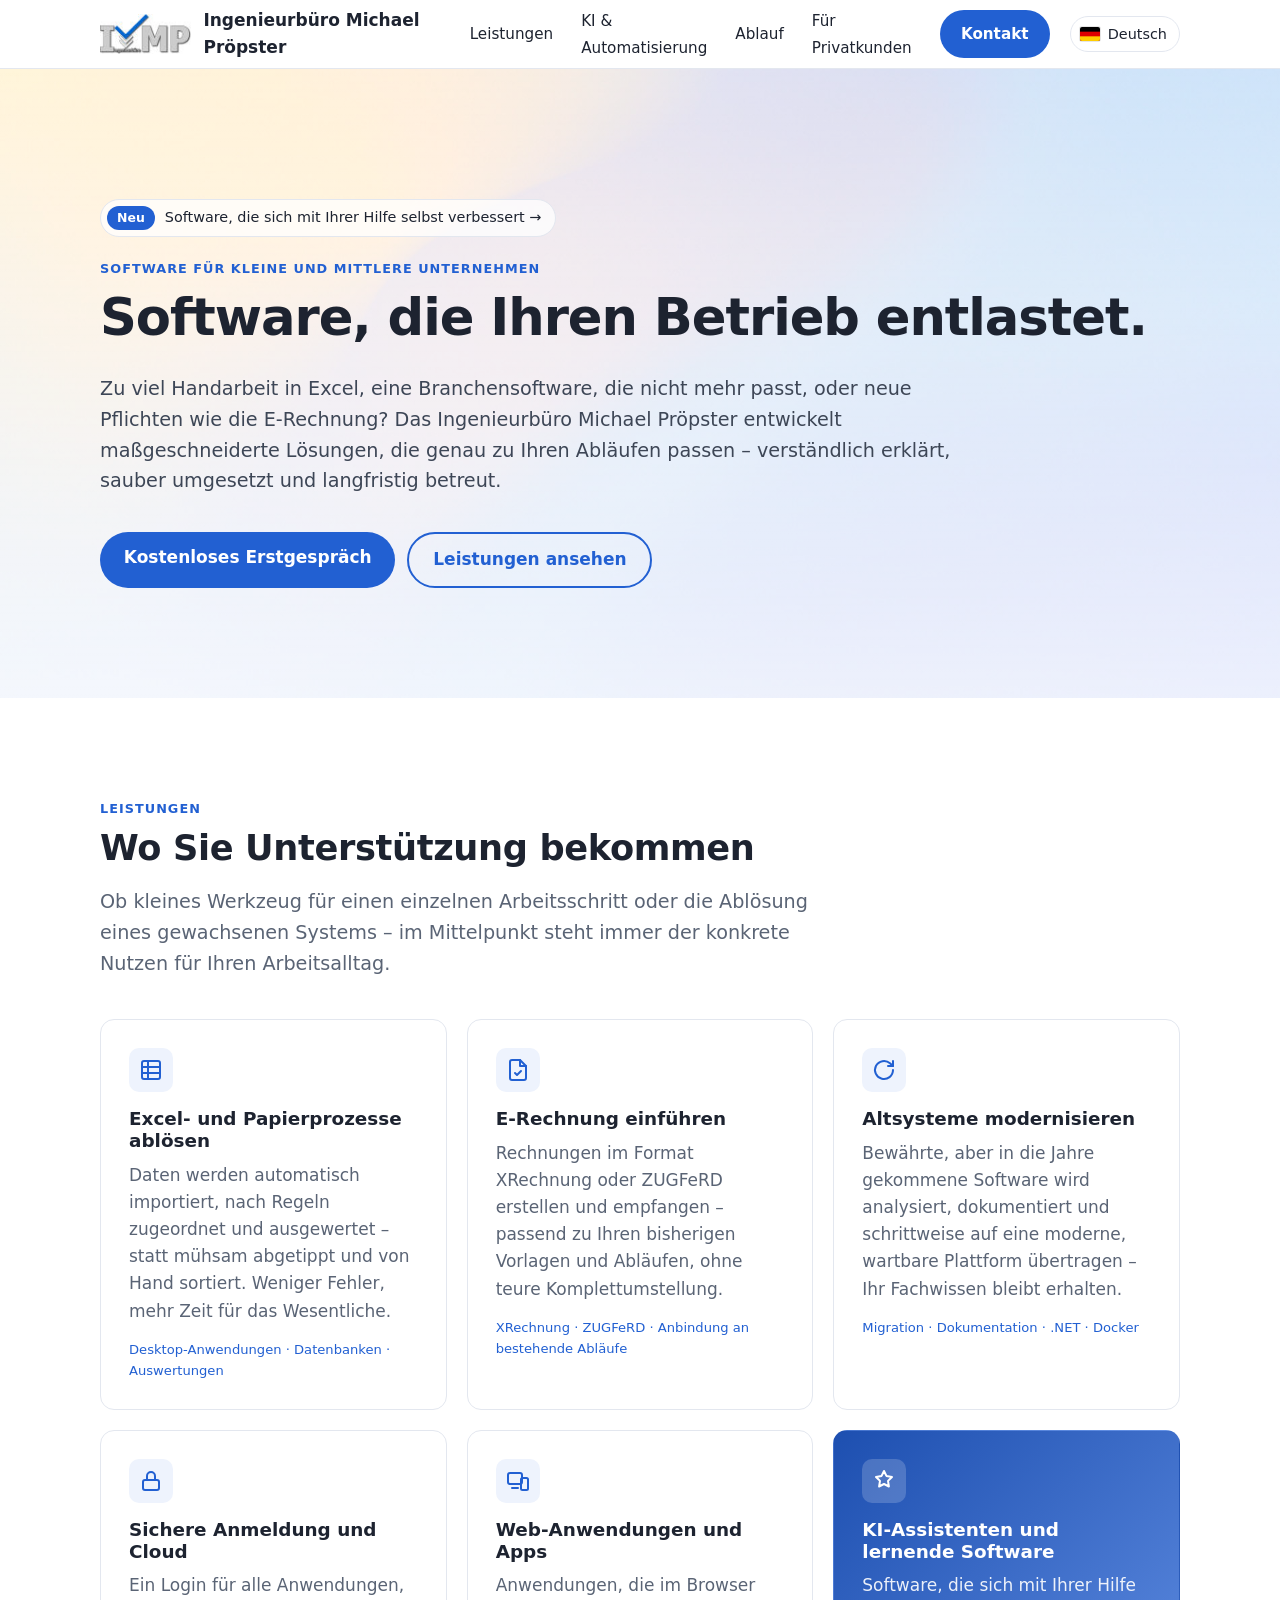
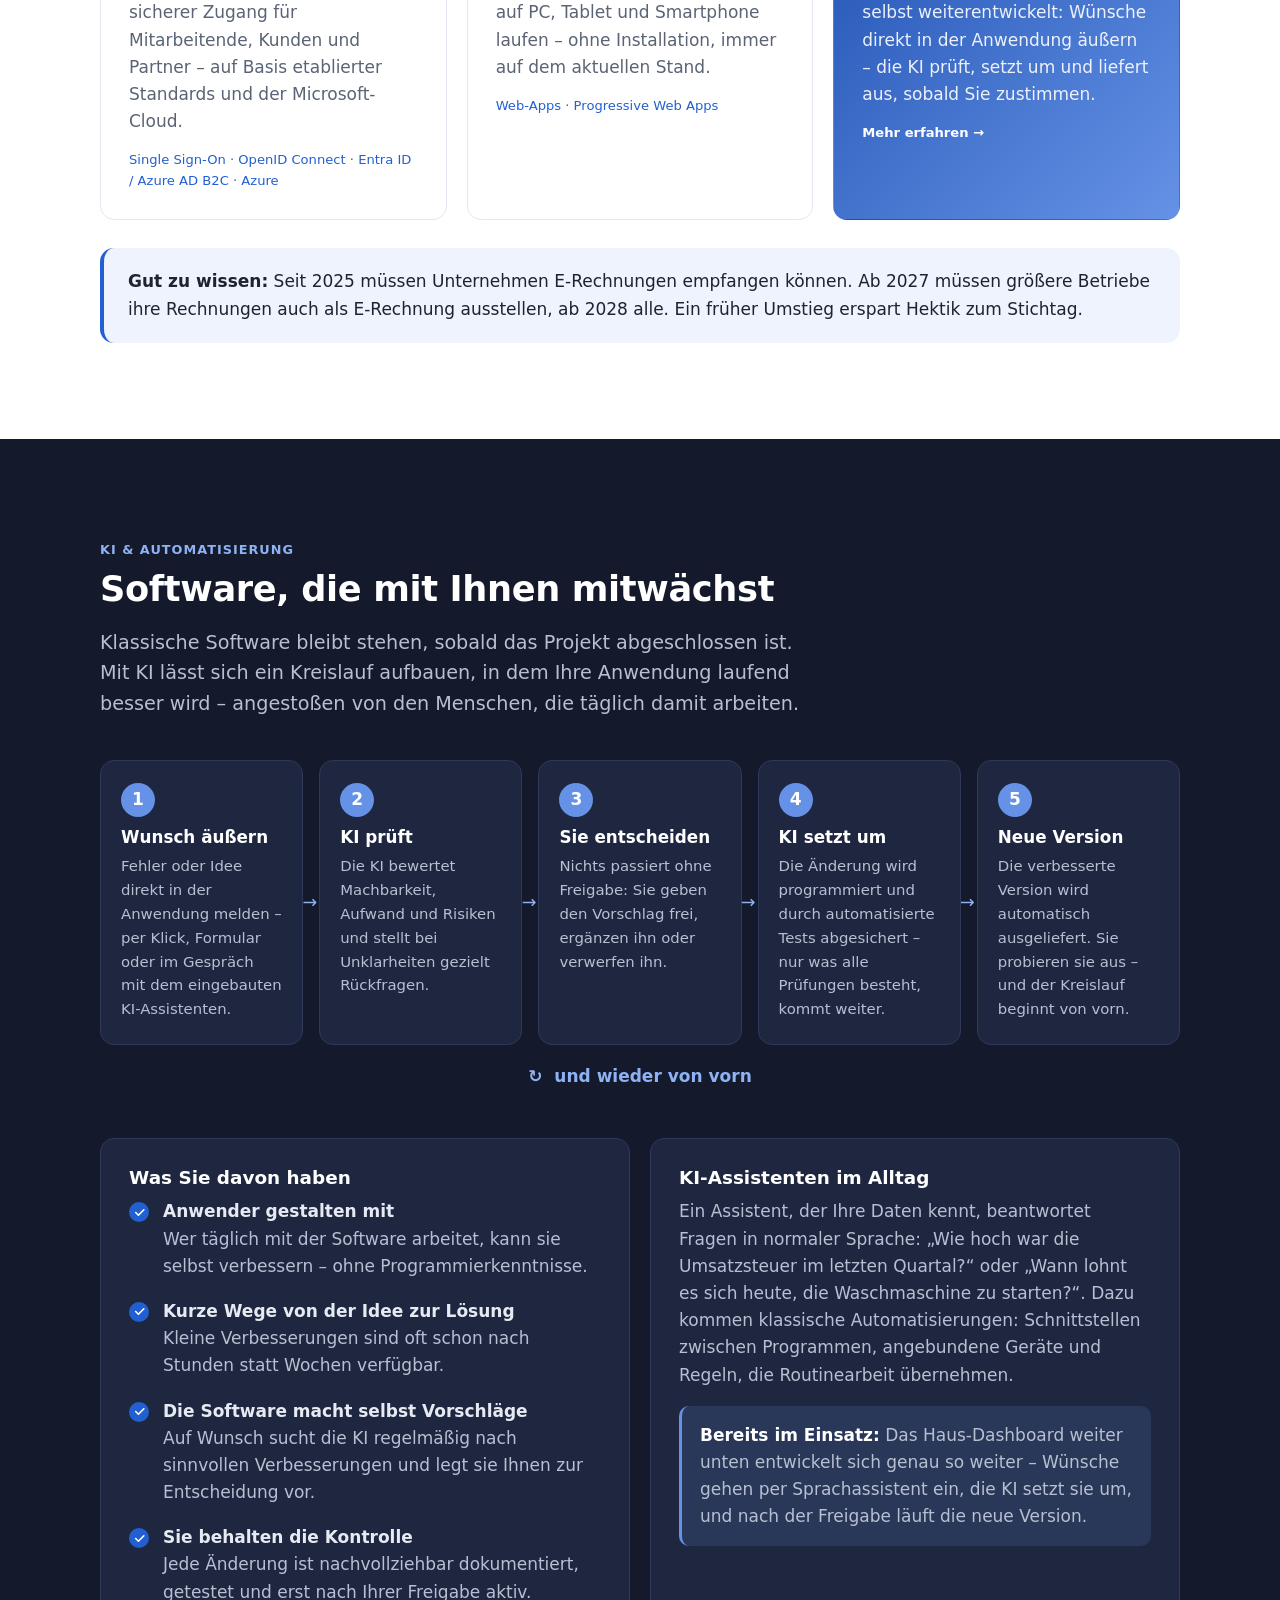
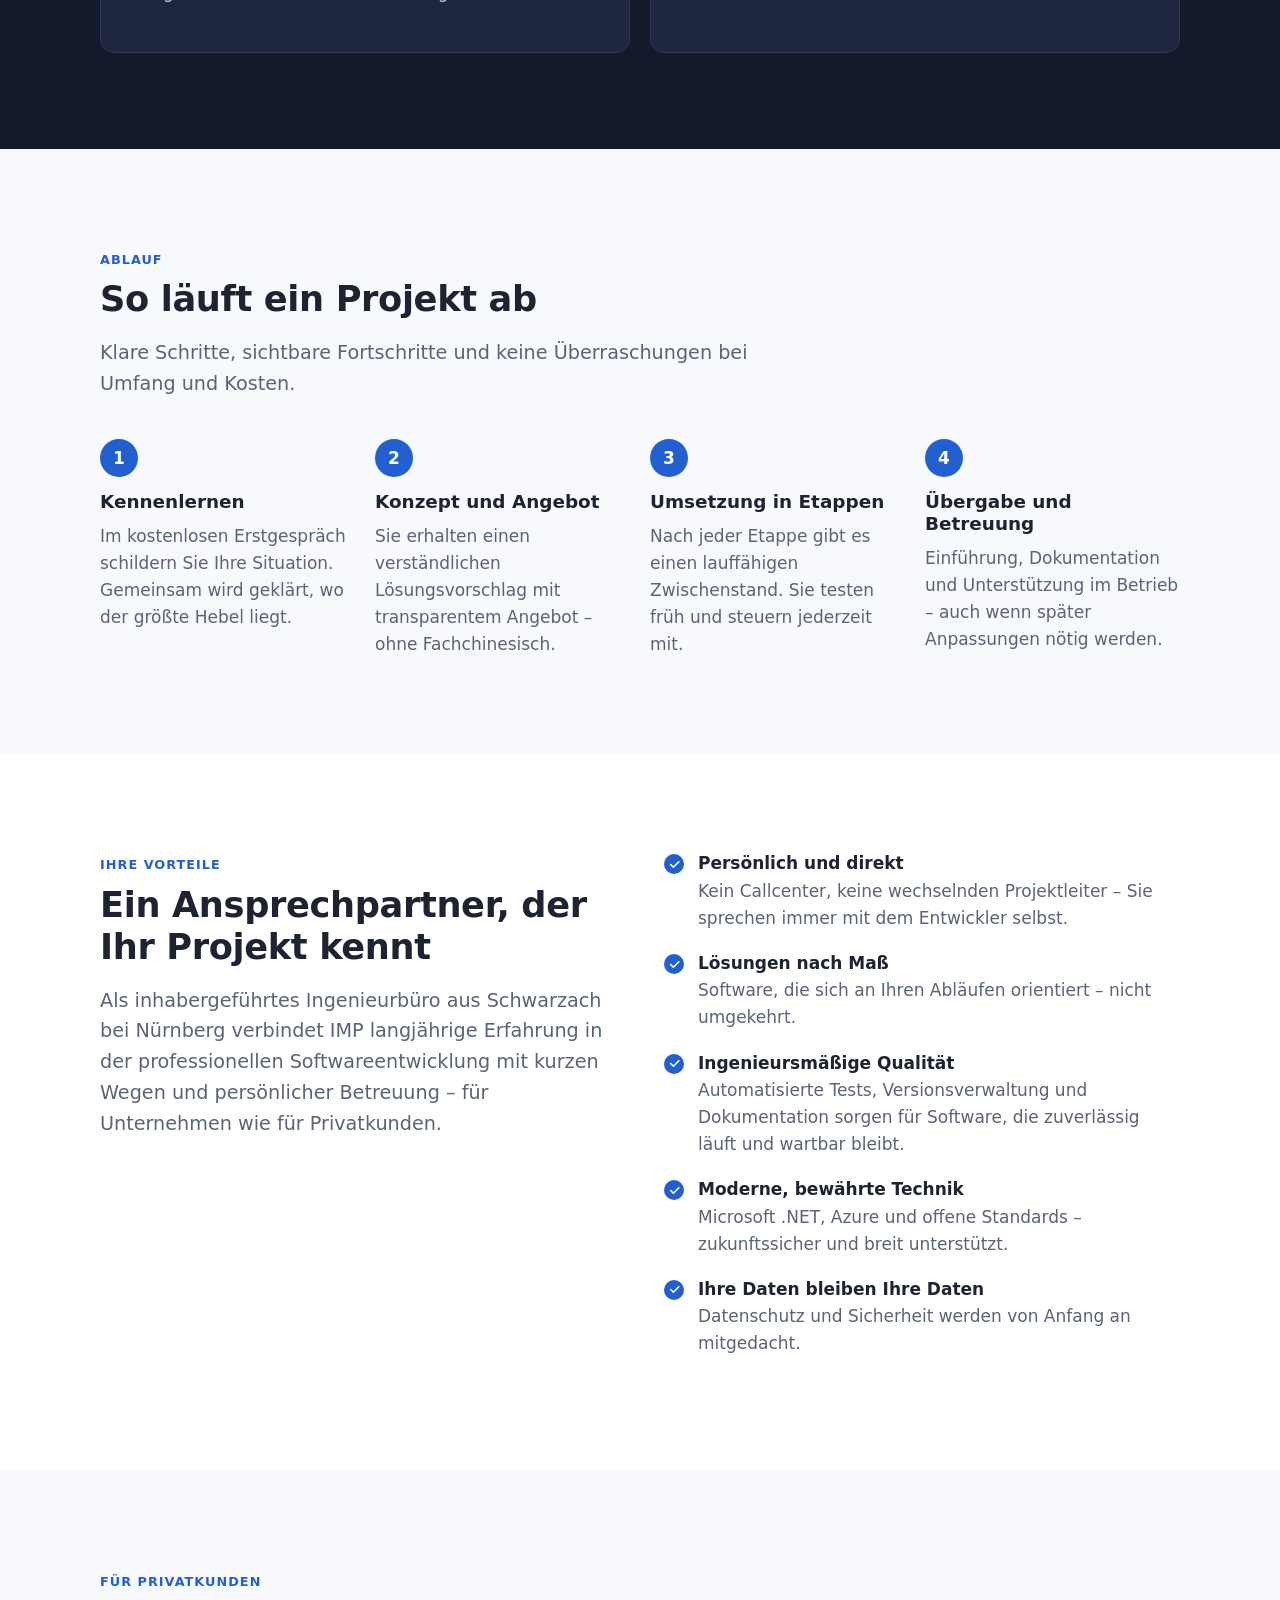
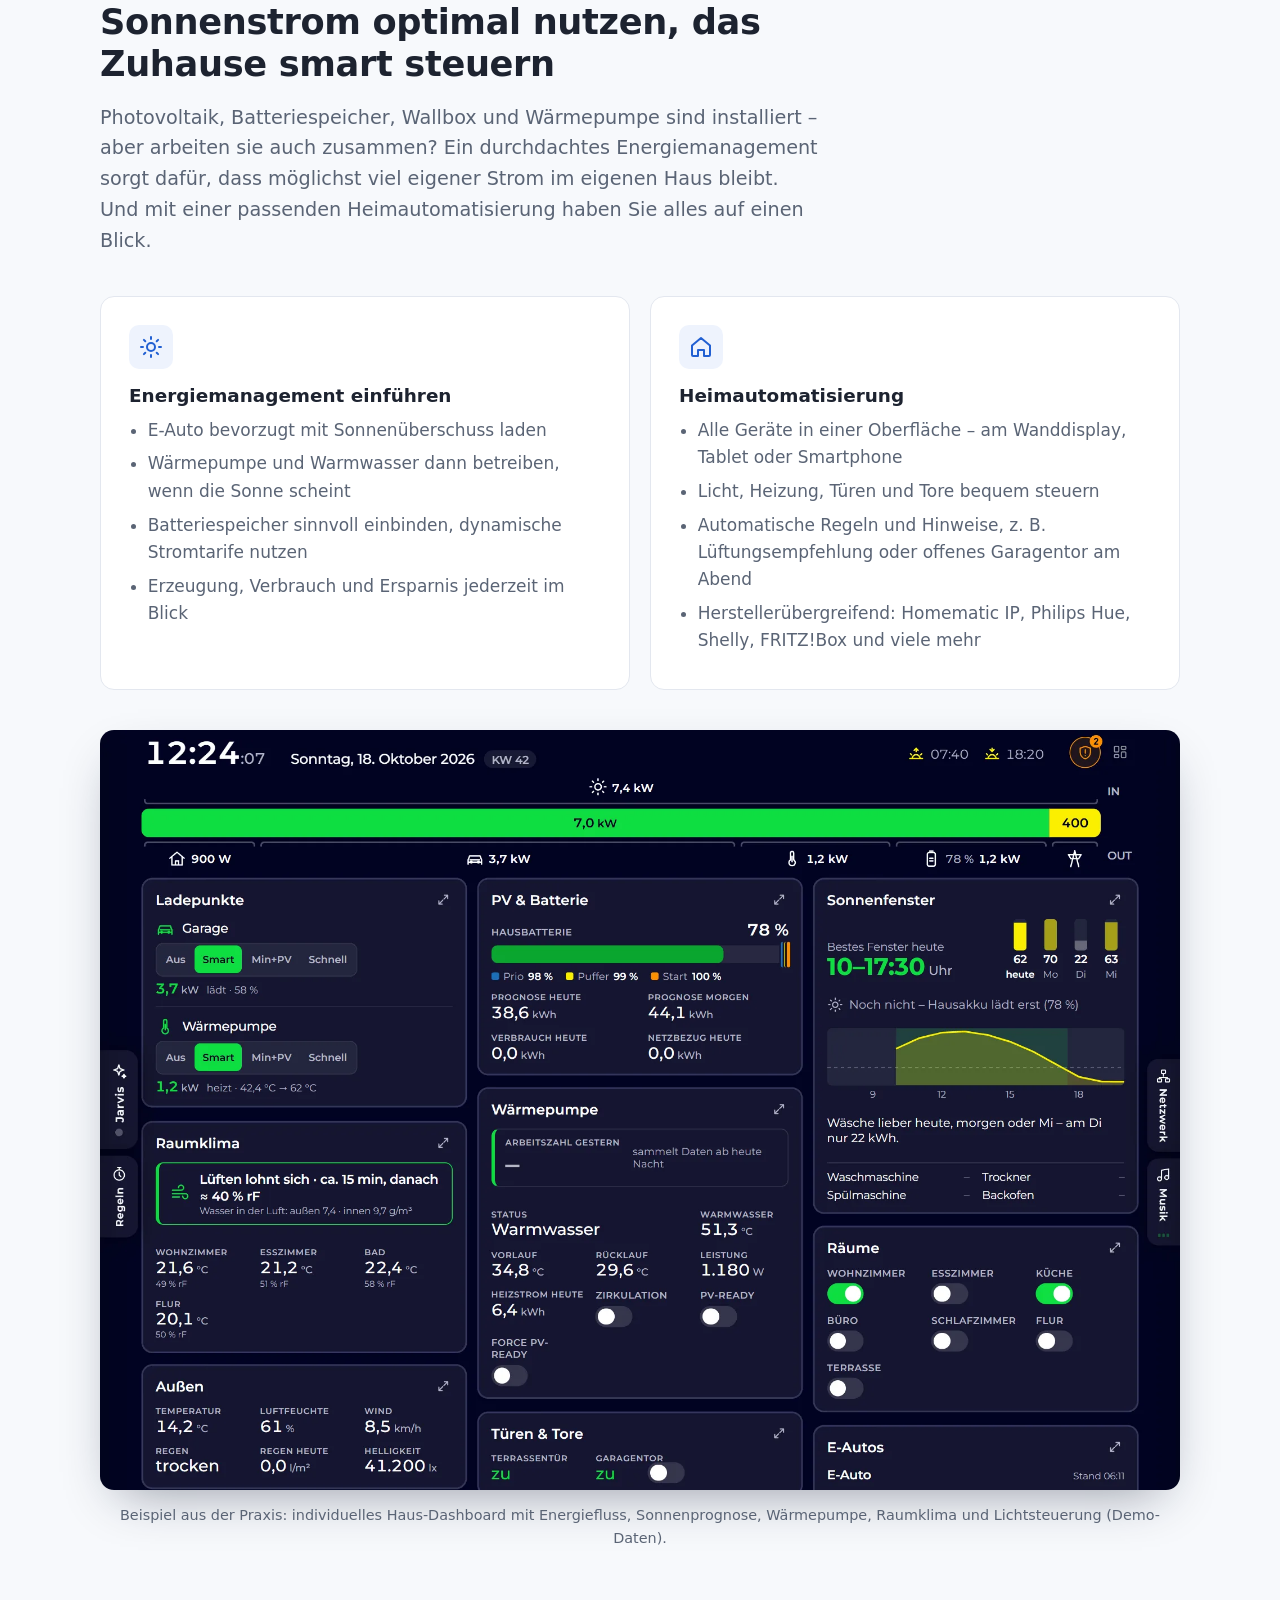
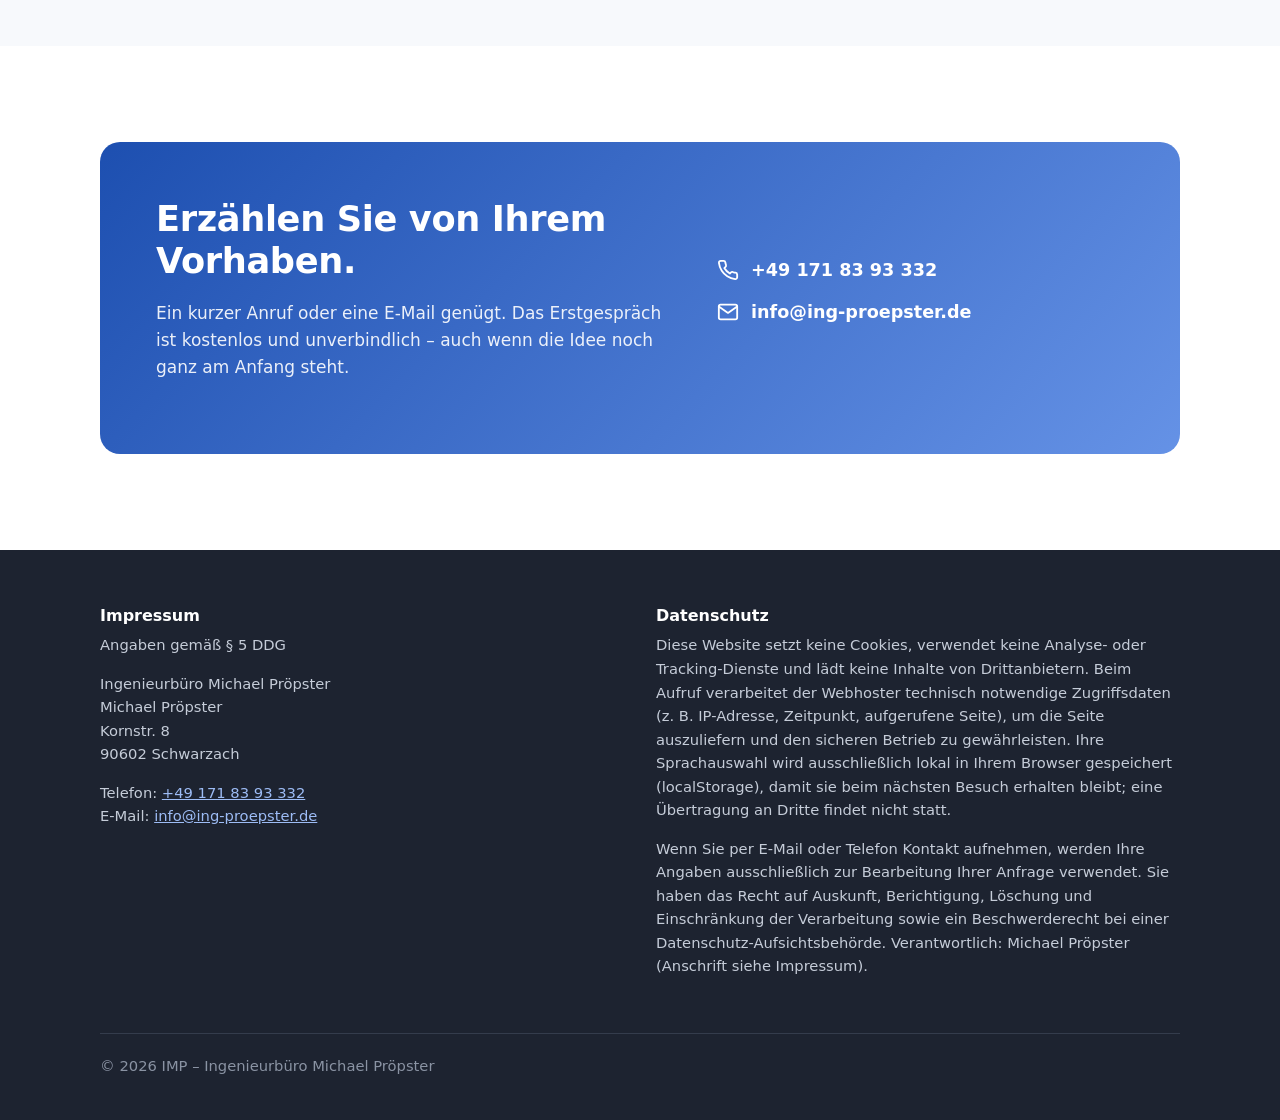
==== de/index.html @ 721a4ac8 "english version" ====
<!DOCTYPE html>
<html lang="de">
<head>
  <meta charset="UTF-8">
  <meta name="viewport" content="width=device-width, initial-scale=1">
  <title>IMP Ingenieurbüro Michael Pröpster – Software für kleine und mittlere Unternehmen</title>
  <meta name="description" content="Individuelle Software für kleine und mittelständische Unternehmen: Excel-Ablösung, E-Rechnung (XRechnung/ZUGFeRD), Modernisierung von Altsystemen, Single Sign-On und Azure. Für Privatkunden: Energiemanagement und Heimautomatisierung. Ingenieurbüro Michael Pröpster, Schwarzach bei Nürnberg.">
  <meta property="og:title" content="IMP Ingenieurbüro Michael Pröpster">
  <meta property="og:description" content="Software, die Ihren Betrieb entlastet – individuelle Lösungen für den Mittelstand.">
  <meta property="og:type" content="website">
  <meta property="og:locale" content="de_DE">
  <meta property="og:url" content="https://ing-proepster.de/de/">
  <link rel="canonical" href="https://ing-proepster.de/de/">
  <link rel="alternate" hreflang="de" href="https://ing-proepster.de/de/">
  <link rel="alternate" hreflang="en" href="https://ing-proepster.de/">
  <link rel="alternate" hreflang="x-default" href="https://ing-proepster.de/">
  <link rel="icon" href="../assets/images/logotext-96x42.jpg" type="image/jpeg">
  <script type="application/ld+json">
  {
    "@context": "https://schema.org",
    "@type": "ProfessionalService",
    "name": "Ingenieurbüro Michael Pröpster",
    "alternateName": "IMP",
    "description": "Individuelle Softwareentwicklung für kleine und mittelständische Unternehmen",
    "email": "info@ing-proepster.de",
    "telephone": "+49 171 8393332",
    "address": {
      "@type": "PostalAddress",
      "streetAddress": "Kornstr. 8",
      "postalCode": "90602",
      "addressLocality": "Schwarzach",
      "addressCountry": "DE"
    }
  }
  </script>
  <link rel="stylesheet" href="../assets/css/site.css">
  <script src="../assets/js/lang.js"></script>
</head>
<body>

<header>
  <div class="wrap nav">
    <a class="brand" href="#top">
      <img src="../assets/images/logotext-96x42.jpg" alt="IMP Logo" width="96" height="42">
      <span>Ingenieurbüro Michael Pröpster</span>
    </a>
    <div class="nav-right">
      <nav aria-label="Hauptnavigation">
        <ul>
          <li><a href="#leistungen">Leistungen</a></li>
          <li><a href="#ki">KI &amp; Automatisierung</a></li>
          <li><a href="#ablauf">Ablauf</a></li>
          <li><a href="#zuhause">Für Privatkunden</a></li>
          <li><a class="btn" href="#kontakt">Kontakt</a></li>
        </ul>
      </nav>
      <div class="lang" id="lang-switch">
        <button type="button" class="lang-btn" aria-haspopup="true" aria-expanded="false" aria-controls="lang-menu" aria-label="Sprache: Deutsch">
          <img class="flag" src="../assets/images/flags/de.svg" alt="" width="20" height="14">
          <span class="lang-label">Deutsch</span>
          <svg class="chev" viewBox="0 0 24 24" fill="none" stroke="currentColor" stroke-width="2.5" stroke-linecap="round" stroke-linejoin="round" aria-hidden="true"><path d="M6 9l6 6 6-6"/></svg>
        </button>
        <ul class="lang-menu" id="lang-menu" hidden>
          <li><a href="index.html" data-lang="de" hreflang="de" aria-current="true"><img class="flag" src="../assets/images/flags/de.svg" alt="" width="20" height="14">Deutsch</a></li>
          <li><a href="../index.html" data-lang="en" hreflang="en" lang="en"><img class="flag" src="../assets/images/flags/gb.svg" alt="" width="20" height="14">English</a></li>
        </ul>
        <noscript><a class="lang-fallback" href="../index.html" hreflang="en" lang="en">English</a></noscript>
      </div>
    </div>
  </div>
</header>

<main id="top">

  <div class="hero">
    <div class="wrap">
      <a class="pill" href="#ki"><b>Neu</b> Software, die sich mit Ihrer Hilfe selbst verbessert →</a>
      <span class="eyebrow">Software für kleine und mittlere Unternehmen</span>
      <h1>Software, die Ihren Betrieb entlastet.</h1>
      <p class="lead">
        Zu viel Handarbeit in Excel, eine Branchensoftware, die nicht mehr passt, oder neue Pflichten wie die E-Rechnung?
        Das Ingenieurbüro Michael Pröpster entwickelt maßgeschneiderte Lösungen, die genau zu Ihren Abläufen passen –
        verständlich erklärt, sauber umgesetzt und langfristig betreut.
      </p>
      <div class="actions">
        <a class="btn" href="#kontakt">Kostenloses Erstgespräch</a>
        <a class="btn btn-ghost" href="#leistungen">Leistungen ansehen</a>
      </div>
    </div>
  </div>

  <section id="leistungen">
    <div class="wrap">
      <div class="section-head">
        <span class="eyebrow">Leistungen</span>
        <h2>Wo Sie Unterstützung bekommen</h2>
        <p class="lead">Ob kleines Werkzeug für einen einzelnen Arbeitsschritt oder die Ablösung eines gewachsenen Systems –
          im Mittelpunkt steht immer der konkrete Nutzen für Ihren Arbeitsalltag.</p>
      </div>

      <div class="grid">
        <article class="card">
          <div class="icon" aria-hidden="true">
            <svg viewBox="0 0 24 24" fill="none" stroke="currentColor" stroke-width="2" stroke-linecap="round" stroke-linejoin="round"><rect x="3" y="3" width="18" height="18" rx="2"/><path d="M3 9h18M3 15h18M9 3v18"/></svg>
          </div>
          <h3>Excel- und Papierprozesse ablösen</h3>
          <p>Daten werden automatisch importiert, nach Regeln zugeordnet und ausgewertet – statt mühsam abgetippt und von Hand sortiert.
            Weniger Fehler, mehr Zeit für das Wesentliche.</p>
          <div class="tags">Desktop-Anwendungen · Datenbanken · Auswertungen</div>
        </article>

        <article class="card">
          <div class="icon" aria-hidden="true">
            <svg viewBox="0 0 24 24" fill="none" stroke="currentColor" stroke-width="2" stroke-linecap="round" stroke-linejoin="round"><path d="M14 2H6a2 2 0 0 0-2 2v16a2 2 0 0 0 2 2h12a2 2 0 0 0 2-2V8z"/><path d="M14 2v6h6M9 15l2 2 4-4"/></svg>
          </div>
          <h3>E-Rechnung einführen</h3>
          <p>Rechnungen im Format XRechnung oder ZUGFeRD erstellen und empfangen – passend zu Ihren bisherigen Vorlagen
            und Abläufen, ohne teure Komplettumstellung.</p>
          <div class="tags">XRechnung · ZUGFeRD · Anbindung an bestehende Abläufe</div>
        </article>

        <article class="card">
          <div class="icon" aria-hidden="true">
            <svg viewBox="0 0 24 24" fill="none" stroke="currentColor" stroke-width="2" stroke-linecap="round" stroke-linejoin="round"><path d="M21 12a9 9 0 1 1-3-6.7L21 8"/><path d="M21 3v5h-5"/></svg>
          </div>
          <h3>Altsysteme modernisieren</h3>
          <p>Bewährte, aber in die Jahre gekommene Software wird analysiert, dokumentiert und schrittweise auf eine moderne,
            wartbare Plattform übertragen – Ihr Fachwissen bleibt erhalten.</p>
          <div class="tags">Migration · Dokumentation · .NET · Docker</div>
        </article>

        <article class="card">
          <div class="icon" aria-hidden="true">
            <svg viewBox="0 0 24 24" fill="none" stroke="currentColor" stroke-width="2" stroke-linecap="round" stroke-linejoin="round"><rect x="4" y="11" width="16" height="10" rx="2"/><path d="M8 11V7a4 4 0 0 1 8 0v4"/></svg>
          </div>
          <h3>Sichere Anmeldung und Cloud</h3>
          <p>Ein Login für alle Anwendungen, sicherer Zugang für Mitarbeitende, Kunden und Partner – auf Basis etablierter
            Standards und der Microsoft-Cloud.</p>
          <div class="tags">Single Sign-On · OpenID Connect · Entra ID / Azure AD B2C · Azure</div>
        </article>

        <article class="card">
          <div class="icon" aria-hidden="true">
            <svg viewBox="0 0 24 24" fill="none" stroke="currentColor" stroke-width="2" stroke-linecap="round" stroke-linejoin="round"><rect x="2" y="4" width="14" height="11" rx="2"/><rect x="15" y="9" width="7" height="12" rx="1.5"/><path d="M6 19h6"/></svg>
          </div>
          <h3>Web-Anwendungen und Apps</h3>
          <p>Anwendungen, die im Browser auf PC, Tablet und Smartphone laufen – ohne Installation, immer auf dem aktuellen Stand.</p>
          <div class="tags">Web-Apps · Progressive Web Apps</div>
        </article>

        <a class="card card-feature" href="#ki">
          <div class="icon" aria-hidden="true">
            <svg viewBox="0 0 24 24" fill="none" stroke="currentColor" stroke-width="2" stroke-linecap="round" stroke-linejoin="round"><path d="M12 2l2.4 4.9L20 8l-4 3.9.9 5.6L12 15l-4.9 2.5.9-5.6L4 8l5.6-1.1z"/></svg>
          </div>
          <h3>KI-Assistenten und lernende Software</h3>
          <p>Software, die sich mit Ihrer Hilfe selbst weiterentwickelt: Wünsche direkt in der Anwendung äußern –
            die KI prüft, setzt um und liefert aus, sobald Sie zustimmen.</p>
          <div class="tags">Mehr erfahren →</div>
        </a>
      </div>

      <div class="note">
        <p><strong>Gut zu wissen:</strong> Seit 2025 müssen Unternehmen E-Rechnungen empfangen können. Ab 2027 müssen größere
          Betriebe ihre Rechnungen auch als E-Rechnung ausstellen, ab 2028 alle. Ein früher Umstieg erspart Hektik zum Stichtag.</p>
      </div>
    </div>
  </section>

  <section id="ki" class="dark">
    <div class="wrap">
      <div class="section-head">
        <span class="eyebrow">KI &amp; Automatisierung</span>
        <h2>Software, die mit Ihnen mitwächst</h2>
        <p class="lead">Klassische Software bleibt stehen, sobald das Projekt abgeschlossen ist. Mit KI lässt sich ein
          Kreislauf aufbauen, in dem Ihre Anwendung laufend besser wird – angestoßen von den Menschen, die täglich damit arbeiten.</p>
      </div>

      <ol class="loop" aria-label="Kreislauf der kontinuierlichen Verbesserung">
        <li>
          <span class="loop-no">1</span>
          <h3>Wunsch äußern</h3>
          <p>Fehler oder Idee direkt in der Anwendung melden – per Klick, Formular oder im Gespräch mit dem eingebauten KI-Assistenten.</p>
        </li>
        <li>
          <span class="loop-no">2</span>
          <h3>KI prüft</h3>
          <p>Die KI bewertet Machbarkeit, Aufwand und Risiken und stellt bei Unklarheiten gezielt Rückfragen.</p>
        </li>
        <li>
          <span class="loop-no">3</span>
          <h3>Sie entscheiden</h3>
          <p>Nichts passiert ohne Freigabe: Sie geben den Vorschlag frei, ergänzen ihn oder verwerfen ihn.</p>
        </li>
        <li>
          <span class="loop-no">4</span>
          <h3>KI setzt um</h3>
          <p>Die Änderung wird programmiert und durch automatisierte Tests abgesichert – nur was alle Prüfungen besteht, kommt weiter.</p>
        </li>
        <li>
          <span class="loop-no">5</span>
          <h3>Neue Version</h3>
          <p>Die verbesserte Version wird automatisch ausgeliefert. Sie probieren sie aus – und der Kreislauf beginnt von vorn.</p>
        </li>
      </ol>
      <p class="loop-back" aria-hidden="true">↻ &nbsp;und wieder von vorn</p>

      <div class="ki-grid">
        <div class="ki-box">
          <h3>Was Sie davon haben</h3>
          <ul class="checks">
            <li><strong>Anwender gestalten mit</strong><span>Wer täglich mit der Software arbeitet, kann sie selbst verbessern – ohne Programmierkenntnisse.</span></li>
            <li><strong>Kurze Wege von der Idee zur Lösung</strong><span>Kleine Verbesserungen sind oft schon nach Stunden statt Wochen verfügbar.</span></li>
            <li><strong>Die Software macht selbst Vorschläge</strong><span>Auf Wunsch sucht die KI regelmäßig nach sinnvollen Verbesserungen und legt sie Ihnen zur Entscheidung vor.</span></li>
            <li><strong>Sie behalten die Kontrolle</strong><span>Jede Änderung ist nachvollziehbar dokumentiert, getestet und erst nach Ihrer Freigabe aktiv.</span></li>
          </ul>
        </div>
        <div class="ki-box">
          <h3>KI-Assistenten im Alltag</h3>
          <p>Ein Assistent, der Ihre Daten kennt, beantwortet Fragen in normaler Sprache: „Wie hoch war die Umsatzsteuer im
            letzten Quartal?“ oder „Wann lohnt es sich heute, die Waschmaschine zu starten?“. Dazu kommen klassische
            Automatisierungen: Schnittstellen zwischen Programmen, angebundene Geräte und Regeln, die Routinearbeit übernehmen.</p>
          <p class="ki-proof"><strong>Bereits im Einsatz:</strong> Das Haus-Dashboard weiter unten entwickelt sich genau so weiter –
            Wünsche gehen per Sprachassistent ein, die KI setzt sie um, und nach der Freigabe läuft die neue Version.</p>
        </div>
      </div>
    </div>
  </section>

  <section id="ablauf" class="alt">
    <div class="wrap">
      <div class="section-head">
        <span class="eyebrow">Ablauf</span>
        <h2>So läuft ein Projekt ab</h2>
        <p class="lead">Klare Schritte, sichtbare Fortschritte und keine Überraschungen bei Umfang und Kosten.</p>
      </div>
      <div class="steps">
        <div class="step">
          <h3>Kennenlernen</h3>
          <p>Im kostenlosen Erstgespräch schildern Sie Ihre Situation. Gemeinsam wird geklärt, wo der größte Hebel liegt.</p>
        </div>
        <div class="step">
          <h3>Konzept und Angebot</h3>
          <p>Sie erhalten einen verständlichen Lösungsvorschlag mit transparentem Angebot – ohne Fachchinesisch.</p>
        </div>
        <div class="step">
          <h3>Umsetzung in Etappen</h3>
          <p>Nach jeder Etappe gibt es einen lauffähigen Zwischenstand. Sie testen früh und steuern jederzeit mit.</p>
        </div>
        <div class="step">
          <h3>Übergabe und Betreuung</h3>
          <p>Einführung, Dokumentation und Unterstützung im Betrieb – auch wenn später Anpassungen nötig werden.</p>
        </div>
      </div>
    </div>
  </section>

  <section id="vorteile">
    <div class="wrap split">
      <div>
        <span class="eyebrow">Ihre Vorteile</span>
        <h2>Ein Ansprechpartner, der Ihr Projekt kennt</h2>
        <p class="lead">Als inhabergeführtes Ingenieurbüro aus Schwarzach bei Nürnberg verbindet IMP langjährige Erfahrung in der
          professionellen Softwareentwicklung mit kurzen Wegen und persönlicher Betreuung – für Unternehmen wie für Privatkunden.</p>
      </div>
      <ul class="checks">
        <li><strong>Persönlich und direkt</strong><span>Kein Callcenter, keine wechselnden Projektleiter – Sie sprechen immer mit dem Entwickler selbst.</span></li>
        <li><strong>Lösungen nach Maß</strong><span>Software, die sich an Ihren Abläufen orientiert – nicht umgekehrt.</span></li>
        <li><strong>Ingenieursmäßige Qualität</strong><span>Automatisierte Tests, Versionsverwaltung und Dokumentation sorgen für Software, die zuverlässig läuft und wartbar bleibt.</span></li>
        <li><strong>Moderne, bewährte Technik</strong><span>Microsoft .NET, Azure und offene Standards – zukunftssicher und breit unterstützt.</span></li>
        <li><strong>Ihre Daten bleiben Ihre Daten</strong><span>Datenschutz und Sicherheit werden von Anfang an mitgedacht.</span></li>
      </ul>
    </div>
  </section>

  <section id="zuhause" class="alt">
    <div class="wrap">
      <div class="section-head">
        <span class="eyebrow">Für Privatkunden</span>
        <h2>Sonnenstrom optimal nutzen, das Zuhause smart steuern</h2>
        <p class="lead">Photovoltaik, Batteriespeicher, Wallbox und Wärmepumpe sind installiert – aber arbeiten sie auch zusammen?
          Ein durchdachtes Energiemanagement sorgt dafür, dass möglichst viel eigener Strom im eigenen Haus bleibt.
          Und mit einer passenden Heimautomatisierung haben Sie alles auf einen Blick.</p>
      </div>

      <div class="grid duo">
        <article class="card">
          <div class="icon" aria-hidden="true">
            <svg viewBox="0 0 24 24" fill="none" stroke="currentColor" stroke-width="2" stroke-linecap="round" stroke-linejoin="round"><circle cx="12" cy="12" r="4"/><path d="M12 2v2M12 20v2M4.9 4.9l1.4 1.4M17.7 17.7l1.4 1.4M2 12h2M20 12h2M4.9 19.1l1.4-1.4M17.7 6.3l1.4-1.4"/></svg>
          </div>
          <h3>Energiemanagement einführen</h3>
          <ul class="list">
            <li>E-Auto bevorzugt mit Sonnenüberschuss laden</li>
            <li>Wärmepumpe und Warmwasser dann betreiben, wenn die Sonne scheint</li>
            <li>Batteriespeicher sinnvoll einbinden, dynamische Stromtarife nutzen</li>
            <li>Erzeugung, Verbrauch und Ersparnis jederzeit im Blick</li>
          </ul>
        </article>
        <article class="card">
          <div class="icon" aria-hidden="true">
            <svg viewBox="0 0 24 24" fill="none" stroke="currentColor" stroke-width="2" stroke-linecap="round" stroke-linejoin="round"><path d="M3 10.5L12 3l9 7.5V20a1 1 0 0 1-1 1h-5v-6h-6v6H4a1 1 0 0 1-1-1z"/></svg>
          </div>
          <h3>Heimautomatisierung</h3>
          <ul class="list">
            <li>Alle Geräte in einer Oberfläche – am Wanddisplay, Tablet oder Smartphone</li>
            <li>Licht, Heizung, Türen und Tore bequem steuern</li>
            <li>Automatische Regeln und Hinweise, z.&nbsp;B. Lüftungsempfehlung oder offenes Garagentor am Abend</li>
            <li>Herstellerübergreifend: Homematic IP, Philips Hue, Shelly, FRITZ!Box und viele mehr</li>
          </ul>
        </article>
      </div>

      <figure class="shot">
        <img src="../assets/images/homedashboard.webp" width="1920" height="1350" loading="lazy"
             alt="Haus-Dashboard mit Energiefluss, Ladepunkten, Batteriespeicher, Sonnenprognose, Raumklima, Wärmepumpe und Lichtsteuerung">
        <figcaption>Beispiel aus der Praxis: individuelles Haus-Dashboard mit Energiefluss, Sonnenprognose, Wärmepumpe,
          Raumklima und Lichtsteuerung (Demo-Daten).</figcaption>
      </figure>
    </div>
  </section>

  <section id="kontakt">
    <div class="wrap">
      <div class="contact">
        <div>
          <h2>Erzählen Sie von Ihrem Vorhaben.</h2>
          <p>Ein kurzer Anruf oder eine E-Mail genügt. Das Erstgespräch ist kostenlos und unverbindlich –
            auch wenn die Idee noch ganz am Anfang steht.</p>
        </div>
        <ul class="contact-list">
          <li>
            <a href="tel:+491718393332">
              <svg viewBox="0 0 24 24" fill="none" stroke="currentColor" stroke-width="2" stroke-linecap="round" stroke-linejoin="round" aria-hidden="true"><path d="M22 16.9v3a2 2 0 0 1-2.2 2 19.8 19.8 0 0 1-8.6-3.1 19.5 19.5 0 0 1-6-6A19.8 19.8 0 0 1 2.1 4.2 2 2 0 0 1 4.1 2h3a2 2 0 0 1 2 1.7c.1 1 .4 1.9.7 2.8a2 2 0 0 1-.5 2.1L8 9.9a16 16 0 0 0 6 6l1.3-1.3a2 2 0 0 1 2.1-.4c.9.3 1.8.6 2.8.7a2 2 0 0 1 1.7 2z"/></svg>
              +49 171 83 93 332
            </a>
          </li>
          <li>
            <a href="mailto:info@ing-proepster.de?subject=Anfrage%20%C3%BCber%20die%20Website">
              <svg viewBox="0 0 24 24" fill="none" stroke="currentColor" stroke-width="2" stroke-linecap="round" stroke-linejoin="round" aria-hidden="true"><rect x="2" y="4" width="20" height="16" rx="2"/><path d="M22 6l-10 7L2 6"/></svg>
              info@ing-proepster.de
            </a>
          </li>
        </ul>
      </div>
    </div>
  </section>

</main>

<footer>
  <div class="wrap">
    <div class="legal">
      <div id="impressum">
        <h3>Impressum</h3>
        <p>Angaben gemäß § 5 DDG</p>
        <p>Ingenieurbüro Michael Pröpster<br>
          Michael Pröpster<br>
          Kornstr. 8<br>
          90602 Schwarzach</p>
        <p>Telefon: <a href="tel:+491718393332">+49 171 83 93 332</a><br>
          E-Mail: <a href="mailto:info@ing-proepster.de">info@ing-proepster.de</a></p>
      </div>
      <div id="datenschutz">
        <h3>Datenschutz</h3>
        <p>Diese Website setzt keine Cookies, verwendet keine Analyse- oder Tracking-Dienste und lädt keine Inhalte von
          Drittanbietern. Beim Aufruf verarbeitet der Webhoster technisch notwendige Zugriffsdaten (z.&nbsp;B. IP-Adresse,
          Zeitpunkt, aufgerufene Seite), um die Seite auszuliefern und den sicheren Betrieb zu gewährleisten.
          Ihre Sprachauswahl wird ausschließlich lokal in Ihrem Browser gespeichert (localStorage), damit sie beim
          nächsten Besuch erhalten bleibt; eine Übertragung an Dritte findet nicht statt.</p>
        <p>Wenn Sie per E-Mail oder Telefon Kontakt aufnehmen, werden Ihre Angaben ausschließlich zur Bearbeitung Ihrer
          Anfrage verwendet. Sie haben das Recht auf Auskunft, Berichtigung, Löschung und Einschränkung der Verarbeitung
          sowie ein Beschwerderecht bei einer Datenschutz-Aufsichtsbehörde. Verantwortlich: Michael Pröpster (Anschrift siehe Impressum).</p>
      </div>
    </div>
    <p class="copy">© 2026 IMP – Ingenieurbüro Michael Pröpster</p>
  </div>
</footer>

</body>
</html>
---- assets/css/site.css ----
:root {
  --blue: #2260d2;
  --blue-light: #6592e6;
  --blue-bg: #eef3fd;
  --ink: #1d2330;
  --muted: #5a6475;
  --line: #e3e7ef;
  --bg: #ffffff;
  --bg-alt: #f7f9fc;
  --radius: 14px;
  --max: 1120px;
}
*, *::before, *::after { box-sizing: border-box; }
html { scroll-behavior: smooth; scroll-padding-top: 80px; }
body {
  margin: 0;
  font-family: system-ui, -apple-system, "Segoe UI", Roboto, "Helvetica Neue", Arial, sans-serif;
  font-size: 17px;
  line-height: 1.6;
  color: var(--ink);
  background: var(--bg);
}
a { color: var(--blue); }
img { max-width: 100%; }
.wrap { max-width: var(--max); margin: 0 auto; padding: 0 20px; }
h1, h2, h3 { line-height: 1.2; margin: 0 0 .5em; }
h1 { font-size: clamp(2rem, 5vw, 3.2rem); letter-spacing: -.02em; }
h2 { font-size: clamp(1.6rem, 3.5vw, 2.2rem); letter-spacing: -.01em; }
h3 { font-size: 1.15rem; }
p { margin: 0 0 1em; }
.lead { font-size: 1.2rem; color: var(--muted); max-width: 46em; }
.eyebrow {
  display: inline-block; font-size: .8rem; font-weight: 600; letter-spacing: .08em;
  text-transform: uppercase; color: var(--blue); margin-bottom: .6em;
}

/* Kopfzeile */
header {
  position: sticky; top: 0; z-index: 10;
  background: rgba(255,255,255,.92); backdrop-filter: blur(8px);
  border-bottom: 1px solid var(--line);
}
.nav { display: flex; align-items: center; justify-content: space-between; height: 68px; gap: 16px; }
.brand { display: flex; align-items: center; gap: 12px; text-decoration: none; color: var(--ink); font-weight: 600; }
.brand img { height: 40px; width: auto; }
.nav nav ul { display: flex; gap: 28px; list-style: none; margin: 0; padding: 0; align-items: center; }
.nav nav ul a { color: var(--ink); text-decoration: none; font-size: .95rem; }
.nav nav ul a:hover { color: var(--blue); }
.btn {
  display: inline-block; padding: .75em 1.4em; border-radius: 999px;
  background: var(--blue); color: #fff !important; text-decoration: none; font-weight: 600;
  transition: background .15s;
}
.btn:hover { background: #1a4ead; }
.btn-ghost { background: transparent; color: var(--blue) !important; border: 2px solid var(--blue); }
.btn-ghost:hover { background: var(--blue-bg); }
.nav-right { display: flex; align-items: center; gap: 20px; }
/* Sprachauswahl */
.lang { position: relative; }
.flag {
  width: 20px; height: 14px; flex: none; border-radius: 2px; object-fit: cover;
  box-shadow: 0 0 0 1px rgba(0,0,0,.1);
}
.lang-btn {
  display: inline-flex; align-items: center; gap: 8px; height: 36px; padding: 0 10px 0 9px;
  border: 1px solid var(--line); border-radius: 999px; background: #fff;
  font: inherit; font-size: .9rem; line-height: 1; color: var(--ink); cursor: pointer;
  transition: border-color .15s, background .15s;
}
.lang-btn:hover, .lang-btn[aria-expanded="true"] { border-color: var(--blue-light); background: var(--blue-bg); }
.lang-btn:focus-visible { outline: 2px solid var(--blue); outline-offset: 2px; }
.lang-btn .chev { width: 14px; height: 14px; color: var(--muted); transition: transform .15s; }
.lang-btn[aria-expanded="true"] .chev { transform: rotate(180deg); }
.lang-menu {
  position: absolute; right: 0; top: calc(100% + 8px); z-index: 20; min-width: 160px;
  margin: 0; padding: 6px; list-style: none;
  background: #fff; border: 1px solid var(--line); border-radius: 12px;
  box-shadow: 0 16px 40px -16px rgba(16, 24, 48, .4);
}
.lang-menu[hidden] { display: none; }
.lang-menu a {
  display: flex; align-items: center; gap: 10px; padding: 9px 10px; border-radius: 8px;
  color: var(--ink); text-decoration: none; font-size: .95rem; white-space: nowrap;
}
.lang-menu a:hover, .lang-menu a:focus-visible { background: var(--blue-bg); outline: none; }
.lang-menu a[aria-current="true"] { font-weight: 600; }
.lang-menu a[aria-current="true"]::after {
  content: ""; margin-left: auto; width: 14px; height: 14px;
  background: url("data:image/svg+xml,%3Csvg xmlns='http://www.w3.org/2000/svg' viewBox='0 0 24 24' fill='none' stroke='%232260d2' stroke-width='3' stroke-linecap='round' stroke-linejoin='round'%3E%3Cpath d='M5 12l5 5L20 7'/%3E%3C/svg%3E") center / contain no-repeat;
}
.lang-fallback { font-size: .9rem; }
@media (max-width: 860px) {
  .nav nav ul li:not(:last-child) { display: none; }
  .brand span { display: none; }
  .nav-right { gap: 12px; }
}
@media (max-width: 420px) {
  .lang-btn .lang-label { display: none; }
}

/* Einstieg */
.hero {
  background:
    linear-gradient(rgba(255,255,255,.55), rgba(255,255,255,.85)),
    url("../images/background5.jpg") center / cover no-repeat;
  padding: clamp(64px, 12vw, 130px) 0 clamp(56px, 10vw, 110px);
}
.hero .lead { margin-bottom: 1.8em; color: #3d4656; }
.pill {
  display: inline-flex; align-items: center; gap: 10px; margin-bottom: 22px; padding: 6px 14px 6px 6px;
  border-radius: 999px; background: rgba(255,255,255,.75); border: 1px solid var(--line);
  color: var(--ink); text-decoration: none; font-size: .9rem;
}
.hero .eyebrow { display: block; }
.pill b { background: var(--blue); color: #fff; border-radius: 999px; padding: 2px 10px; font-size: .78rem; }
.pill:hover { border-color: var(--blue-light); }
.hero .actions { display: flex; flex-wrap: wrap; gap: 12px; }

section { padding: clamp(56px, 9vw, 96px) 0; }
section.alt { background: var(--bg-alt); }
.section-head { max-width: 720px; margin-bottom: 40px; }

/* Karten */
.grid { display: grid; gap: 20px; grid-template-columns: repeat(auto-fill, minmax(300px, 1fr)); }
.card {
  background: #fff; border: 1px solid var(--line); border-radius: var(--radius);
  padding: 28px;
}
.card p { color: var(--muted); margin: 0; }
.card .tags { margin-top: 14px; font-size: .82rem; color: var(--blue); font-weight: 500; }
.icon {
  width: 44px; height: 44px; border-radius: 10px; background: var(--blue-bg);
  display: grid; place-items: center; margin-bottom: 16px; color: var(--blue);
}
.icon svg { width: 24px; height: 24px; }
.note {
  margin-top: 28px; padding: 20px 24px; border-radius: var(--radius);
  background: var(--blue-bg); border-left: 4px solid var(--blue);
}
.note p { margin: 0; }

/* KI & Automatisierung */
a.card { text-decoration: none; color: inherit; display: block; transition: border-color .15s, transform .15s; }
.card-feature { background: linear-gradient(135deg, #1d4fb0, var(--blue-light)); border-color: transparent; color: #fff; }
.card-feature:hover { transform: translateY(-2px); }
.card-feature h3 { color: #fff; }
.card-feature p { color: rgba(255,255,255,.9); }
.card-feature .icon { background: rgba(255,255,255,.18); color: #fff; }
.card-feature .tags { color: #fff; font-weight: 600; }
section.dark { background: #141a2b; color: #e6eaf2; }
section.dark h2, section.dark h3 { color: #fff; }
section.dark .lead { color: #b7c0d1; }
section.dark .eyebrow { color: #8fb2f5; }
.loop { list-style: none; margin: 0; padding: 0; display: grid; gap: 16px; grid-template-columns: repeat(5, 1fr); }
.loop li { position: relative; background: #1f2740; border: 1px solid #2e3858; border-radius: var(--radius); padding: 22px 20px; }
.loop li:not(:last-child)::after {
  content: "\2192"; position: absolute; right: -15px; top: 50%; transform: translateY(-50%);
  color: #8fb2f5; font-size: 1.1rem; z-index: 1;
}
.loop h3 { font-size: 1.05rem; margin-top: 10px; }
.loop p { color: #b7c0d1; font-size: .93rem; margin: 0; }
.loop-no {
  display: grid; place-items: center; width: 34px; height: 34px; border-radius: 50%;
  background: var(--blue-light); color: #fff; font-weight: 700;
}
.loop-back { text-align: center; color: #8fb2f5; font-weight: 600; margin: 18px 0 48px; }
@media (max-width: 980px) {
  .loop { grid-template-columns: 1fr; }
  .loop li:not(:last-child)::after { content: "\2193"; right: auto; left: 50%; top: auto; bottom: -19px; transform: translateX(-50%); }
}
.ki-grid { display: grid; gap: 20px; grid-template-columns: repeat(auto-fit, minmax(300px, 1fr)); }
.ki-box { background: #1f2740; border: 1px solid #2e3858; border-radius: var(--radius); padding: 28px; }
.ki-box p { color: #b7c0d1; }
section.dark .checks span { color: #b7c0d1; }
.ki-proof { margin: 0; padding: 16px 18px; border-radius: 10px; background: rgba(101,146,230,.14); border-left: 3px solid var(--blue-light); }
.ki-proof strong { color: #fff; }

/* Ablauf */
.steps { counter-reset: step; display: grid; gap: 20px; grid-template-columns: repeat(auto-fit, minmax(230px, 1fr)); }
.step { position: relative; padding-top: 52px; }
.step::before {
  counter-increment: step; content: counter(step);
  position: absolute; top: 0; left: 0; width: 38px; height: 38px; border-radius: 50%;
  background: var(--blue); color: #fff; font-weight: 700; display: grid; place-items: center;
}
.step p { color: var(--muted); margin: 0; }

/* Vorteile */
.split { display: grid; gap: 48px; grid-template-columns: 1fr 1fr; align-items: start; }
@media (max-width: 860px) { .split { grid-template-columns: 1fr; gap: 24px; } }
.checks { list-style: none; margin: 0; padding: 0; }
.checks li { position: relative; padding-left: 34px; margin-bottom: 18px; }
.checks li::before {
  content: ""; position: absolute; left: 0; top: 4px; width: 20px; height: 20px; border-radius: 50%;
  background: var(--blue) url("data:image/svg+xml,%3Csvg xmlns='http://www.w3.org/2000/svg' viewBox='0 0 24 24' fill='none' stroke='white' stroke-width='3' stroke-linecap='round' stroke-linejoin='round'%3E%3Cpath d='M5 12l5 5L20 7'/%3E%3C/svg%3E") center / 13px no-repeat;
}
.checks strong { display: block; }
.checks span { color: var(--muted); }

/* Privatkunden */
.grid.duo { grid-template-columns: repeat(auto-fit, minmax(300px, 1fr)); }
.card .list { margin: 0; padding-left: 1.1em; color: var(--muted); }
.card .list li { margin-bottom: .4em; }
.shot { margin: 40px 0 0; }
.shot img {
  display: block; width: 100%; height: auto; border-radius: var(--radius);
  box-shadow: 0 20px 50px -20px rgba(16, 24, 48, .45);
}
.shot figcaption { margin-top: 14px; font-size: .9rem; color: var(--muted); text-align: center; }

/* Kontakt */
.contact {
  background: linear-gradient(135deg, #1d4fb0, var(--blue-light));
  color: #fff; border-radius: 20px; padding: clamp(32px, 6vw, 56px);
  display: grid; gap: 32px; grid-template-columns: 1.3fr 1fr; align-items: center;
}
@media (max-width: 860px) { .contact { grid-template-columns: 1fr; } }
.contact h2 { color: #fff; }
.contact p { color: rgba(255,255,255,.9); }
.contact-list { list-style: none; margin: 0; padding: 0; }
.contact-list li { margin-bottom: 14px; }
.contact-list a {
  display: flex; align-items: center; gap: 12px; color: #fff; text-decoration: none;
  font-size: 1.1rem; font-weight: 600; word-break: break-all;
}
.contact-list a:hover { text-decoration: underline; }
.contact-list svg { width: 22px; height: 22px; flex: none; }

/* Fusszeile / Rechtliches */
footer { background: #1d2330; color: #c5ccd8; padding: 56px 0 28px; font-size: .92rem; }
footer h3 { color: #fff; font-size: 1rem; }
footer a { color: #9dbcf5; }
.legal { display: grid; gap: 32px; grid-template-columns: repeat(auto-fit, minmax(260px, 1fr)); }
.copy { margin-top: 40px; padding-top: 20px; border-top: 1px solid #343c4c; color: #8a93a3; }
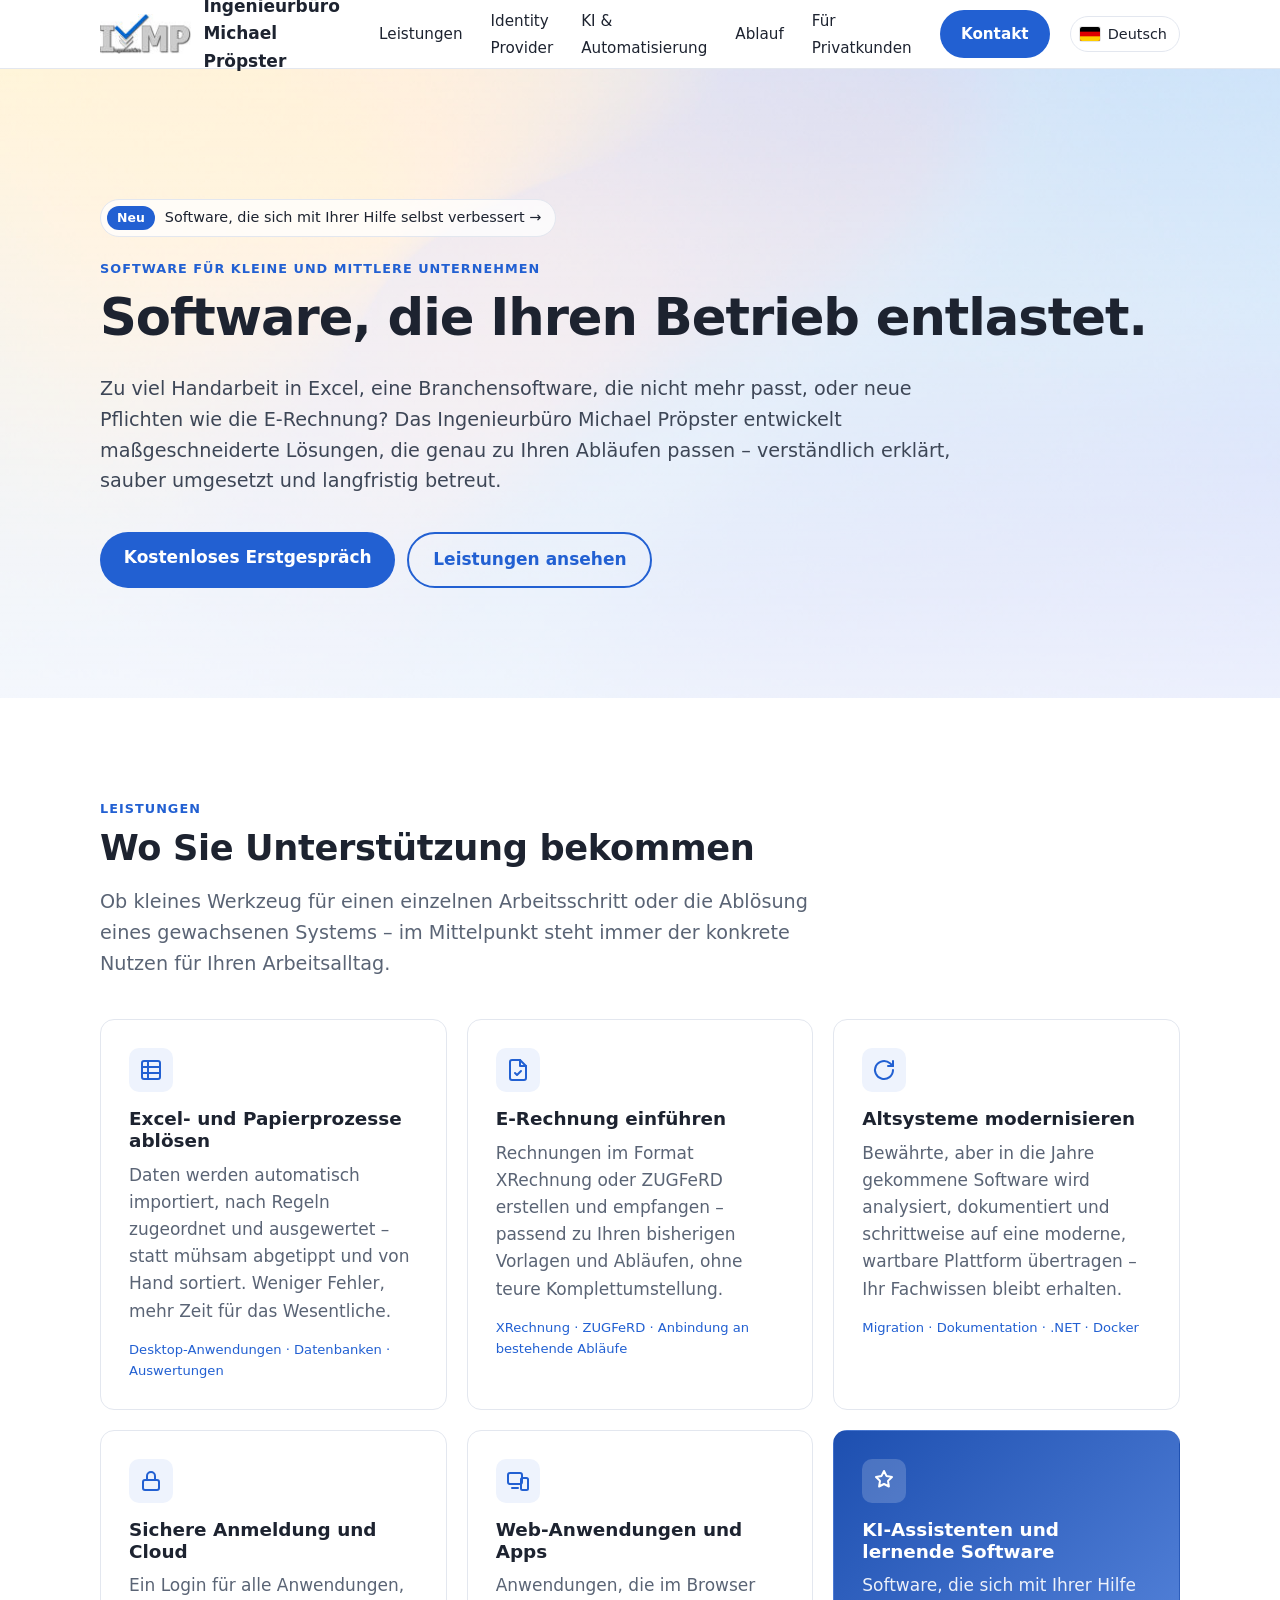
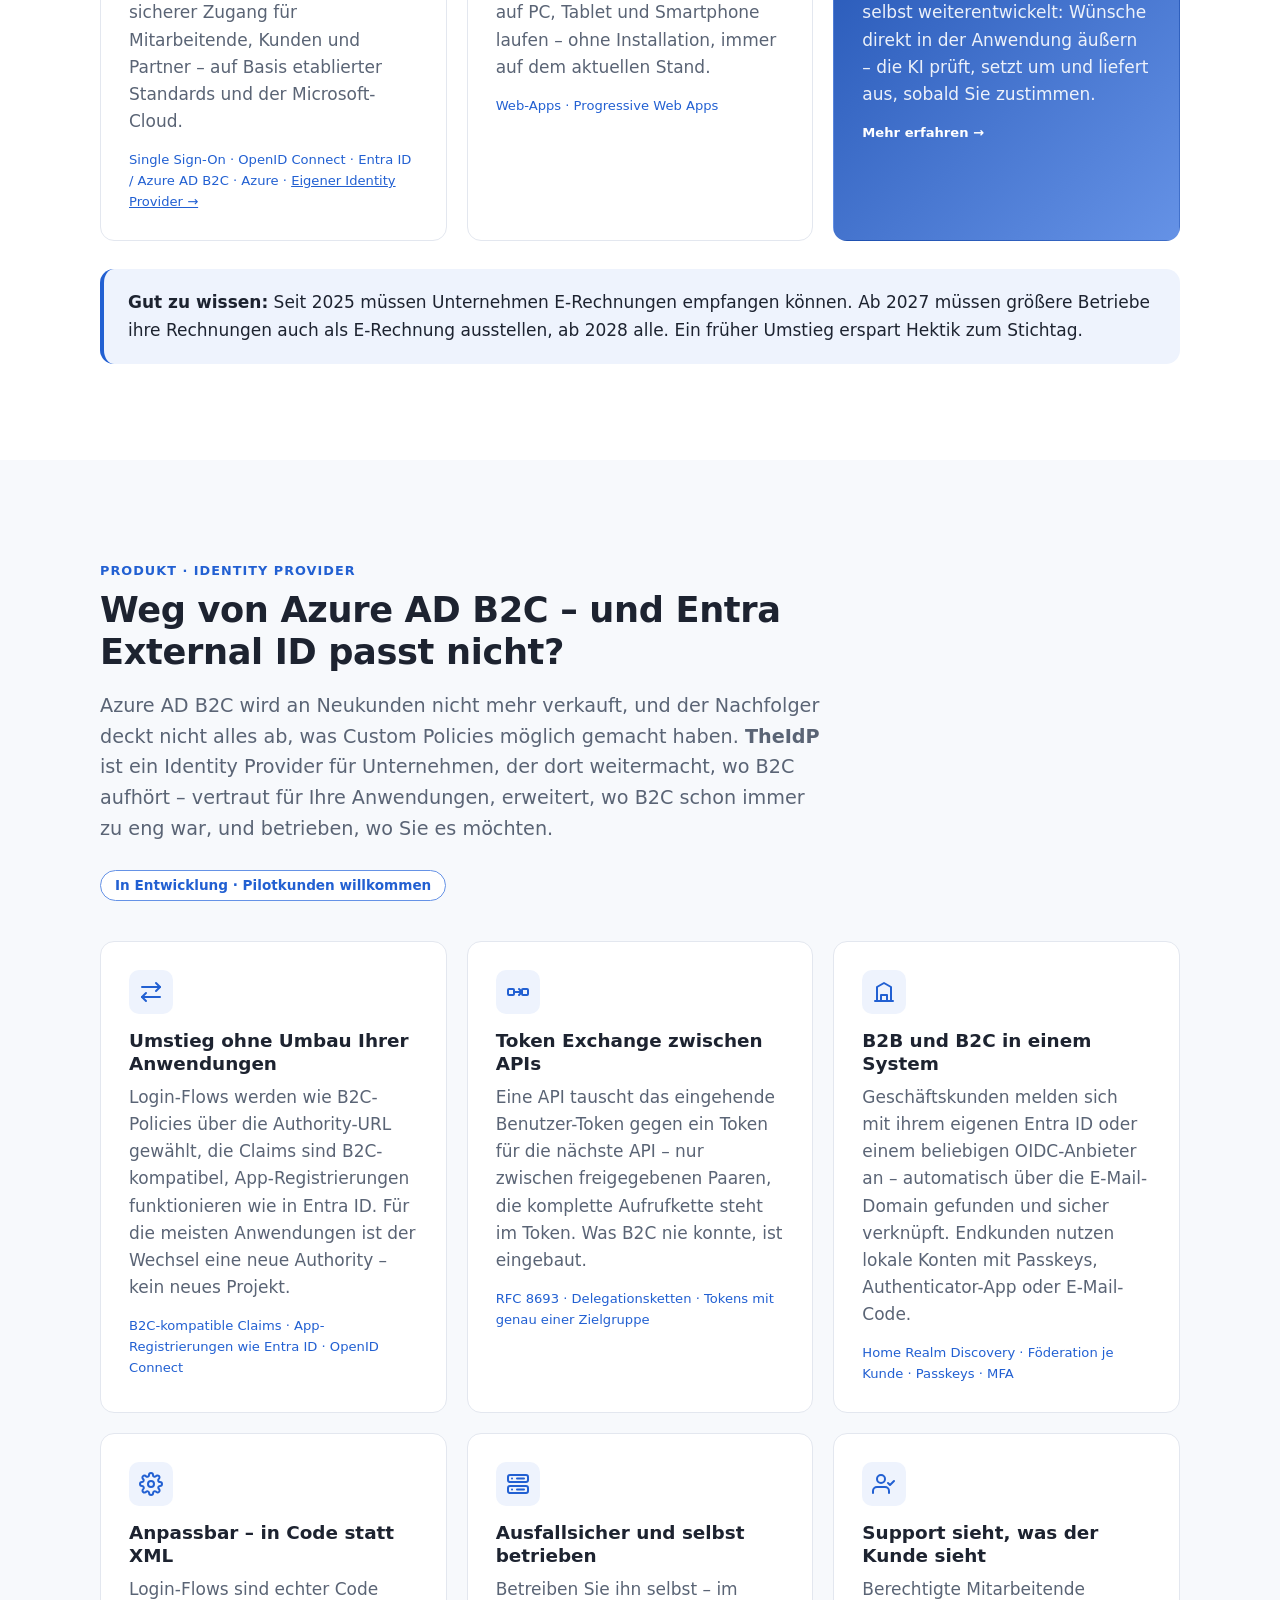
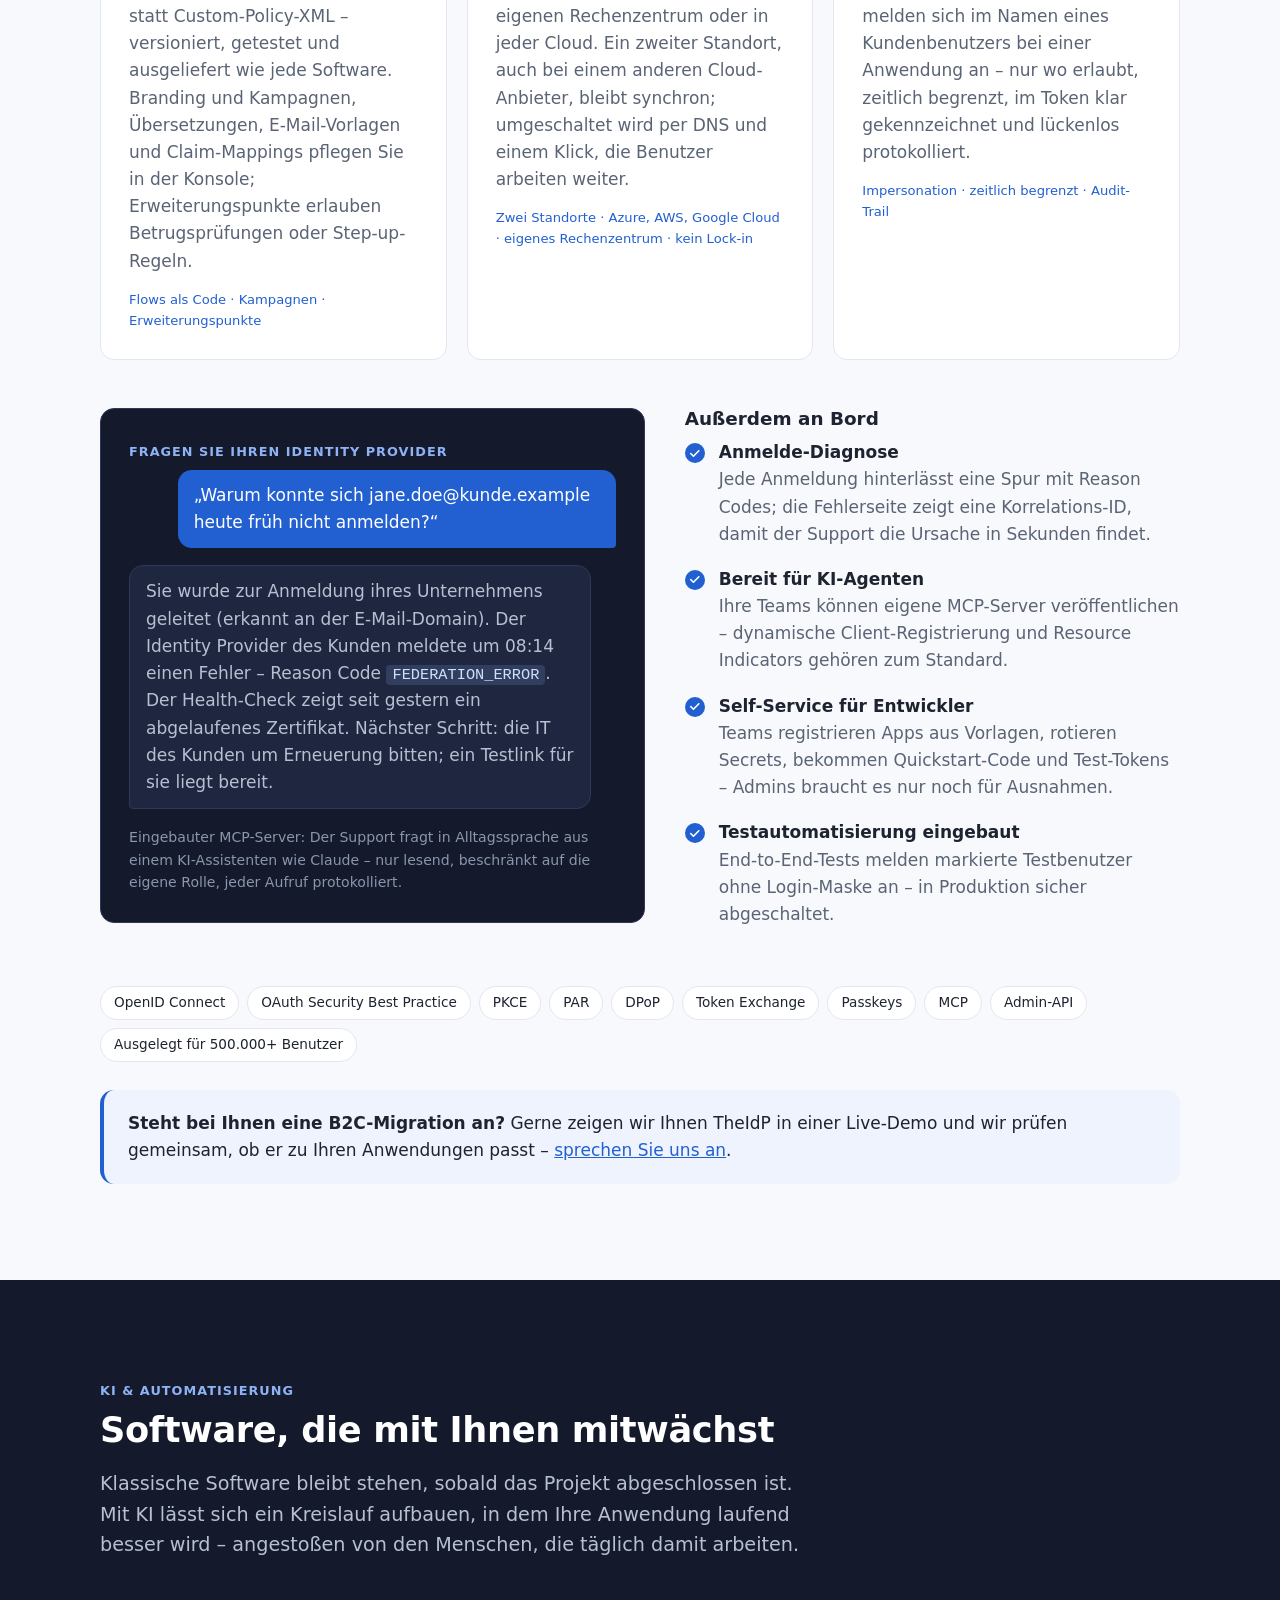
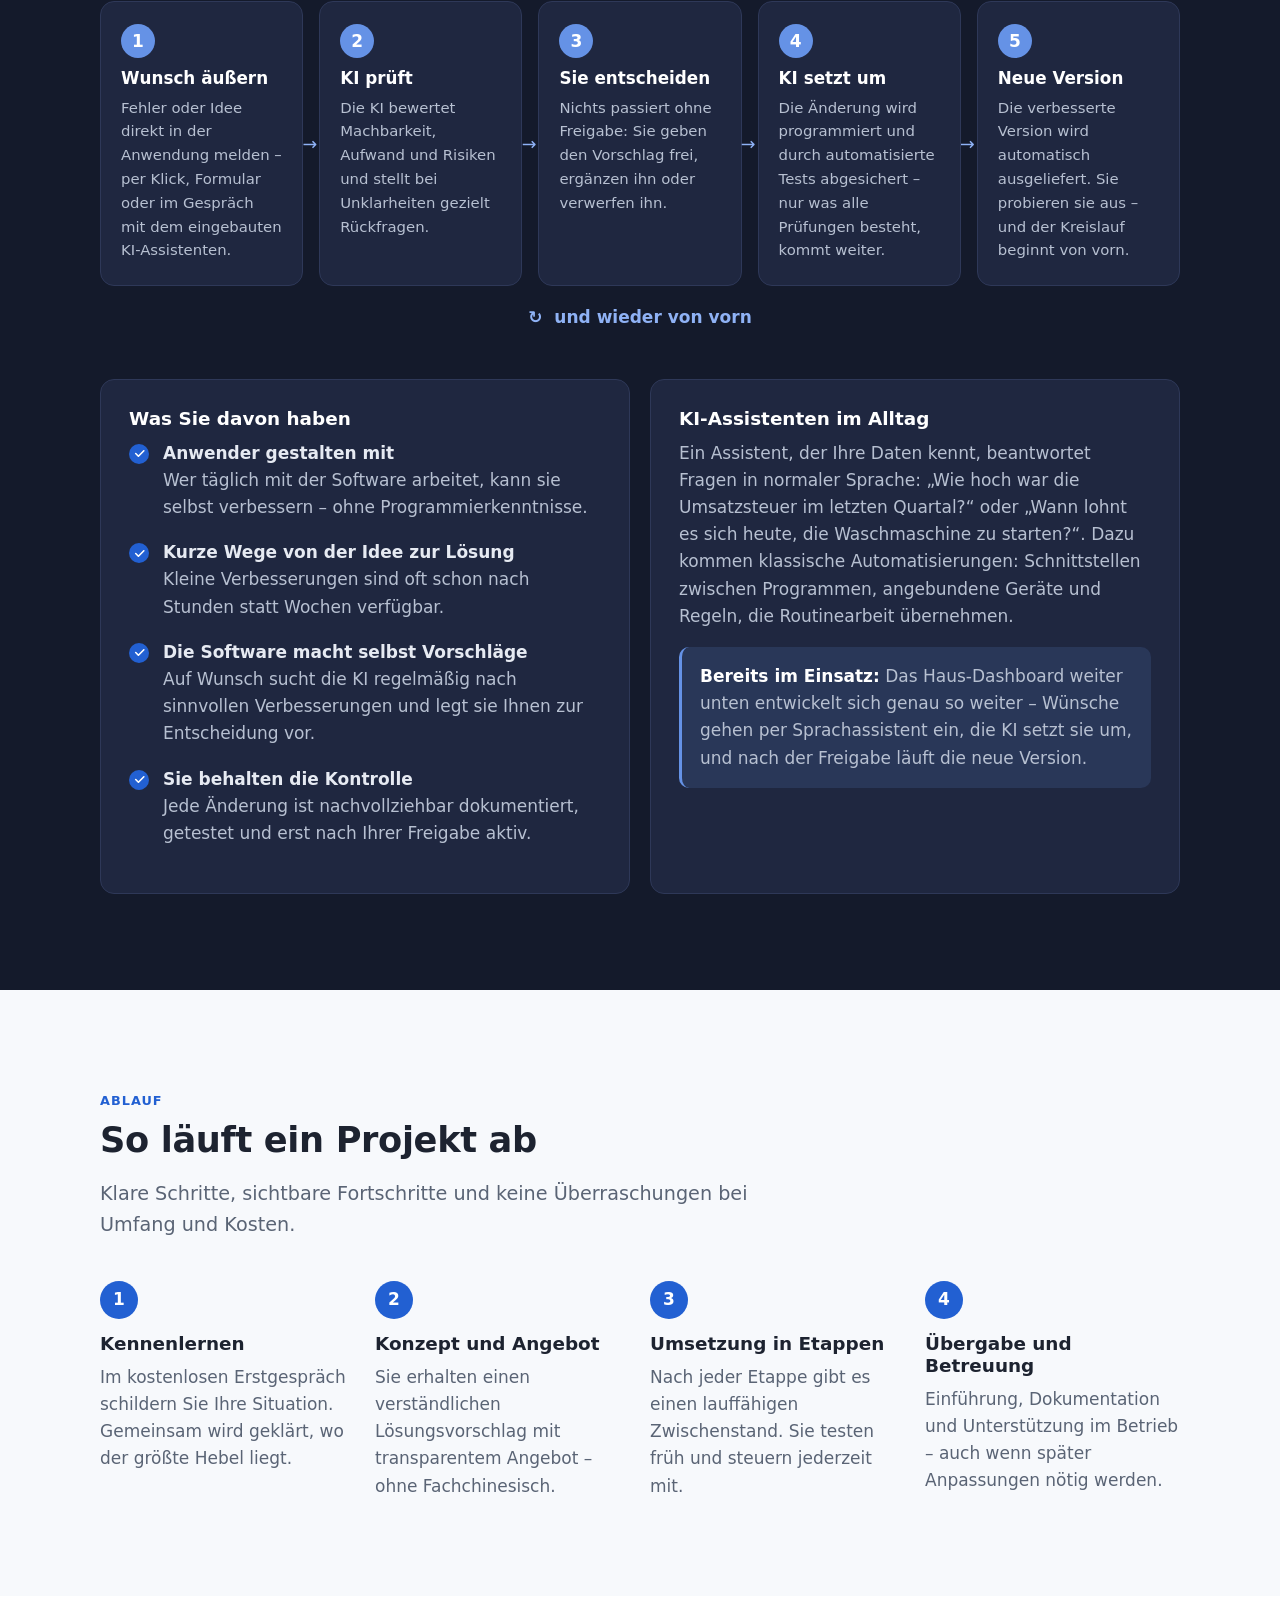
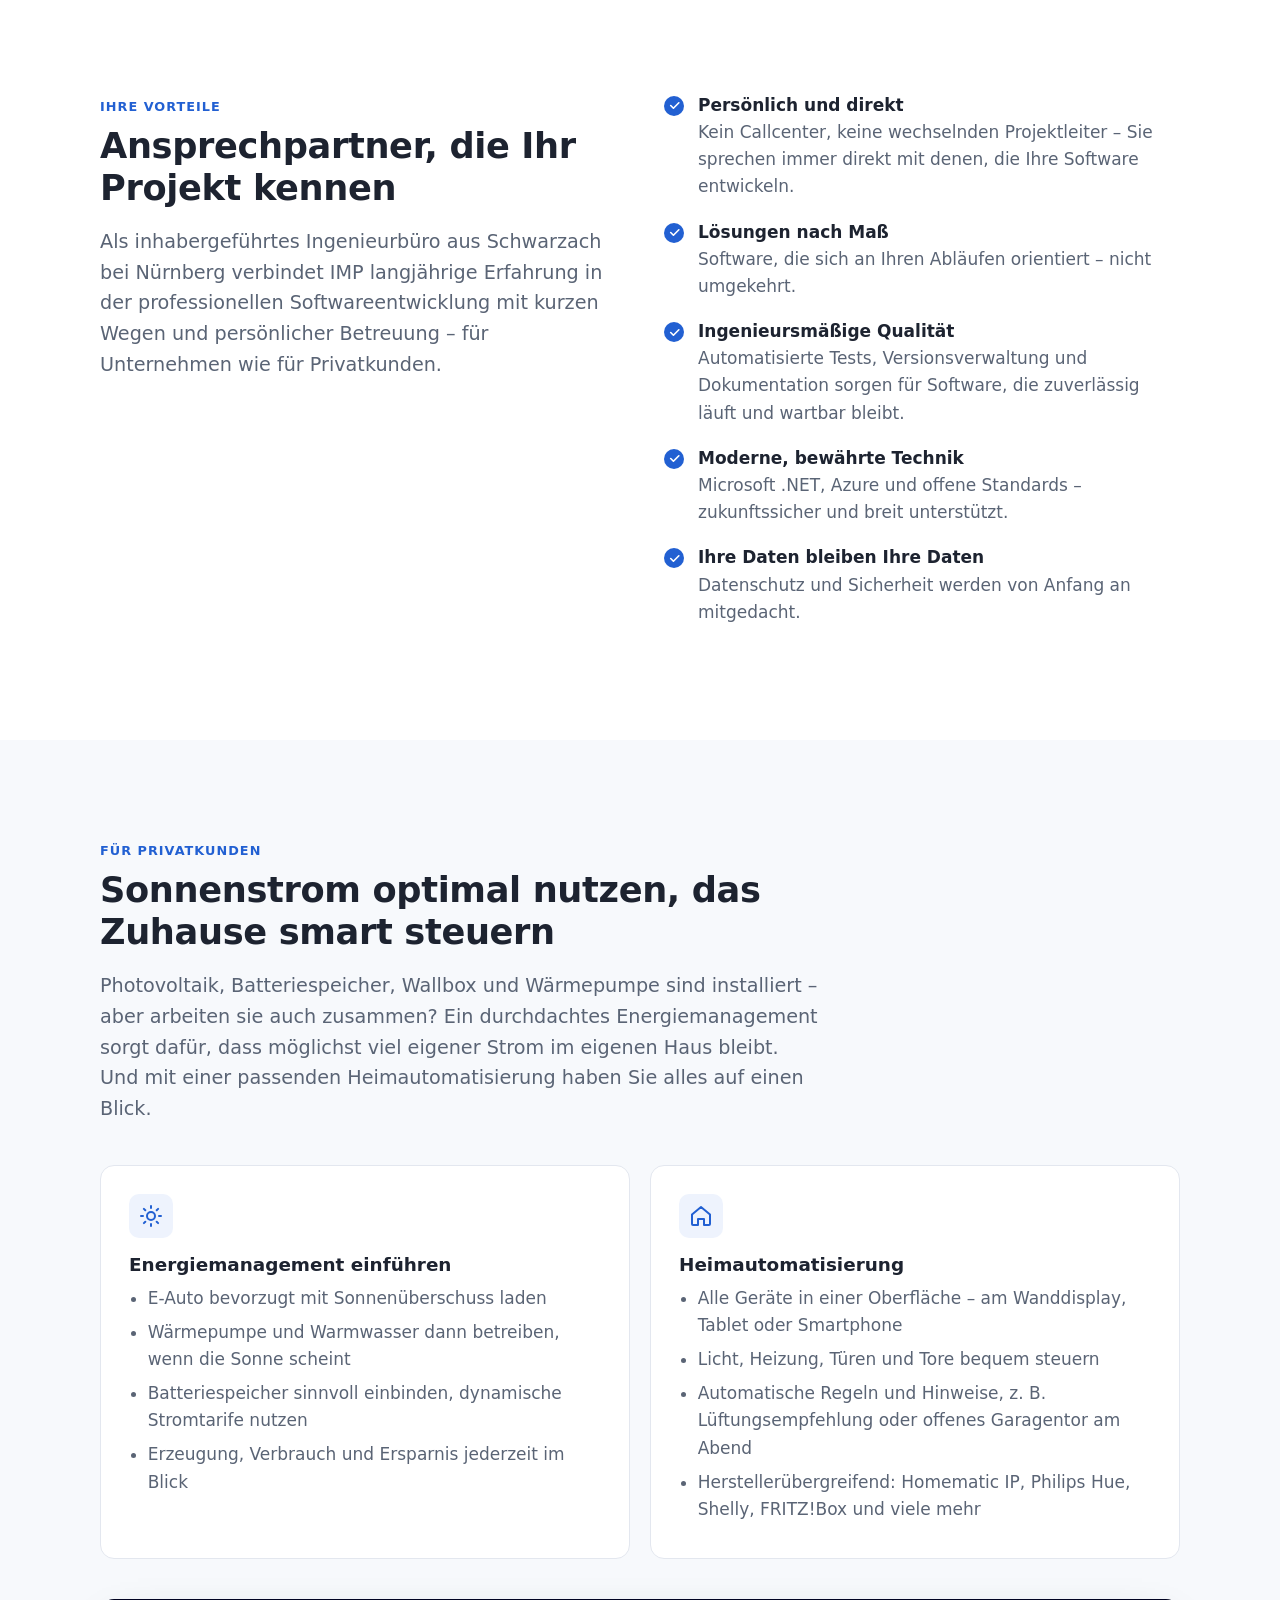
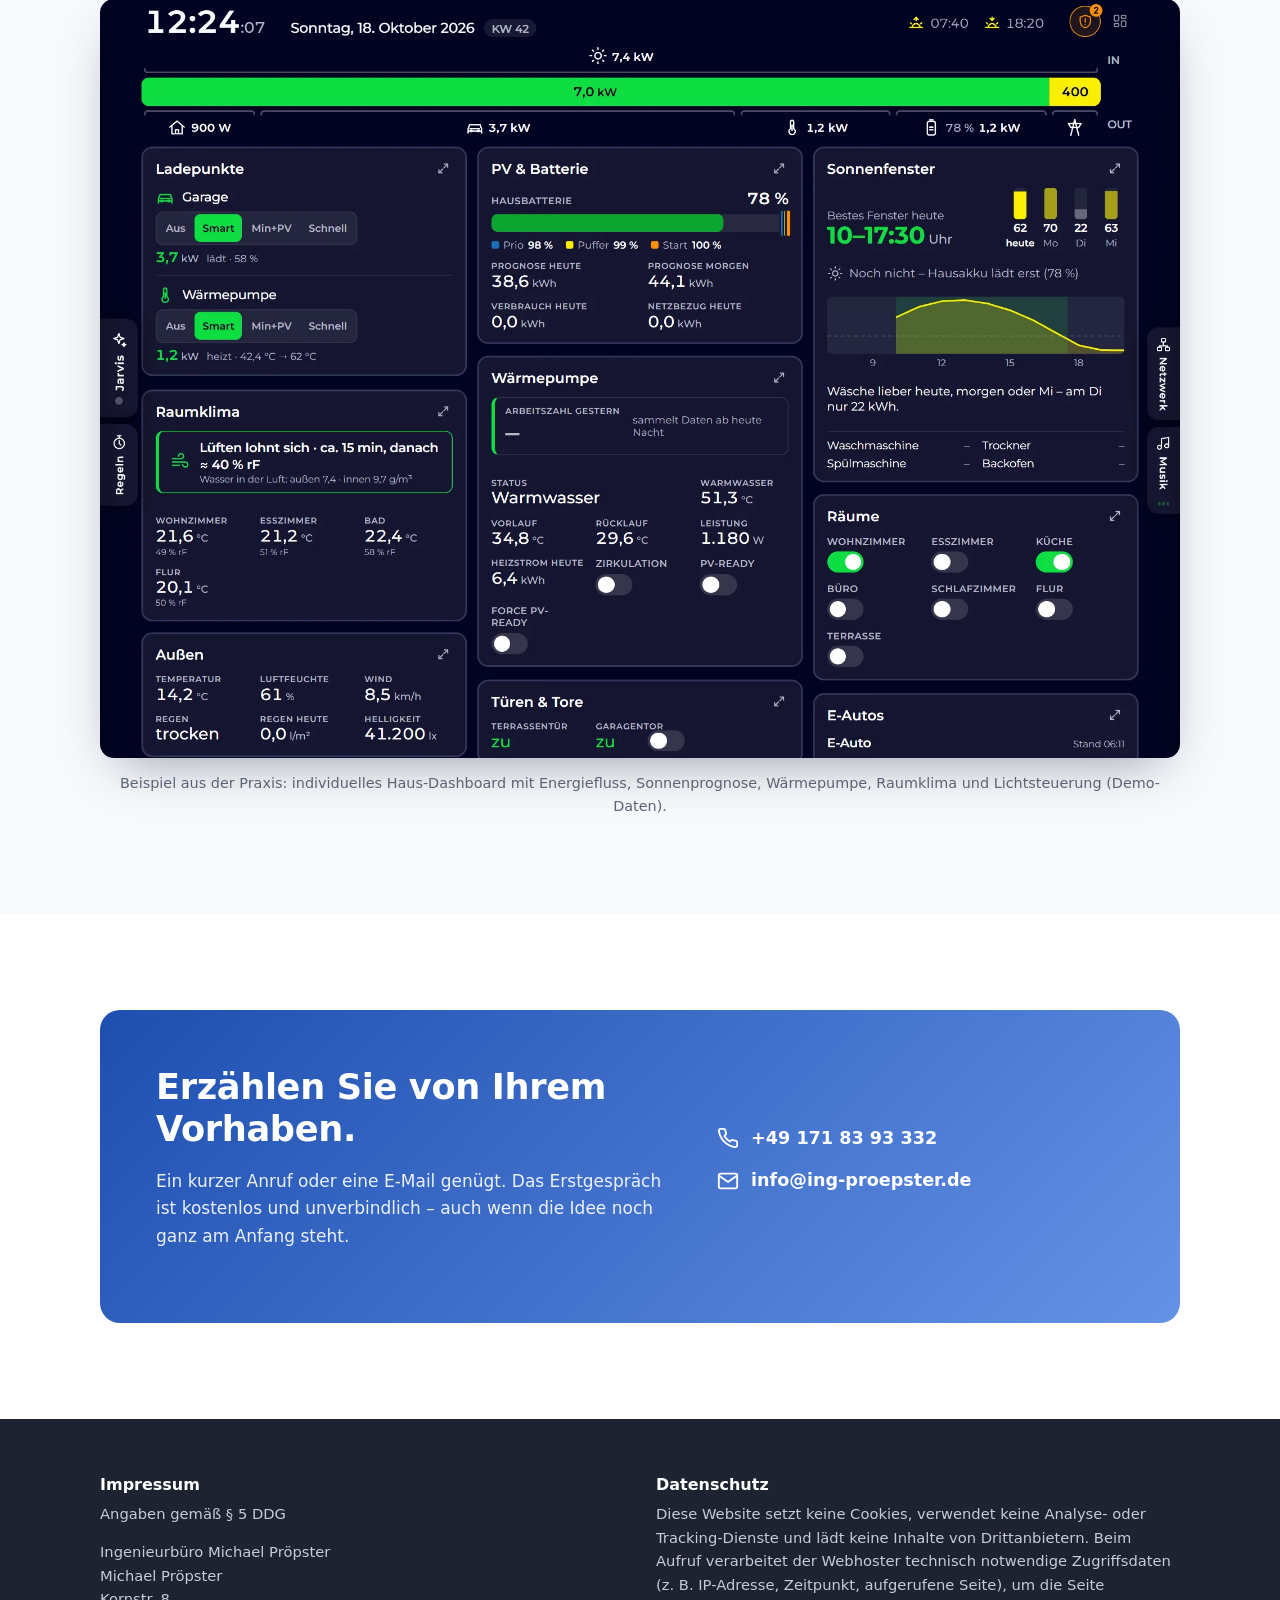
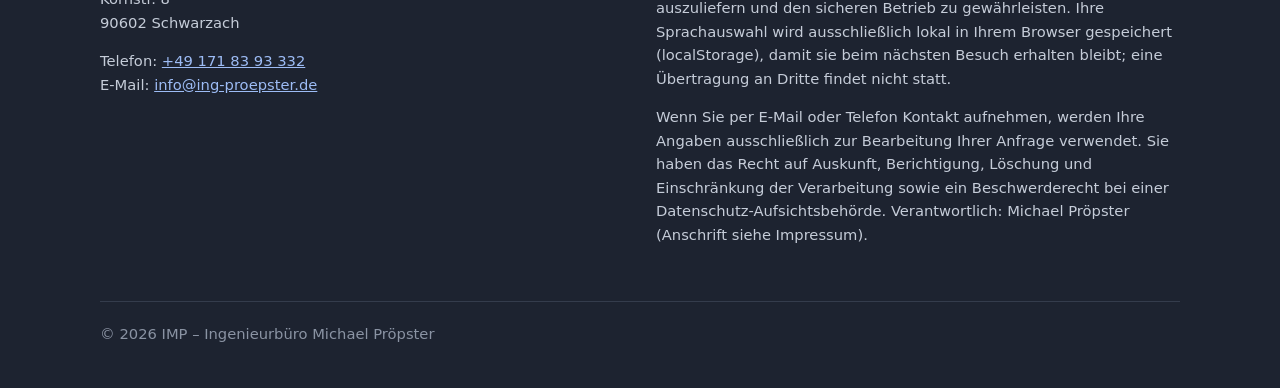
==== commit 61d242f8: "add TheIdP" ====
--- a/de/index.html
+++ b/de/index.html
@@ -48,6 +48,7 @@
       <nav aria-label="Hauptnavigation">
         <ul>
           <li><a href="#leistungen">Leistungen</a></li>
+          <li><a href="#identitaet">Identity Provider</a></li>
           <li><a href="#ki">KI &amp; Automatisierung</a></li>
           <li><a href="#ablauf">Ablauf</a></li>
           <li><a href="#zuhause">Für Privatkunden</a></li>
@@ -136,7 +137,7 @@
           <h3>Sichere Anmeldung und Cloud</h3>
           <p>Ein Login für alle Anwendungen, sicherer Zugang für Mitarbeitende, Kunden und Partner – auf Basis etablierter
             Standards und der Microsoft-Cloud.</p>
-          <div class="tags">Single Sign-On · OpenID Connect · Entra ID / Azure AD B2C · Azure</div>
+          <div class="tags">Single Sign-On · OpenID Connect · Entra ID / Azure AD B2C · Azure · <a href="#identitaet">Eigener Identity Provider →</a></div>
         </article>
 
         <article class="card">
@@ -162,6 +163,121 @@
       <div class="note">
         <p><strong>Gut zu wissen:</strong> Seit 2025 müssen Unternehmen E-Rechnungen empfangen können. Ab 2027 müssen größere
           Betriebe ihre Rechnungen auch als E-Rechnung ausstellen, ab 2028 alle. Ein früher Umstieg erspart Hektik zum Stichtag.</p>
+      </div>
+    </div>
+  </section>
+
+  <section id="identitaet" class="alt">
+    <div class="wrap">
+      <div class="section-head">
+        <span class="eyebrow">Produkt · Identity Provider</span>
+        <h2>Weg von Azure AD B2C – und Entra External ID passt nicht?</h2>
+        <p class="lead">Azure AD B2C wird an Neukunden nicht mehr verkauft, und der Nachfolger deckt nicht alles ab, was
+          Custom Policies möglich gemacht haben. <strong>TheIdP</strong> ist ein Identity Provider für Unternehmen, der dort
+          weitermacht, wo B2C aufhört – vertraut für Ihre Anwendungen, erweitert, wo B2C schon immer zu eng war, und
+          betrieben, wo Sie es möchten.</p>
+        <span class="status-pill">In Entwicklung · Pilotkunden willkommen</span>
+      </div>
+
+      <div class="grid">
+        <article class="card">
+          <div class="icon" aria-hidden="true">
+            <svg viewBox="0 0 24 24" fill="none" stroke="currentColor" stroke-width="2" stroke-linecap="round" stroke-linejoin="round"><path d="M17 3l4 4-4 4"/><path d="M3 7h18"/><path d="M7 21l-4-4 4-4"/><path d="M21 17H3"/></svg>
+          </div>
+          <h3>Umstieg ohne Umbau Ihrer Anwendungen</h3>
+          <p>Login-Flows werden wie B2C-Policies über die Authority-URL gewählt, die Claims sind B2C-kompatibel, App-Registrierungen
+            funktionieren wie in Entra ID. Für die meisten Anwendungen ist der Wechsel eine neue Authority – kein neues Projekt.</p>
+          <div class="tags">B2C-kompatible Claims · App-Registrierungen wie Entra ID · OpenID Connect</div>
+        </article>
+
+        <article class="card">
+          <div class="icon" aria-hidden="true">
+            <svg viewBox="0 0 24 24" fill="none" stroke="currentColor" stroke-width="2" stroke-linecap="round" stroke-linejoin="round"><rect x="2" y="9" width="6" height="6" rx="1"/><rect x="16" y="9" width="6" height="6" rx="1"/><path d="M8 12h8M13 9l3 3-3 3"/></svg>
+          </div>
+          <h3>Token Exchange zwischen APIs</h3>
+          <p>Eine API tauscht das eingehende Benutzer-Token gegen ein Token für die nächste API – nur zwischen freigegebenen
+            Paaren, die komplette Aufrufkette steht im Token. Was B2C nie konnte, ist eingebaut.</p>
+          <div class="tags">RFC 8693 · Delegationsketten · Tokens mit genau einer Zielgruppe</div>
+        </article>
+
+        <article class="card">
+          <div class="icon" aria-hidden="true">
+            <svg viewBox="0 0 24 24" fill="none" stroke="currentColor" stroke-width="2" stroke-linecap="round" stroke-linejoin="round"><path d="M3 21h18"/><path d="M5 21V7l7-4 7 4v14"/><path d="M9 21v-6h6v6"/></svg>
+          </div>
+          <h3>B2B und B2C in einem System</h3>
+          <p>Geschäftskunden melden sich mit ihrem eigenen Entra ID oder einem beliebigen OIDC-Anbieter an – automatisch über
+            die E-Mail-Domain gefunden und sicher verknüpft. Endkunden nutzen lokale Konten mit Passkeys, Authenticator-App
+            oder E-Mail-Code.</p>
+          <div class="tags">Home Realm Discovery · Föderation je Kunde · Passkeys · MFA</div>
+        </article>
+
+        <article class="card">
+          <div class="icon" aria-hidden="true">
+            <svg viewBox="0 0 24 24" fill="none" stroke="currentColor" stroke-width="2" stroke-linecap="round" stroke-linejoin="round"><circle cx="12" cy="12" r="3"/><path d="M19.4 15a1.7 1.7 0 0 0 .3 1.8l.1.1a2 2 0 1 1-2.8 2.8l-.1-.1a1.7 1.7 0 0 0-1.8-.3 1.7 1.7 0 0 0-1 1.5V21a2 2 0 1 1-4 0v-.1a1.7 1.7 0 0 0-1.1-1.5 1.7 1.7 0 0 0-1.8.3l-.1.1a2 2 0 1 1-2.8-2.8l.1-.1a1.7 1.7 0 0 0 .3-1.8 1.7 1.7 0 0 0-1.5-1H3a2 2 0 1 1 0-4h.1a1.7 1.7 0 0 0 1.5-1.1 1.7 1.7 0 0 0-.3-1.8l-.1-.1a2 2 0 1 1 2.8-2.8l.1.1a1.7 1.7 0 0 0 1.8.3H9a1.7 1.7 0 0 0 1-1.5V3a2 2 0 1 1 4 0v.1a1.7 1.7 0 0 0 1 1.5 1.7 1.7 0 0 0 1.8-.3l.1-.1a2 2 0 1 1 2.8 2.8l-.1.1a1.7 1.7 0 0 0-.3 1.8V9a1.7 1.7 0 0 0 1.5 1H21a2 2 0 1 1 0 4h-.1a1.7 1.7 0 0 0-1.5 1z"/></svg>
+          </div>
+          <h3>Anpassbar – in Code statt XML</h3>
+          <p>Login-Flows sind echter Code statt Custom-Policy-XML – versioniert, getestet und ausgeliefert wie jede Software. Branding und Kampagnen, Übersetzungen,
+            E-Mail-Vorlagen und Claim-Mappings pflegen Sie in der Konsole; Erweiterungspunkte erlauben Betrugsprüfungen oder
+            Step-up-Regeln.</p>
+          <div class="tags">Flows als Code · Kampagnen · Erweiterungspunkte</div>
+        </article>
+
+        <article class="card">
+          <div class="icon" aria-hidden="true">
+            <svg viewBox="0 0 24 24" fill="none" stroke="currentColor" stroke-width="2" stroke-linecap="round" stroke-linejoin="round"><rect x="2" y="3" width="20" height="7" rx="2"/><rect x="2" y="14" width="20" height="7" rx="2"/><path d="M6 6.5h.01M6 17.5h.01M11 6.5h7M11 17.5h7"/></svg>
+          </div>
+          <h3>Ausfallsicher und selbst betrieben</h3>
+          <p>Betreiben Sie ihn selbst – im eigenen Rechenzentrum oder in jeder Cloud. Ein zweiter Standort, auch bei einem
+            anderen Cloud-Anbieter, bleibt synchron; umgeschaltet wird per DNS und einem Klick, die Benutzer arbeiten weiter.</p>
+          <div class="tags">Zwei Standorte · Azure, AWS, Google Cloud · eigenes Rechenzentrum · kein Lock-in</div>
+        </article>
+
+        <article class="card">
+          <div class="icon" aria-hidden="true">
+            <svg viewBox="0 0 24 24" fill="none" stroke="currentColor" stroke-width="2" stroke-linecap="round" stroke-linejoin="round"><path d="M17 21v-2a4 4 0 0 0-4-4H5a4 4 0 0 0-4 4v2"/><circle cx="9" cy="7" r="4"/><path d="M16 11l2 2 4-4"/></svg>
+          </div>
+          <h3>Support sieht, was der Kunde sieht</h3>
+          <p>Berechtigte Mitarbeitende melden sich im Namen eines Kundenbenutzers bei einer Anwendung an – nur wo erlaubt,
+            zeitlich begrenzt, im Token klar gekennzeichnet und lückenlos protokolliert.</p>
+          <div class="tags">Impersonation · zeitlich begrenzt · Audit-Trail</div>
+        </article>
+      </div>
+
+      <div class="idp-more">
+        <div class="ki-box chat" aria-label="Beispiel: den Identity Provider über einen KI-Assistenten fragen">
+          <span class="eyebrow">Fragen Sie Ihren Identity Provider</span>
+          <p class="chat-q">„Warum konnte sich jane.doe@kunde.example heute früh nicht anmelden?“</p>
+          <p class="chat-a">Sie wurde zur Anmeldung ihres Unternehmens geleitet (erkannt an der E-Mail-Domain). Der
+            Identity Provider des Kunden meldete um 08:14 einen Fehler – Reason Code <code>FEDERATION_ERROR</code>. Der
+            Health-Check zeigt seit gestern ein abgelaufenes Zertifikat. Nächster Schritt: die IT des Kunden um Erneuerung
+            bitten; ein Testlink für sie liegt bereit.</p>
+          <p class="chat-note">Eingebauter MCP-Server: Der Support fragt in Alltagssprache aus einem KI-Assistenten wie Claude –
+            nur lesend, beschränkt auf die eigene Rolle, jeder Aufruf protokolliert.</p>
+        </div>
+        <div>
+          <h3>Außerdem an Bord</h3>
+          <ul class="checks">
+            <li><strong>Anmelde-Diagnose</strong><span>Jede Anmeldung hinterlässt eine Spur mit Reason Codes; die Fehlerseite
+              zeigt eine Korrelations-ID, damit der Support die Ursache in Sekunden findet.</span></li>
+            <li><strong>Bereit für KI-Agenten</strong><span>Ihre Teams können eigene MCP-Server veröffentlichen – dynamische
+              Client-Registrierung und Resource Indicators gehören zum Standard.</span></li>
+            <li><strong>Self-Service für Entwickler</strong><span>Teams registrieren Apps aus Vorlagen, rotieren Secrets,
+              bekommen Quickstart-Code und Test-Tokens – Admins braucht es nur noch für Ausnahmen.</span></li>
+            <li><strong>Testautomatisierung eingebaut</strong><span>End-to-End-Tests melden markierte Testbenutzer ohne
+              Login-Maske an – in Produktion sicher abgeschaltet.</span></li>
+          </ul>
+        </div>
+      </div>
+
+      <ul class="chips" aria-label="Standards">
+        <li>OpenID Connect</li><li>OAuth Security Best Practice</li><li>PKCE</li><li>PAR</li><li>DPoP</li>
+        <li>Token Exchange</li><li>Passkeys</li><li>MCP</li><li>Admin-API</li>
+        <li>Ausgelegt für 500.000+ Benutzer</li>
+      </ul>
+
+      <div class="note">
+        <p><strong>Steht bei Ihnen eine B2C-Migration an?</strong> Gerne zeigen wir Ihnen TheIdP in einer Live-Demo und wir
+          prüfen gemeinsam, ob er zu Ihren Anwendungen passt – <a href="#kontakt">sprechen Sie uns an</a>.</p>
       </div>
     </div>
   </section>
@@ -258,12 +374,12 @@
     <div class="wrap split">
       <div>
         <span class="eyebrow">Ihre Vorteile</span>
-        <h2>Ein Ansprechpartner, der Ihr Projekt kennt</h2>
+        <h2>Ansprechpartner, die Ihr Projekt kennen</h2>
         <p class="lead">Als inhabergeführtes Ingenieurbüro aus Schwarzach bei Nürnberg verbindet IMP langjährige Erfahrung in der
           professionellen Softwareentwicklung mit kurzen Wegen und persönlicher Betreuung – für Unternehmen wie für Privatkunden.</p>
       </div>
       <ul class="checks">
-        <li><strong>Persönlich und direkt</strong><span>Kein Callcenter, keine wechselnden Projektleiter – Sie sprechen immer mit dem Entwickler selbst.</span></li>
+        <li><strong>Persönlich und direkt</strong><span>Kein Callcenter, keine wechselnden Projektleiter – Sie sprechen immer direkt mit denen, die Ihre Software entwickeln.</span></li>
         <li><strong>Lösungen nach Maß</strong><span>Software, die sich an Ihren Abläufen orientiert – nicht umgekehrt.</span></li>
         <li><strong>Ingenieursmäßige Qualität</strong><span>Automatisierte Tests, Versionsverwaltung und Dokumentation sorgen für Software, die zuverlässig läuft und wartbar bleibt.</span></li>
         <li><strong>Moderne, bewährte Technik</strong><span>Microsoft .NET, Azure und offene Standards – zukunftssicher und breit unterstützt.</span></li>
--- a/assets/css/site.css
+++ b/assets/css/site.css
@@ -208,6 +208,25 @@
 }
 .shot figcaption { margin-top: 14px; font-size: .9rem; color: var(--muted); text-align: center; }
 
+/* Identity Provider */
+.status-pill {
+  display: inline-block; margin-top: 6px; padding: 4px 14px; border-radius: 999px;
+  background: #fff; border: 1px solid var(--blue-light); color: var(--blue); font-size: .85rem; font-weight: 600;
+}
+.idp-more { display: grid; gap: 40px; grid-template-columns: 1.1fr 1fr; align-items: start; margin-top: 48px; }
+@media (max-width: 860px) { .idp-more { grid-template-columns: 1fr; gap: 28px; } }
+.chat { background: #141a2b; color: #e6eaf2; }
+.chat .eyebrow { color: #8fb2f5; }
+.chat-q {
+  margin-left: auto; max-width: 90%; padding: 12px 16px; border-radius: 14px 14px 4px 14px;
+  background: var(--blue); color: #fff !important; font-weight: 500;
+}
+.chat-a { max-width: 95%; padding: 12px 16px; border-radius: 14px 14px 14px 4px; background: #1f2740; border: 1px solid #2e3858; }
+.chat code { background: rgba(143,178,245,.16); color: #cfe0ff; padding: 1px 6px; border-radius: 4px; font-size: .9em; }
+.chat .chat-note { margin: 0; font-size: .88rem; color: #8a96ad; }
+.chips { list-style: none; margin: 40px 0 0; padding: 0; display: flex; flex-wrap: wrap; gap: 8px; }
+.chips li { padding: 5px 13px; border-radius: 999px; background: #fff; border: 1px solid var(--line); font-size: .85rem; color: var(--ink); }
+
 /* Kontakt */
 .contact {
   background: linear-gradient(135deg, #1d4fb0, var(--blue-light));
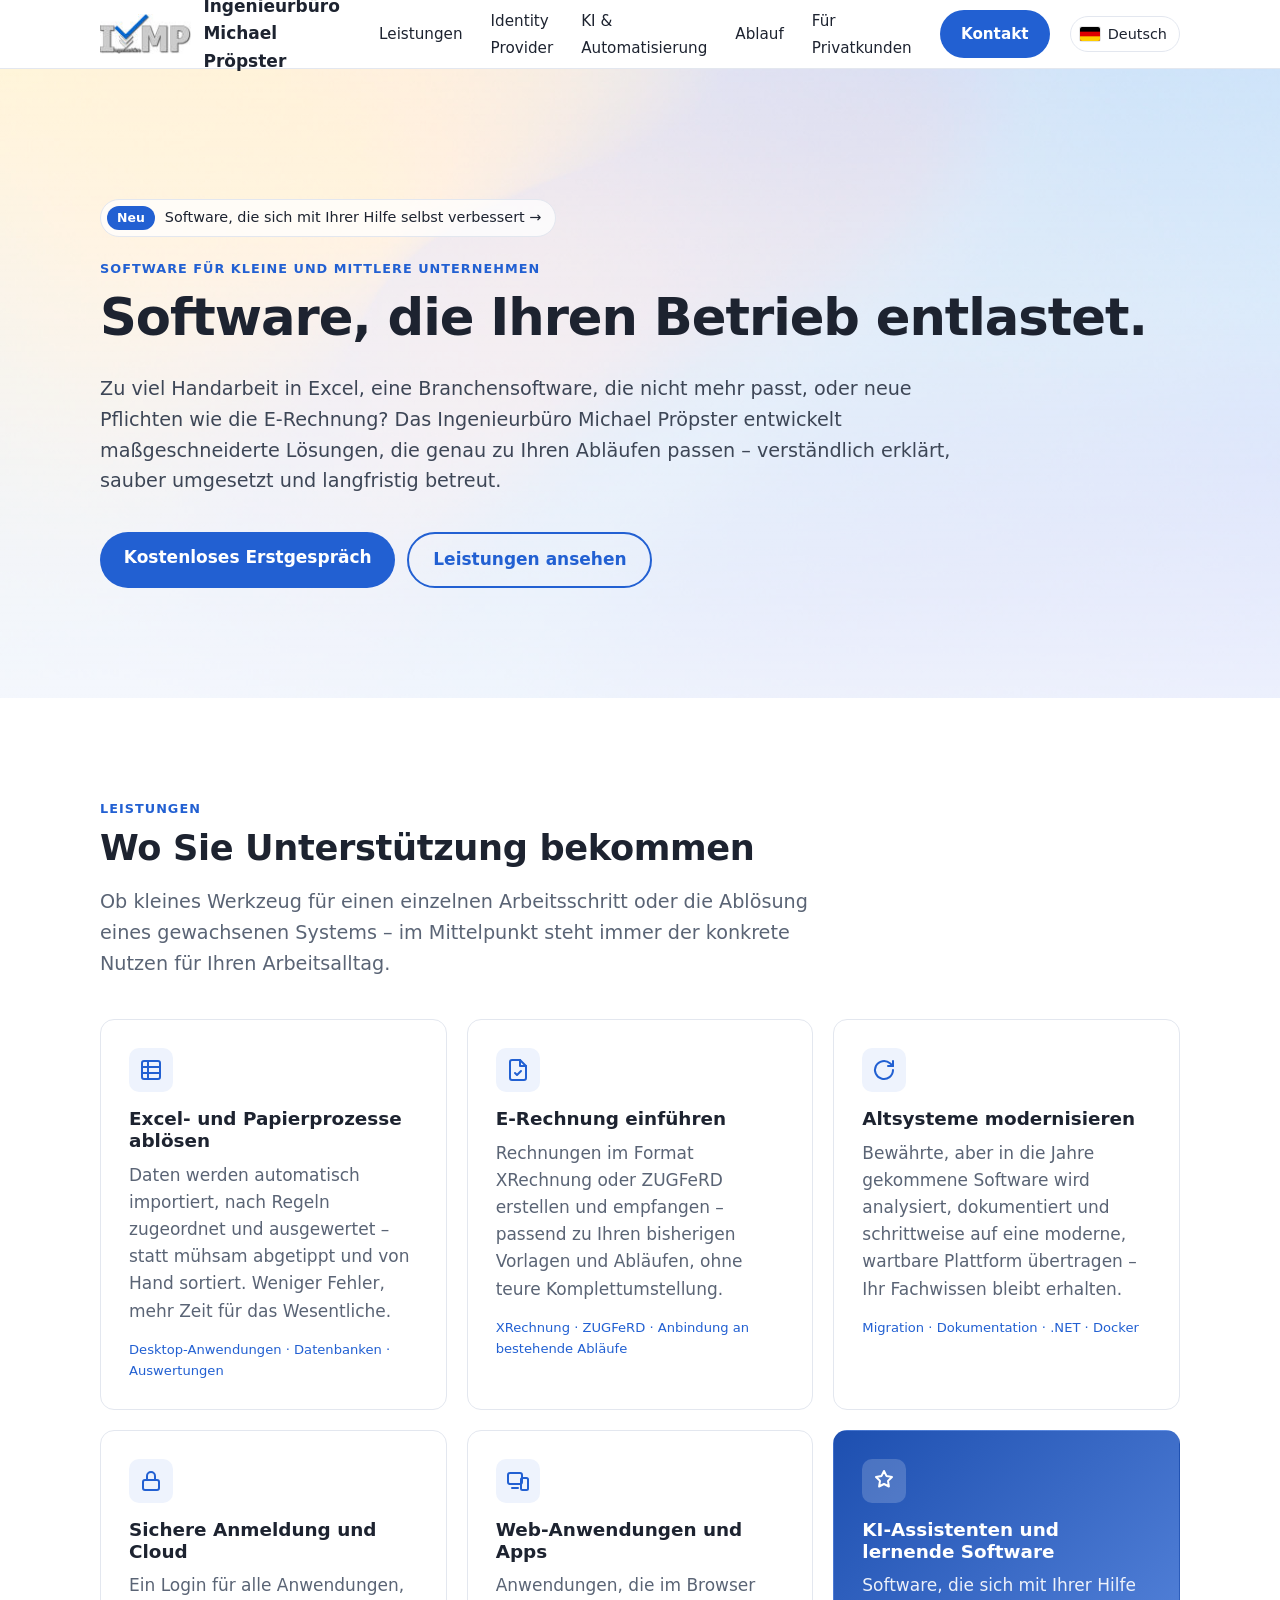
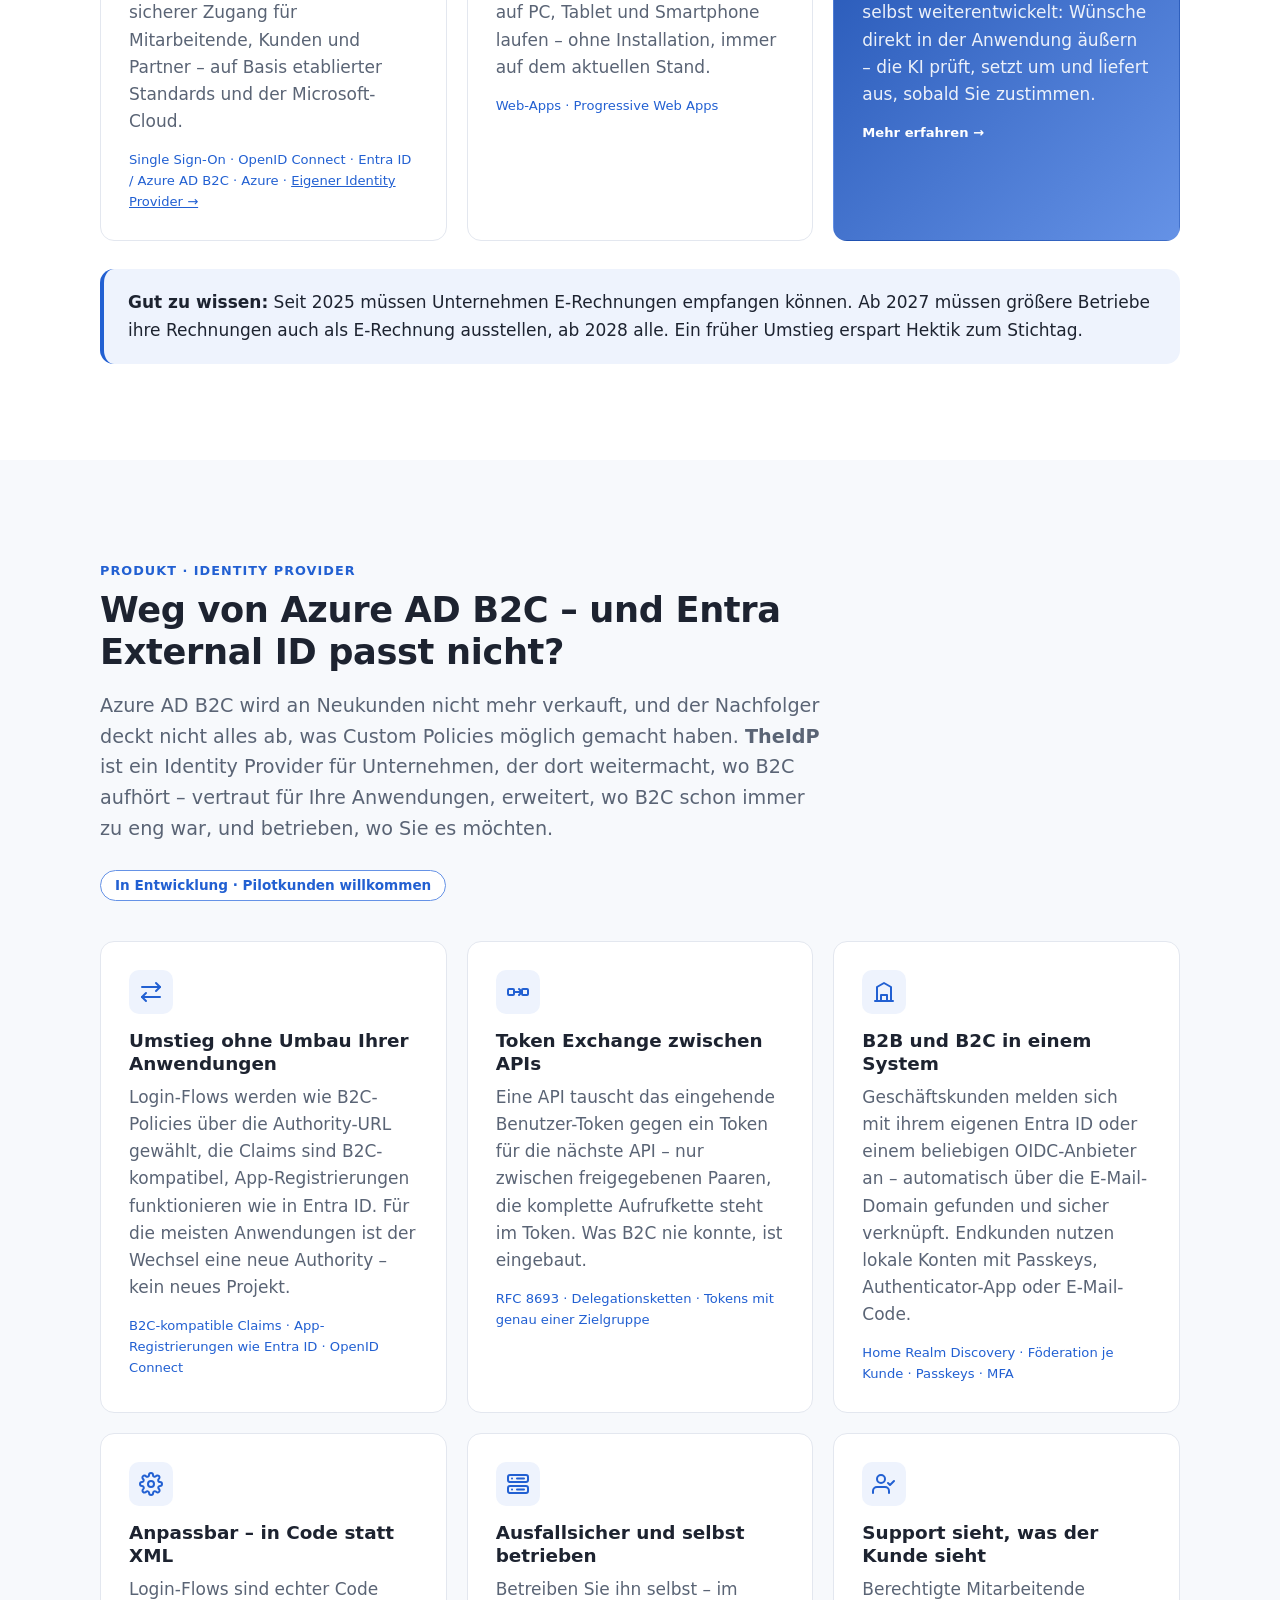
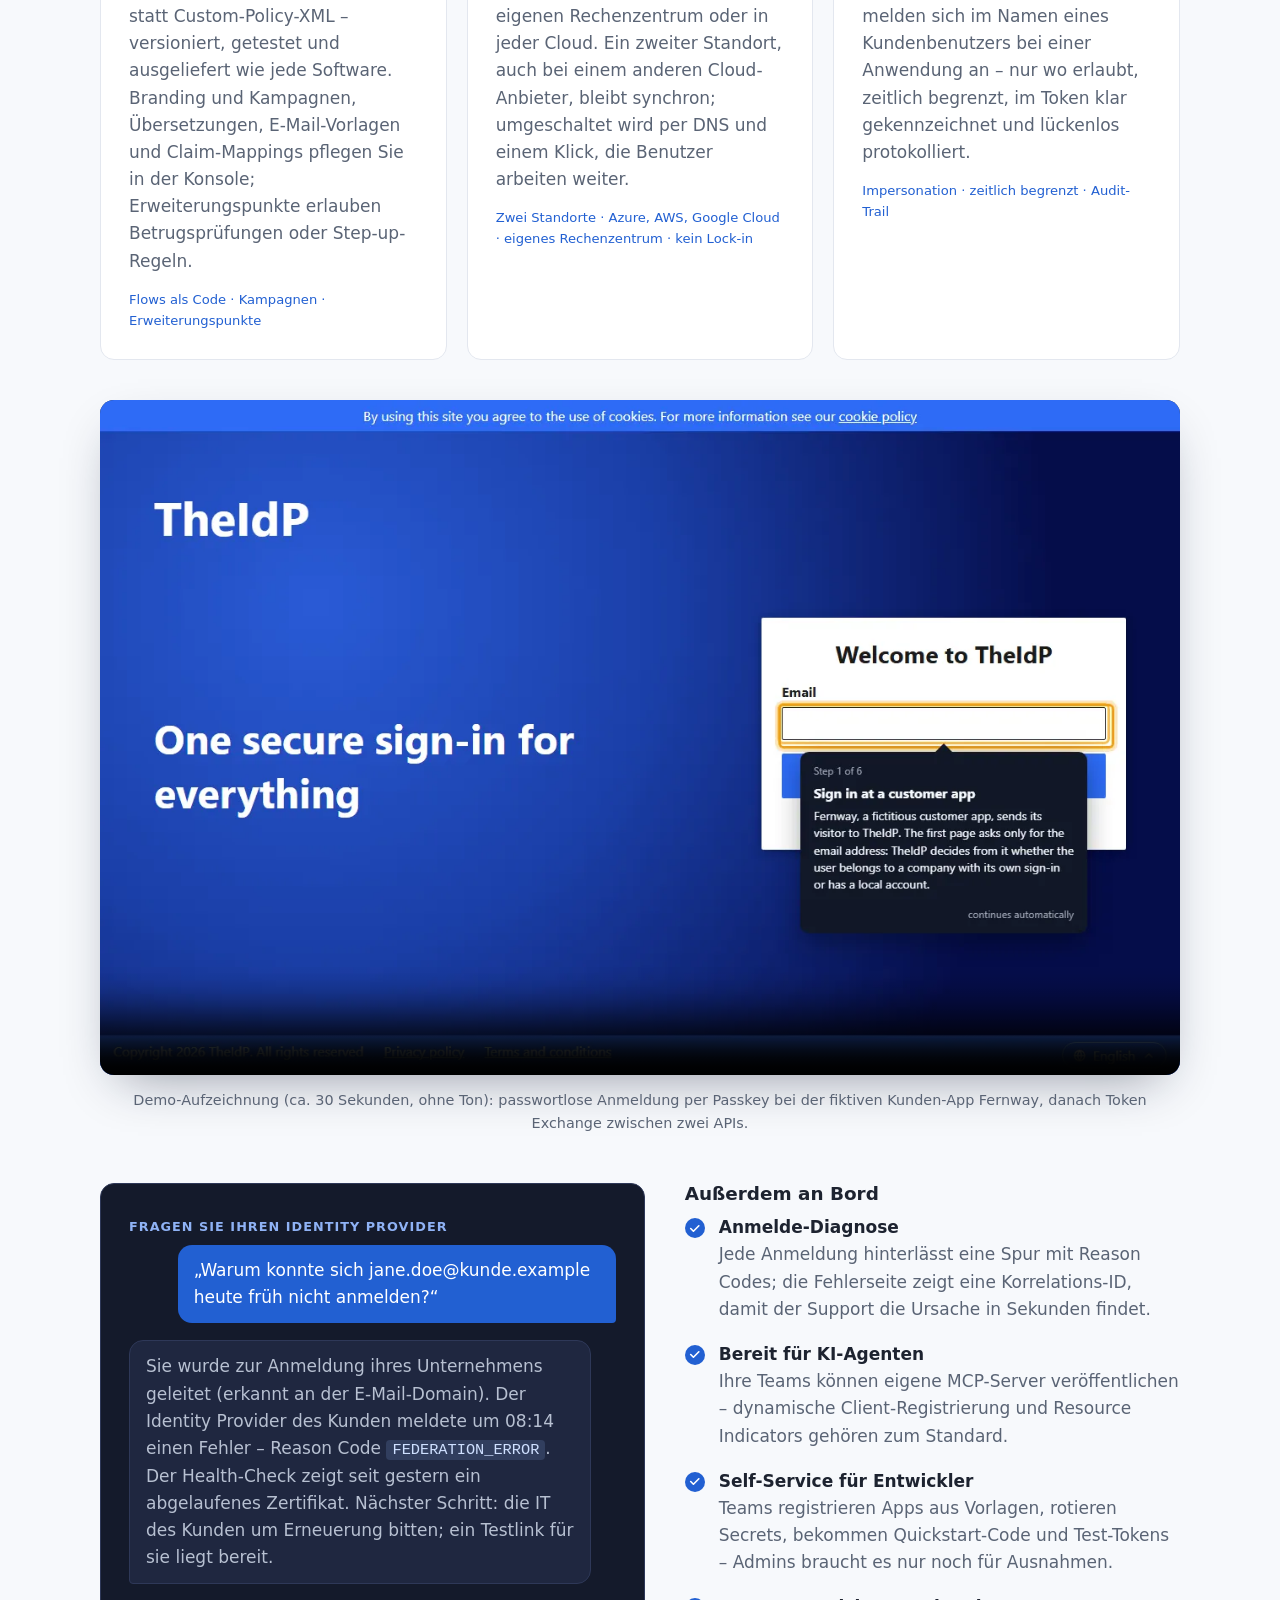
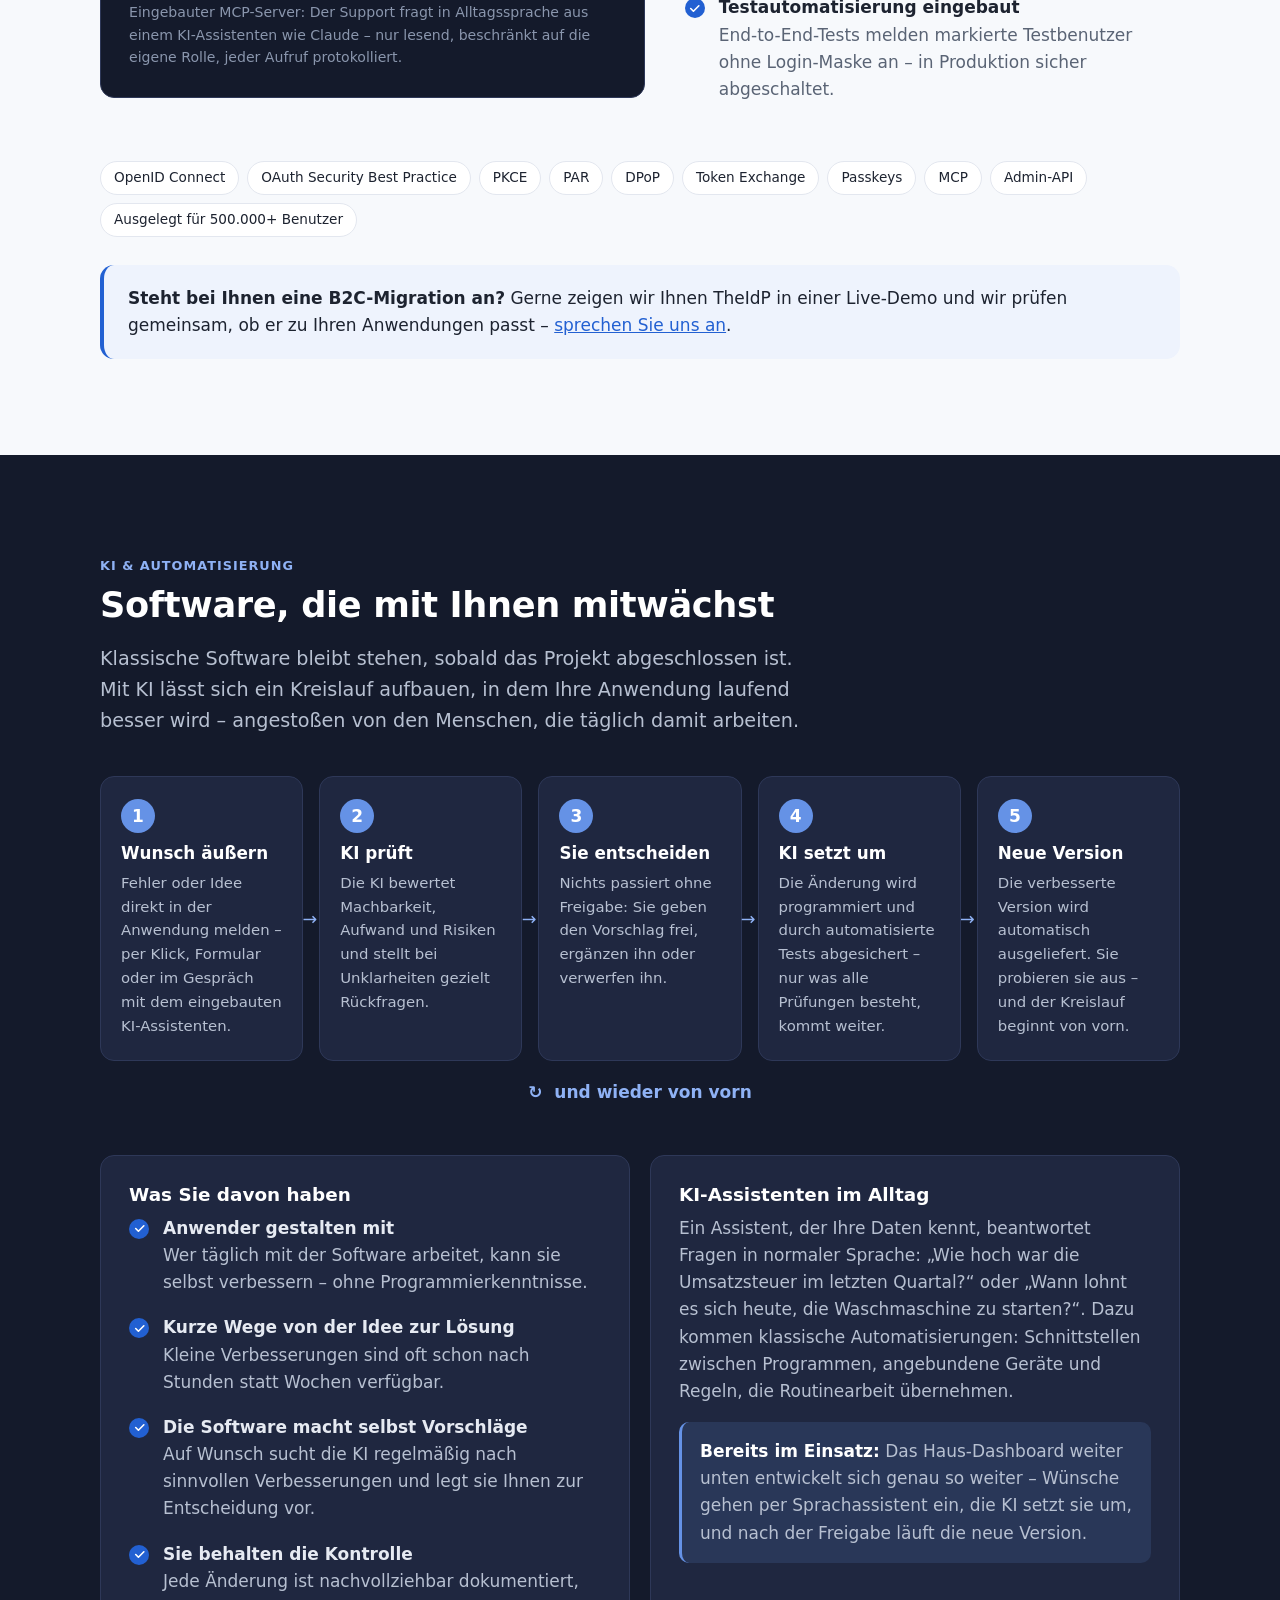
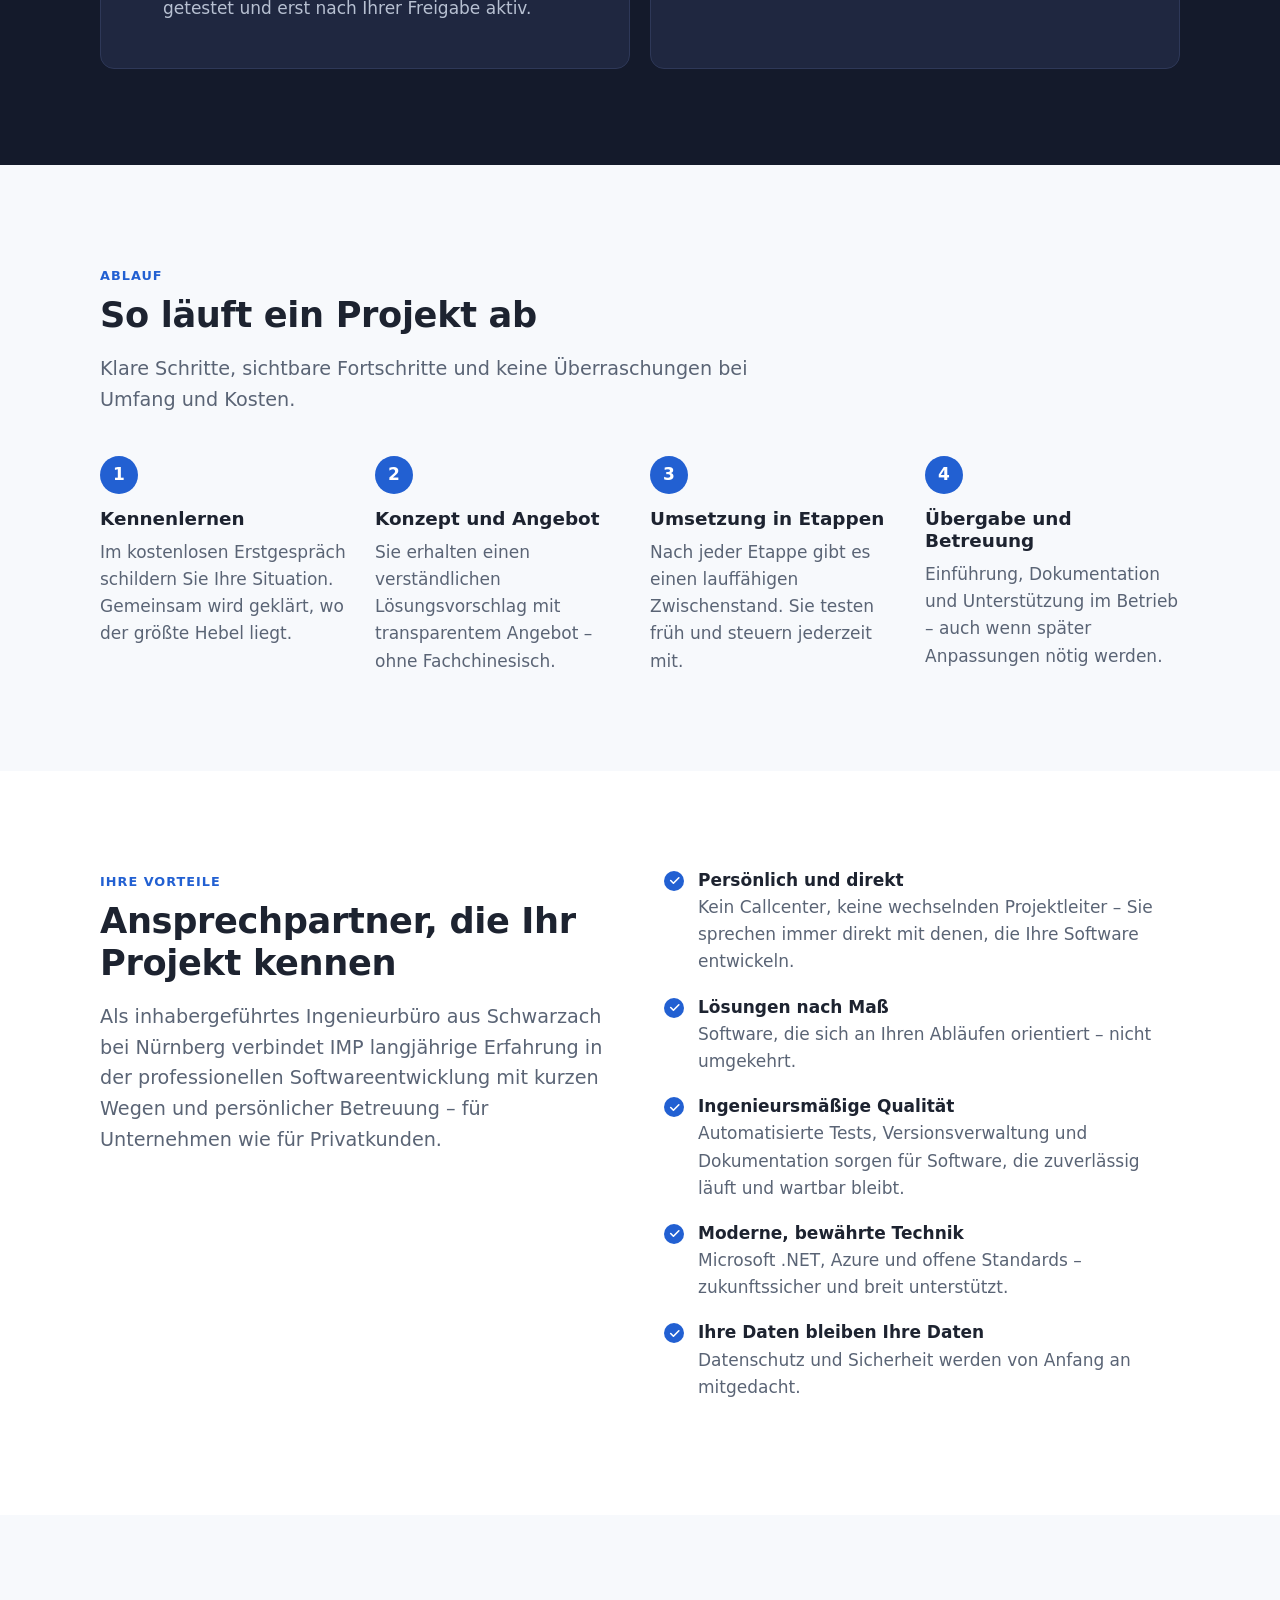
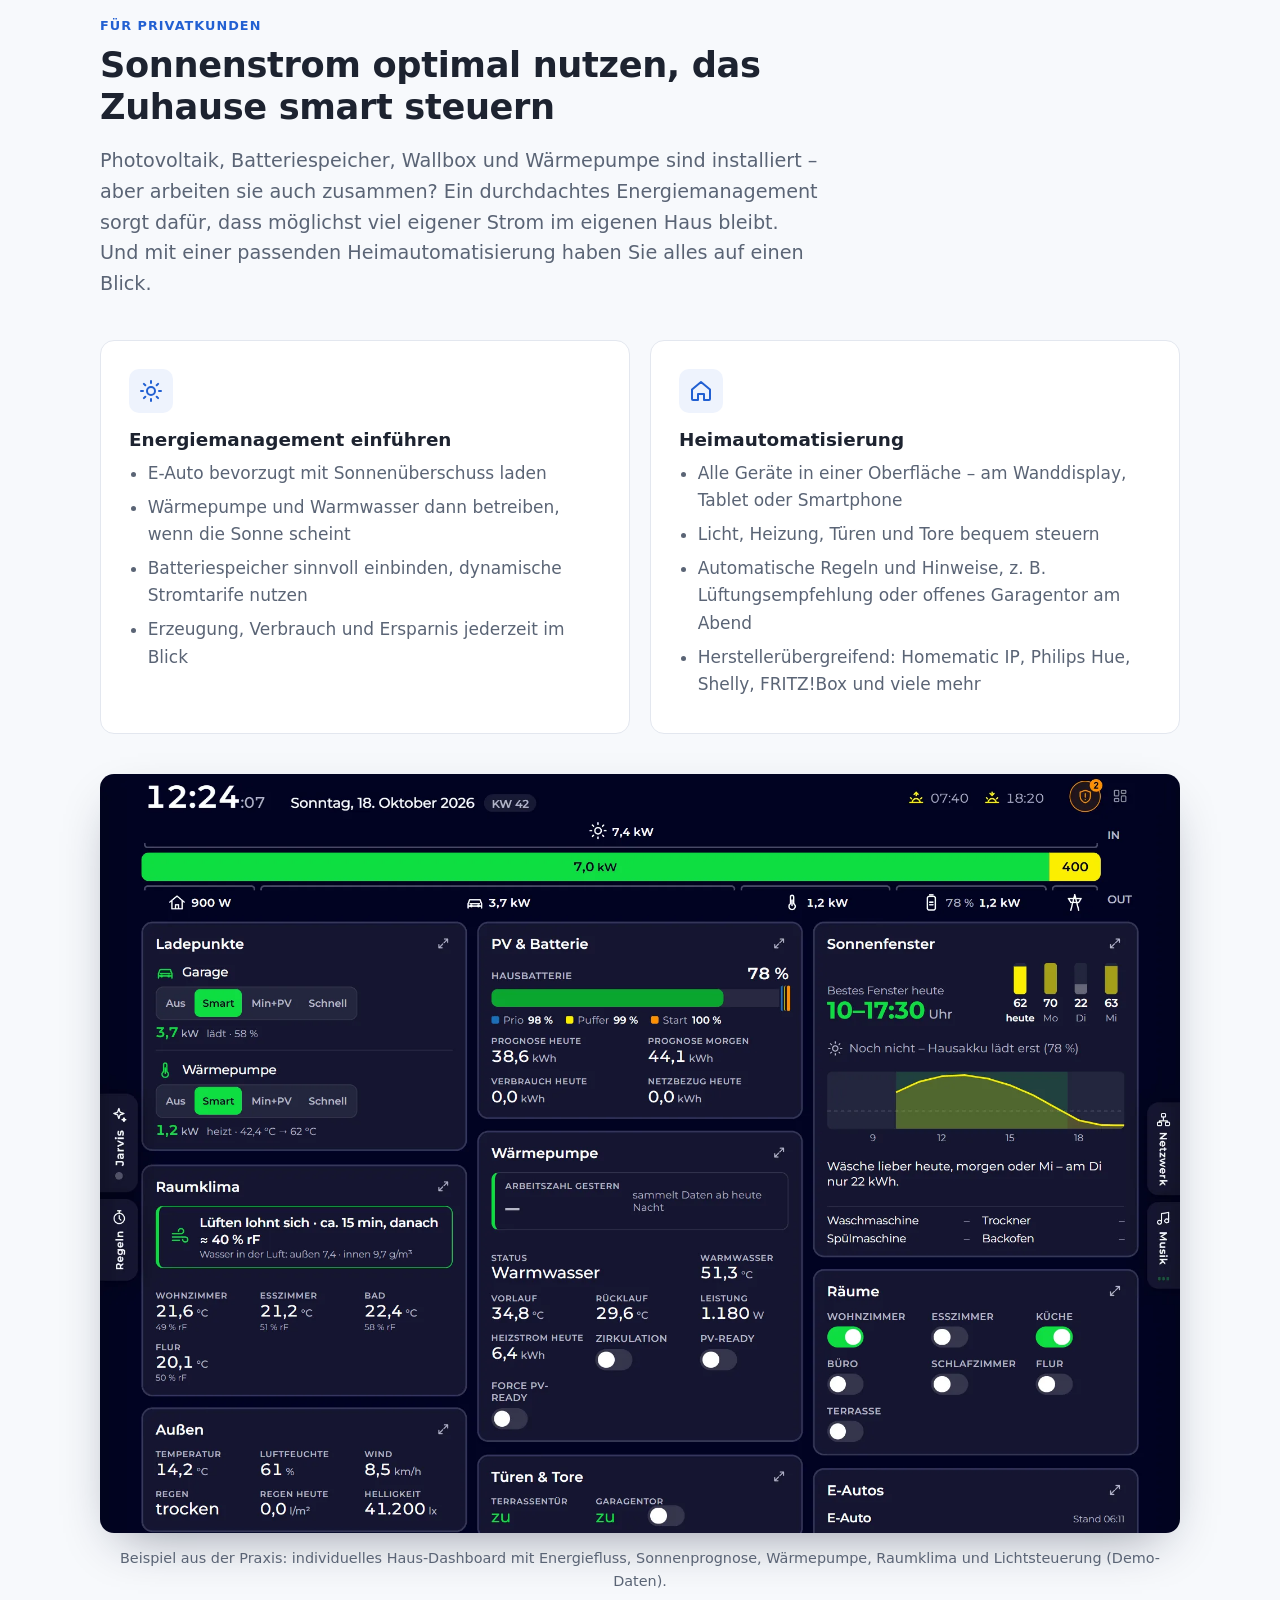
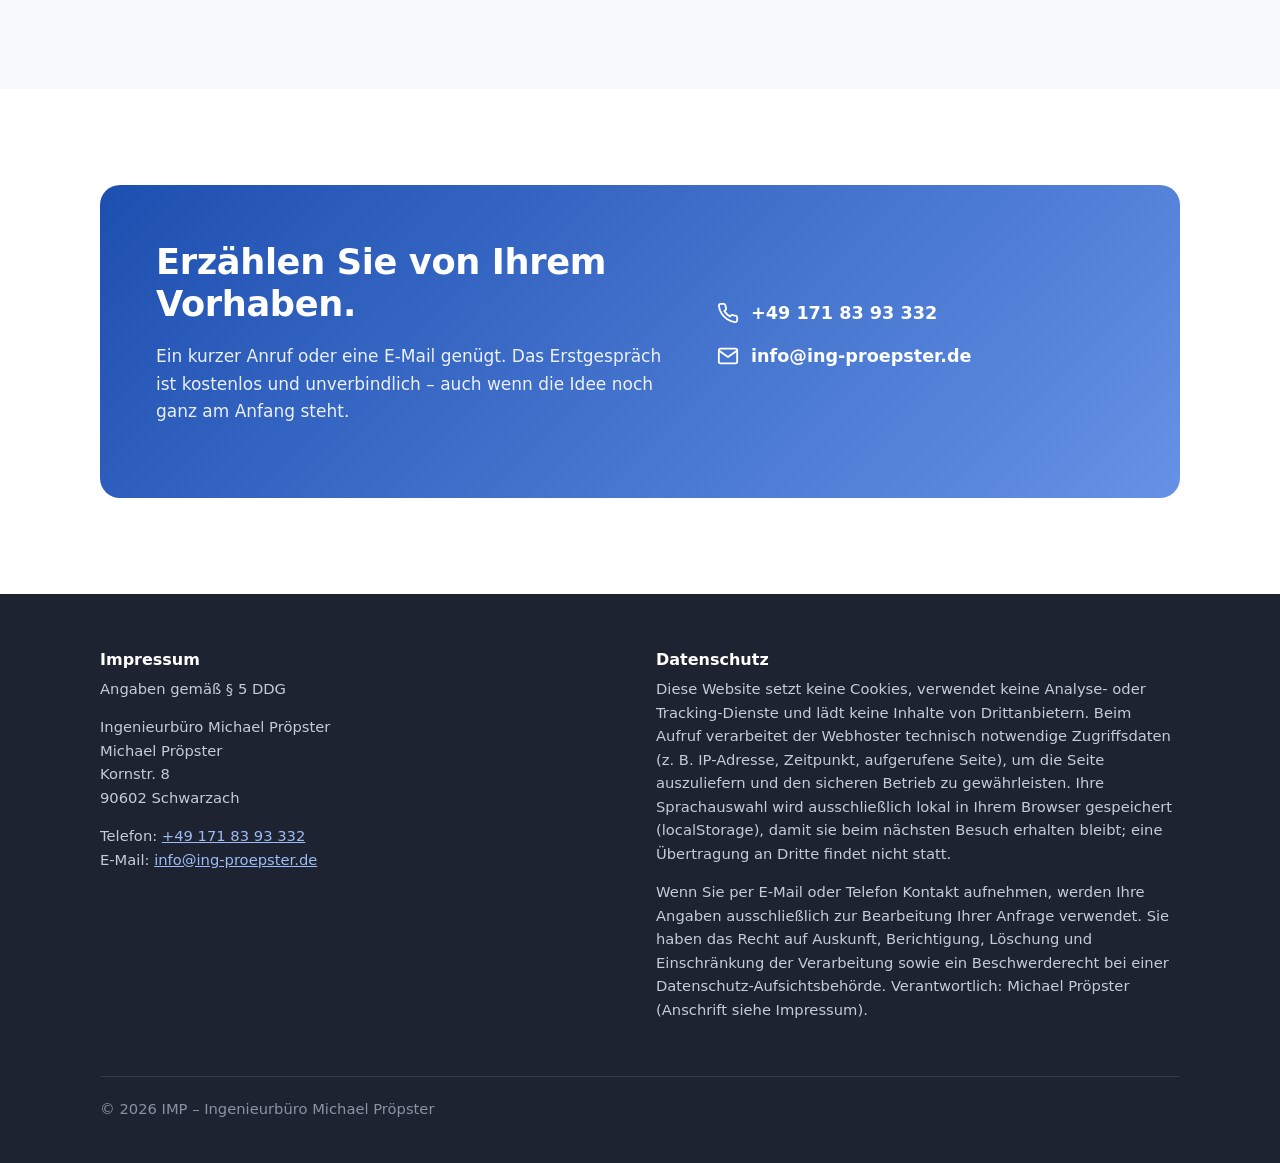
==== commit 394df5fc: "TheIdP recording" ====
--- a/de/index.html
+++ b/de/index.html
@@ -243,6 +243,13 @@
         </article>
       </div>
 
+      <figure class="shot idp-video">
+        <video controls muted playsinline preload="none" poster="../assets/video/theidp-demo-poster.webp" aria-label="Demo: Anmeldung per Passkey und Token Exchange">
+          <source src="../assets/video/theidp-passkey-token-exchange.webm" type="video/webm">
+        </video>
+        <figcaption>Demo-Aufzeichnung (ca. 30 Sekunden, ohne Ton): passwortlose Anmeldung per Passkey bei der fiktiven Kunden-App Fernway, danach Token Exchange zwischen zwei APIs.</figcaption>
+      </figure>
+
       <div class="idp-more">
         <div class="ki-box chat" aria-label="Beispiel: den Identity Provider über einen KI-Assistenten fragen">
           <span class="eyebrow">Fragen Sie Ihren Identity Provider</span>
--- a/assets/css/site.css
+++ b/assets/css/site.css
@@ -209,6 +209,7 @@
 .shot figcaption { margin-top: 14px; font-size: .9rem; color: var(--muted); text-align: center; }
 
 /* Identity Provider */
+.idp-video video { display: block; width: 100%; height: auto; border-radius: var(--radius); background: #141a2b; box-shadow: 0 20px 50px -20px rgba(16, 24, 48, .45); }
 .status-pill {
   display: inline-block; margin-top: 6px; padding: 4px 14px; border-radius: 999px;
   background: #fff; border: 1px solid var(--blue-light); color: var(--blue); font-size: .85rem; font-weight: 600;
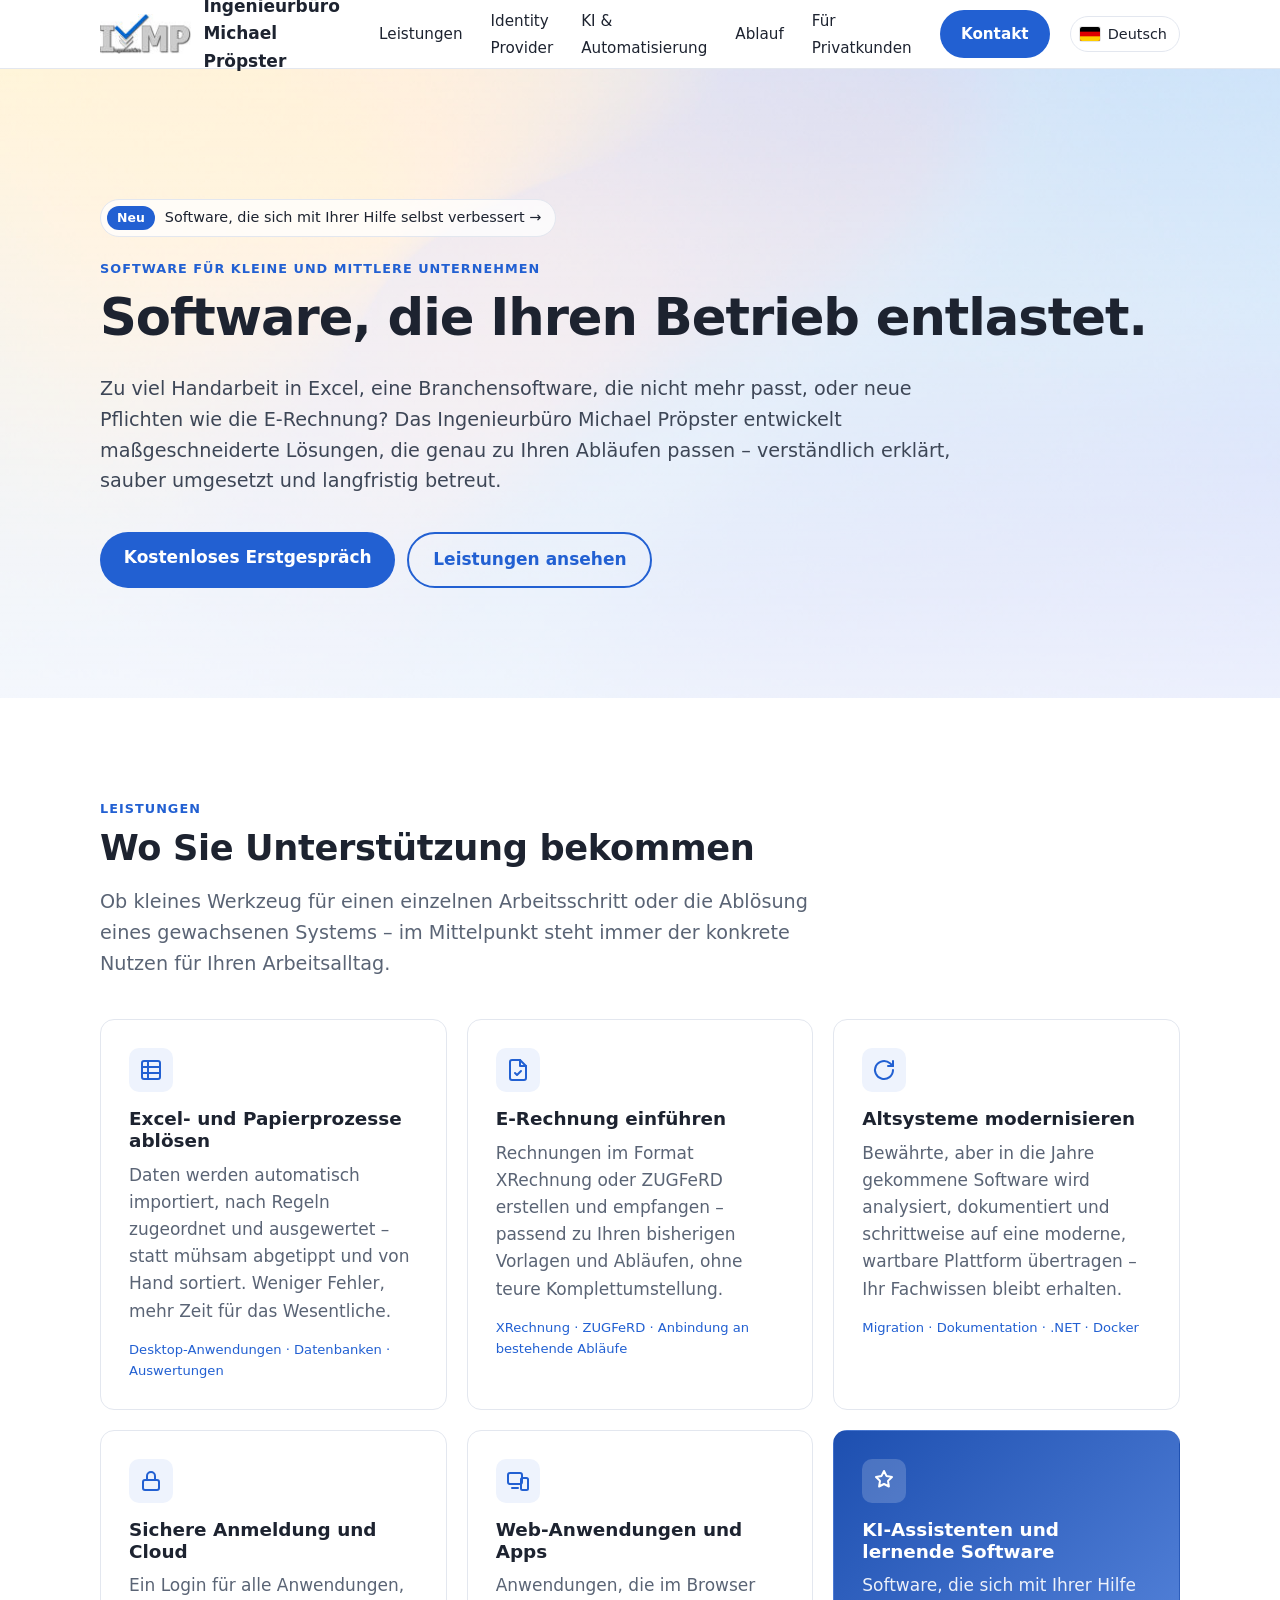
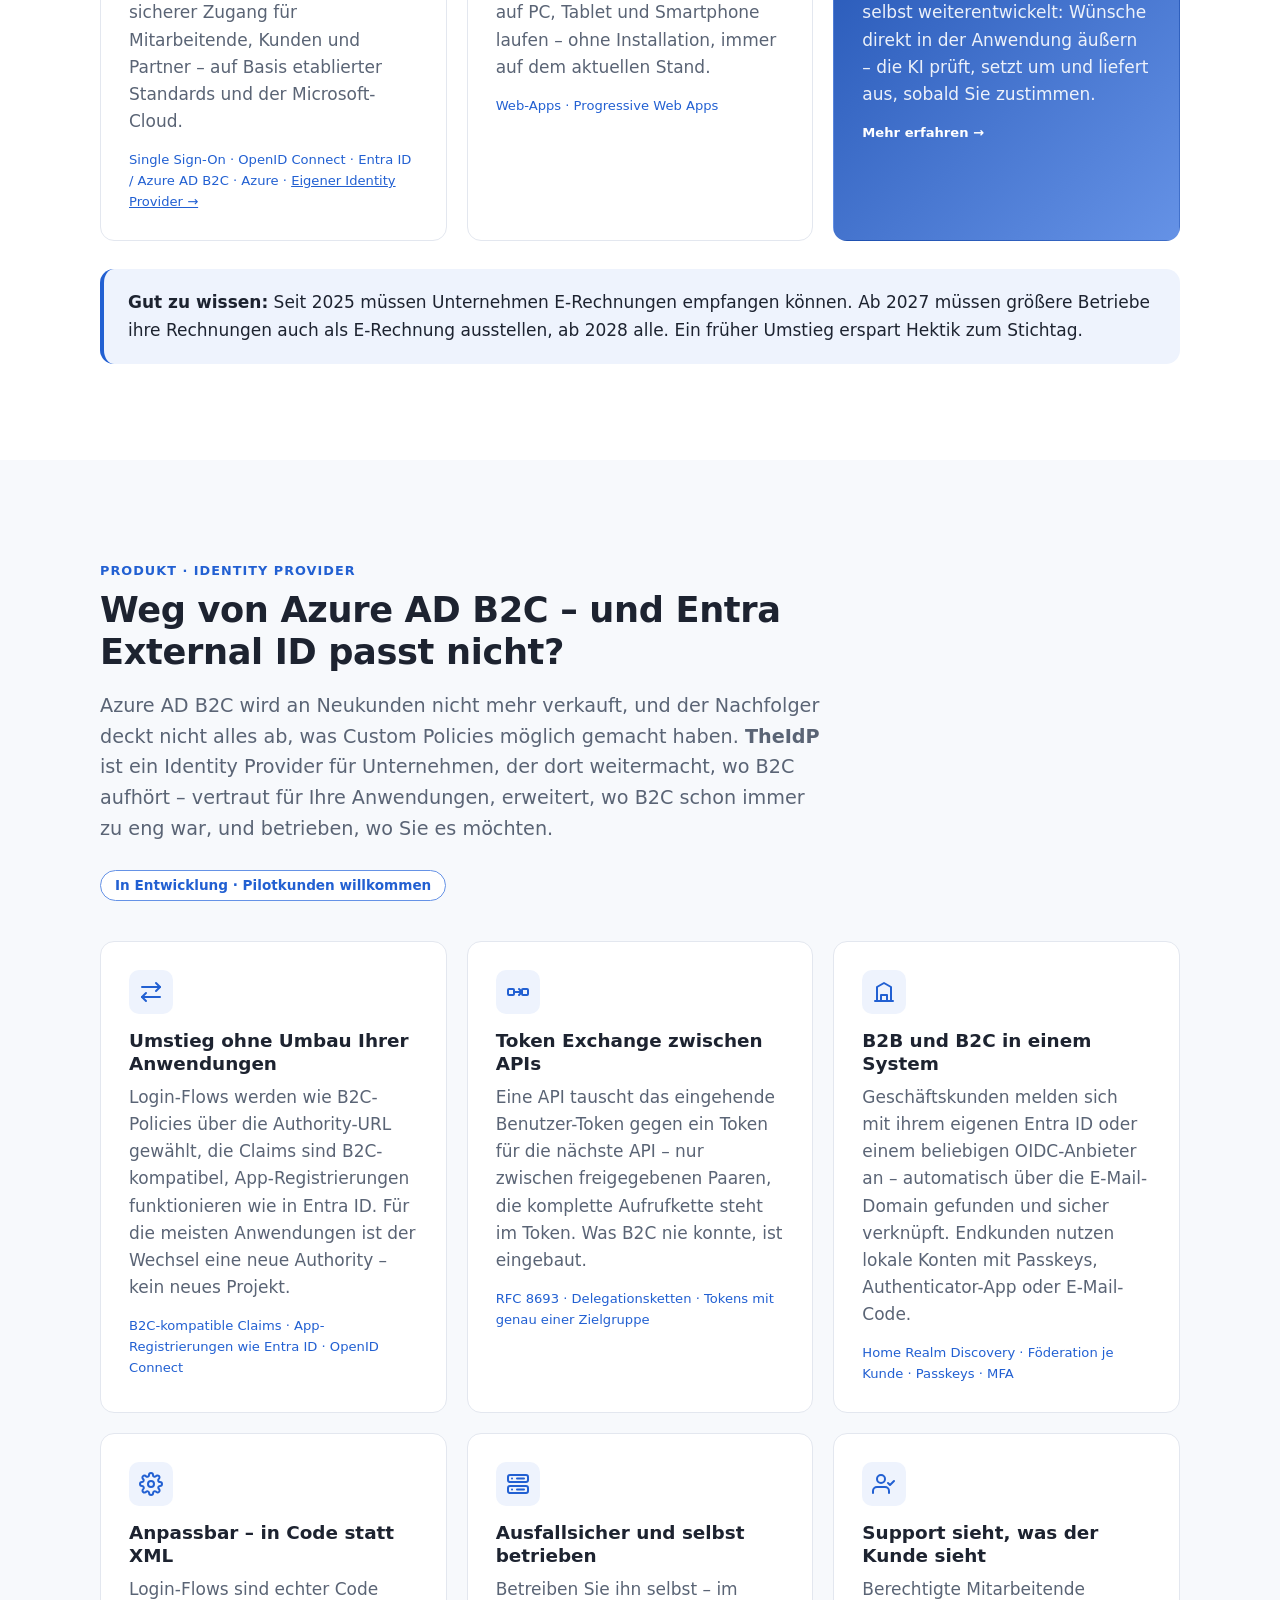
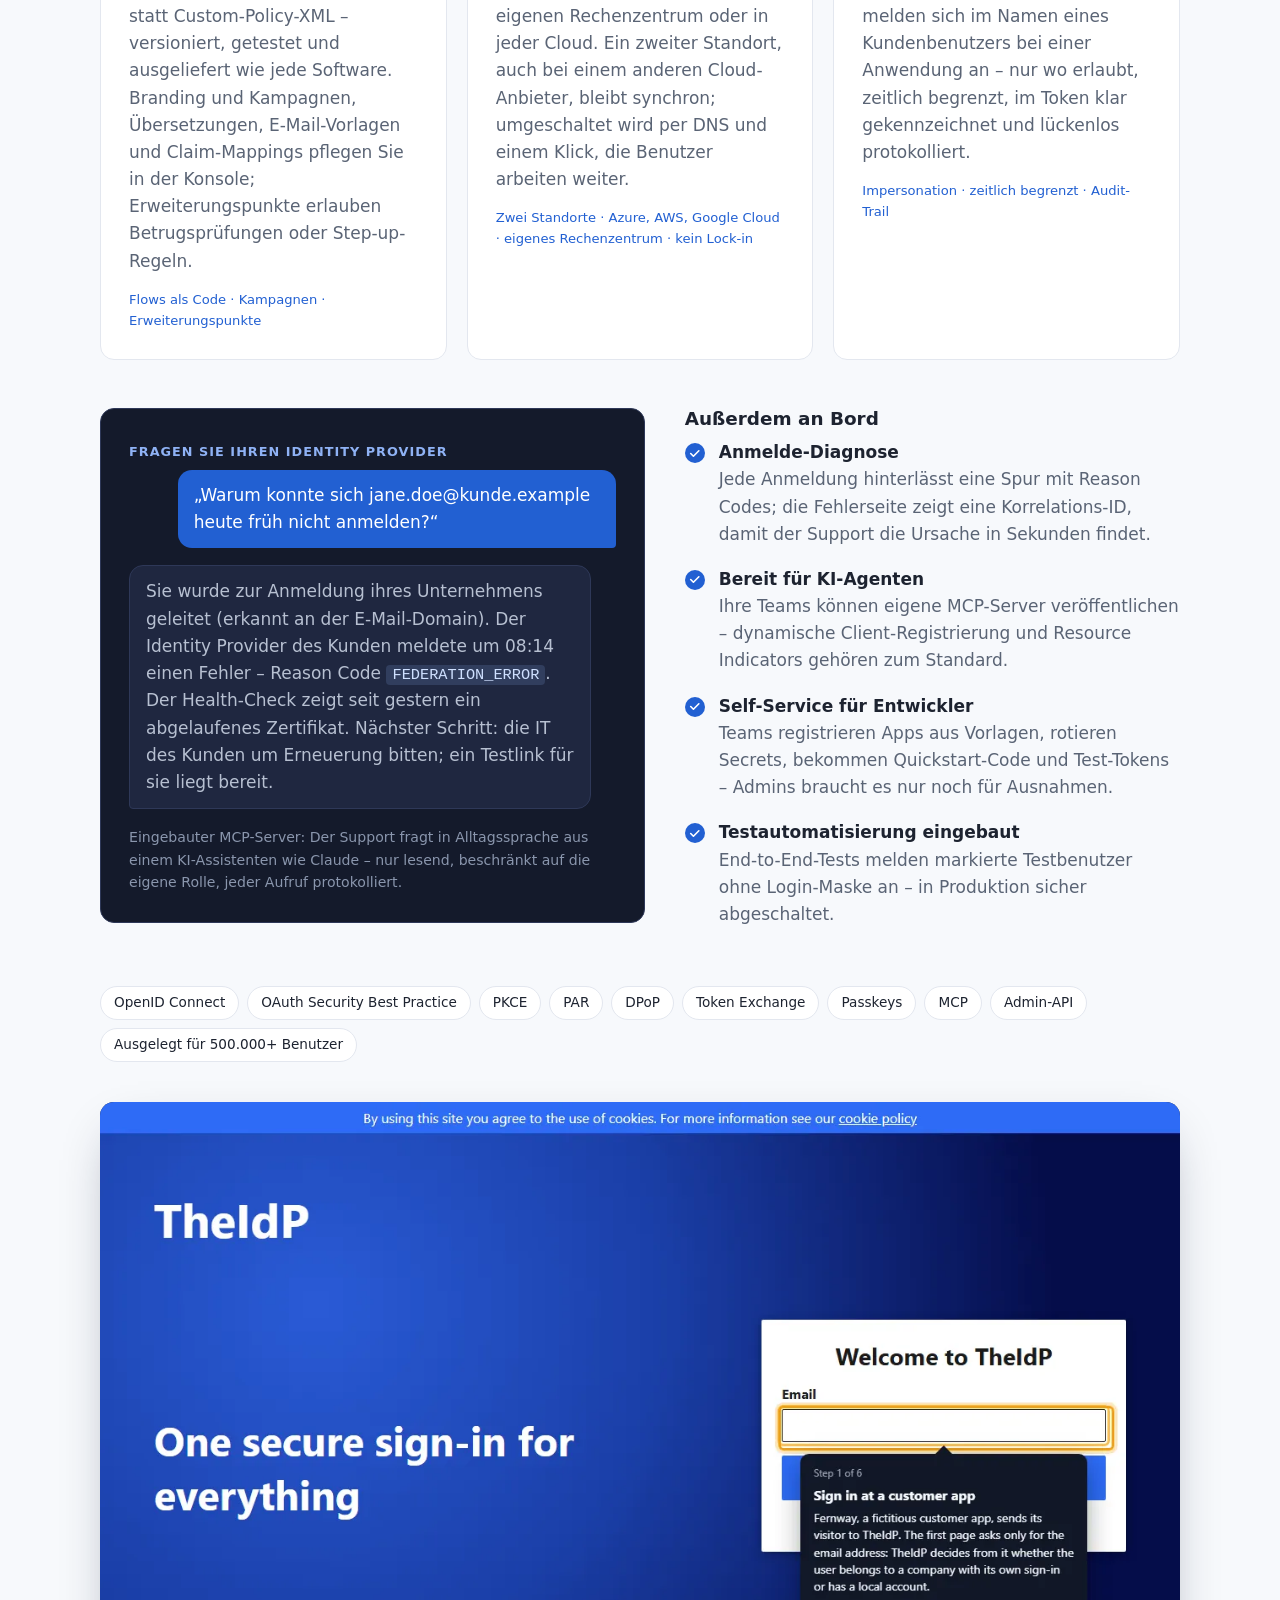
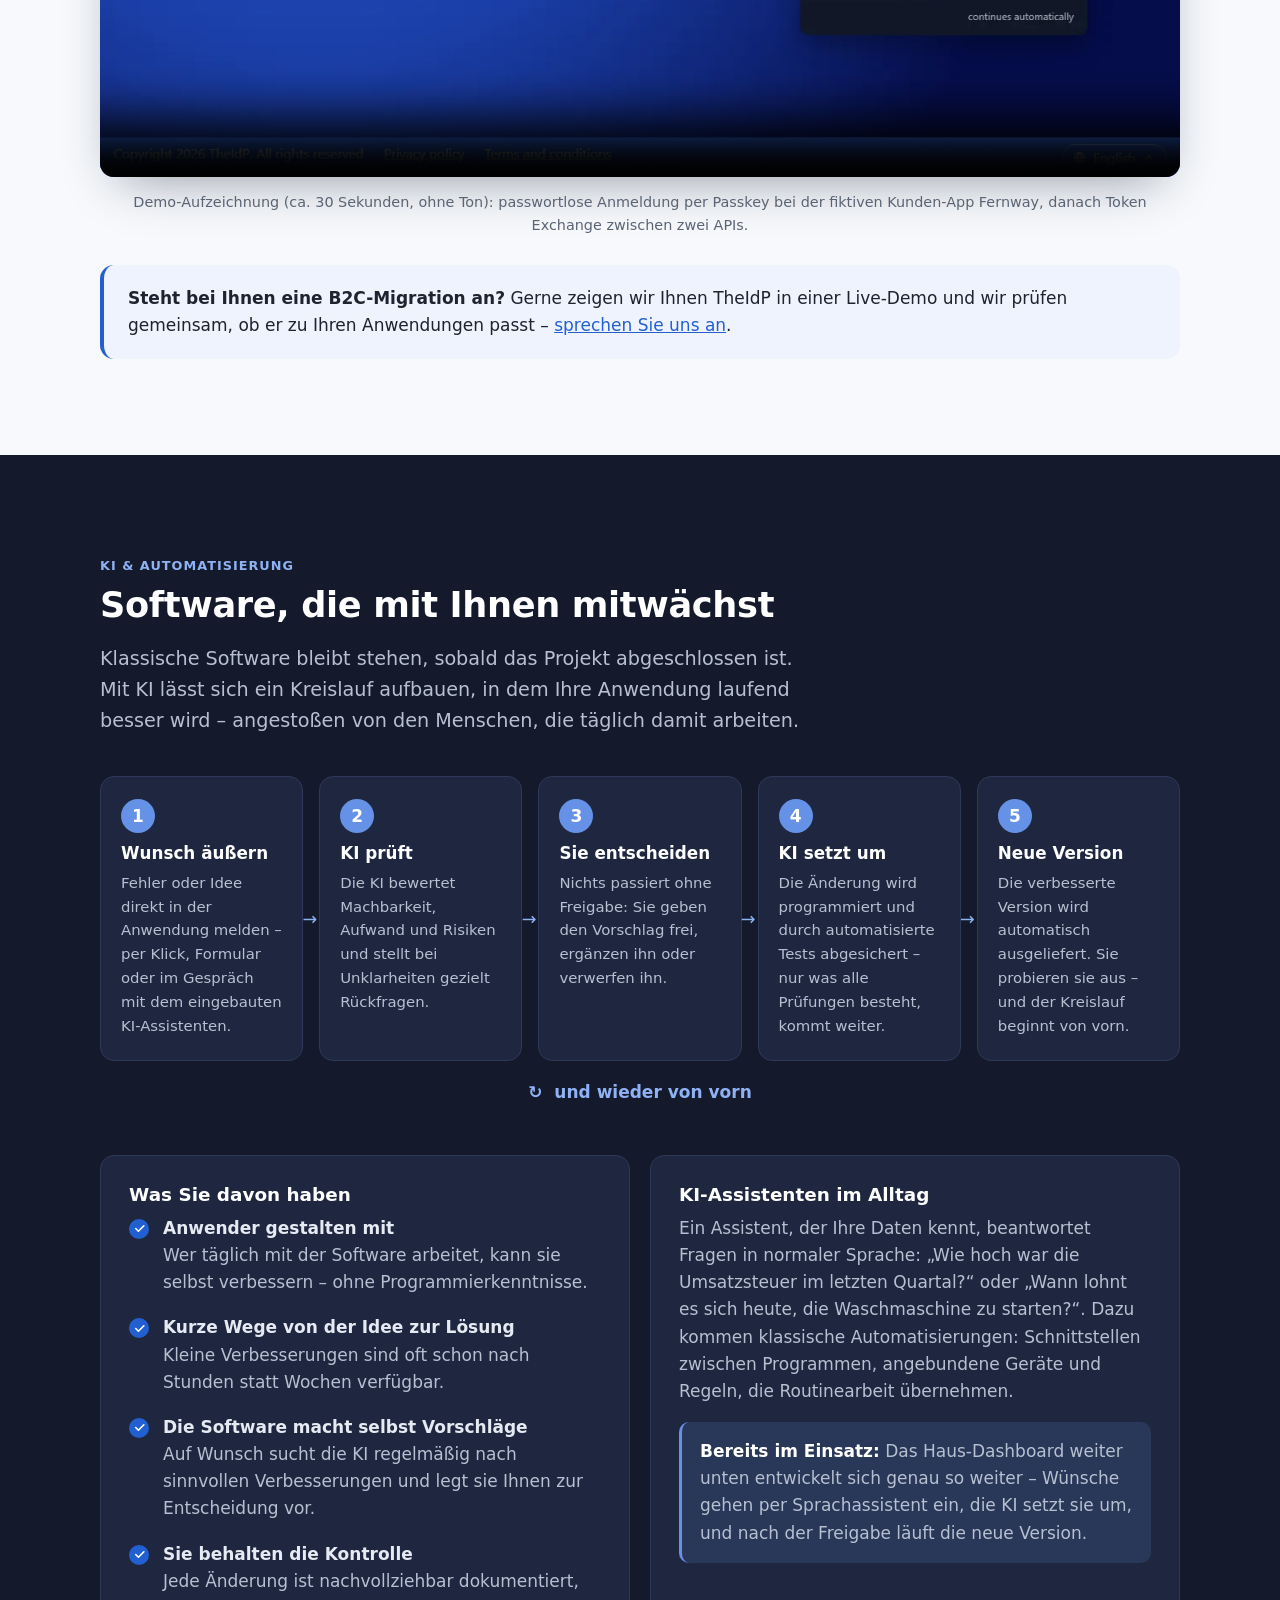
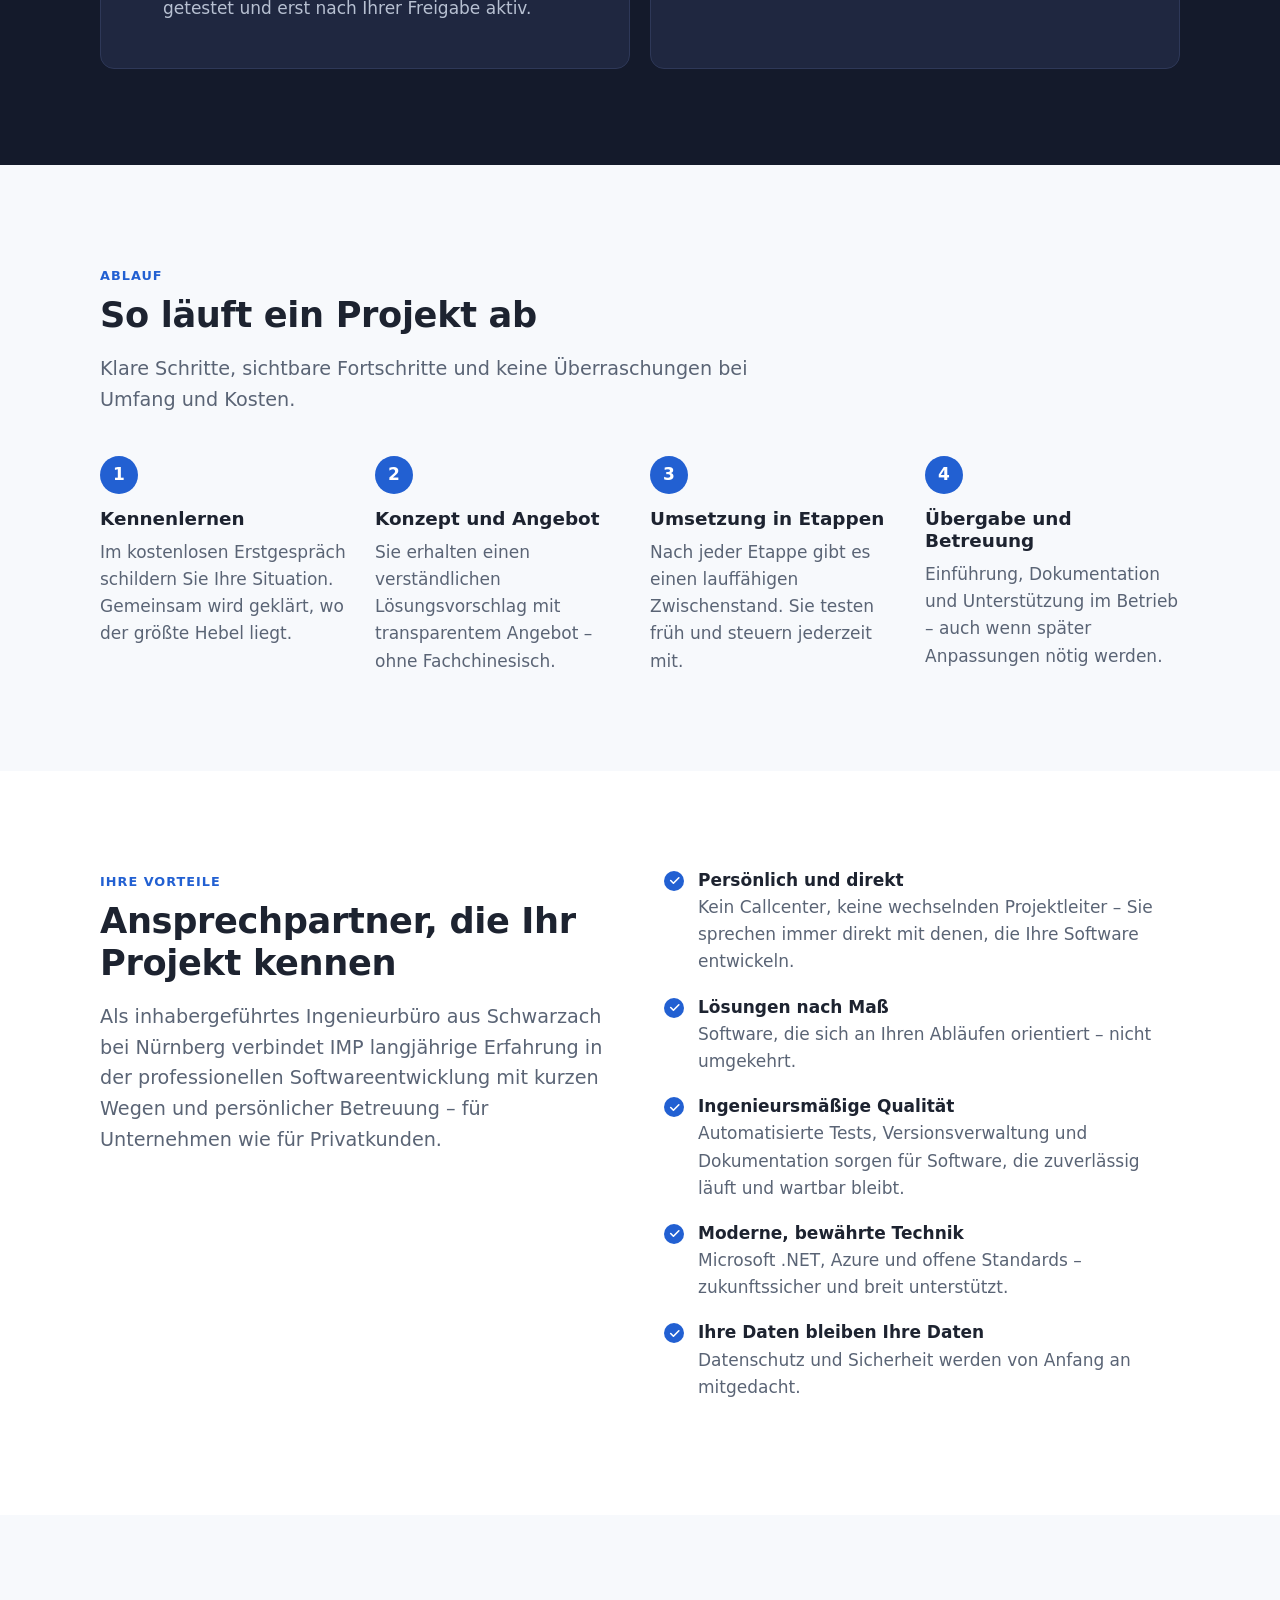
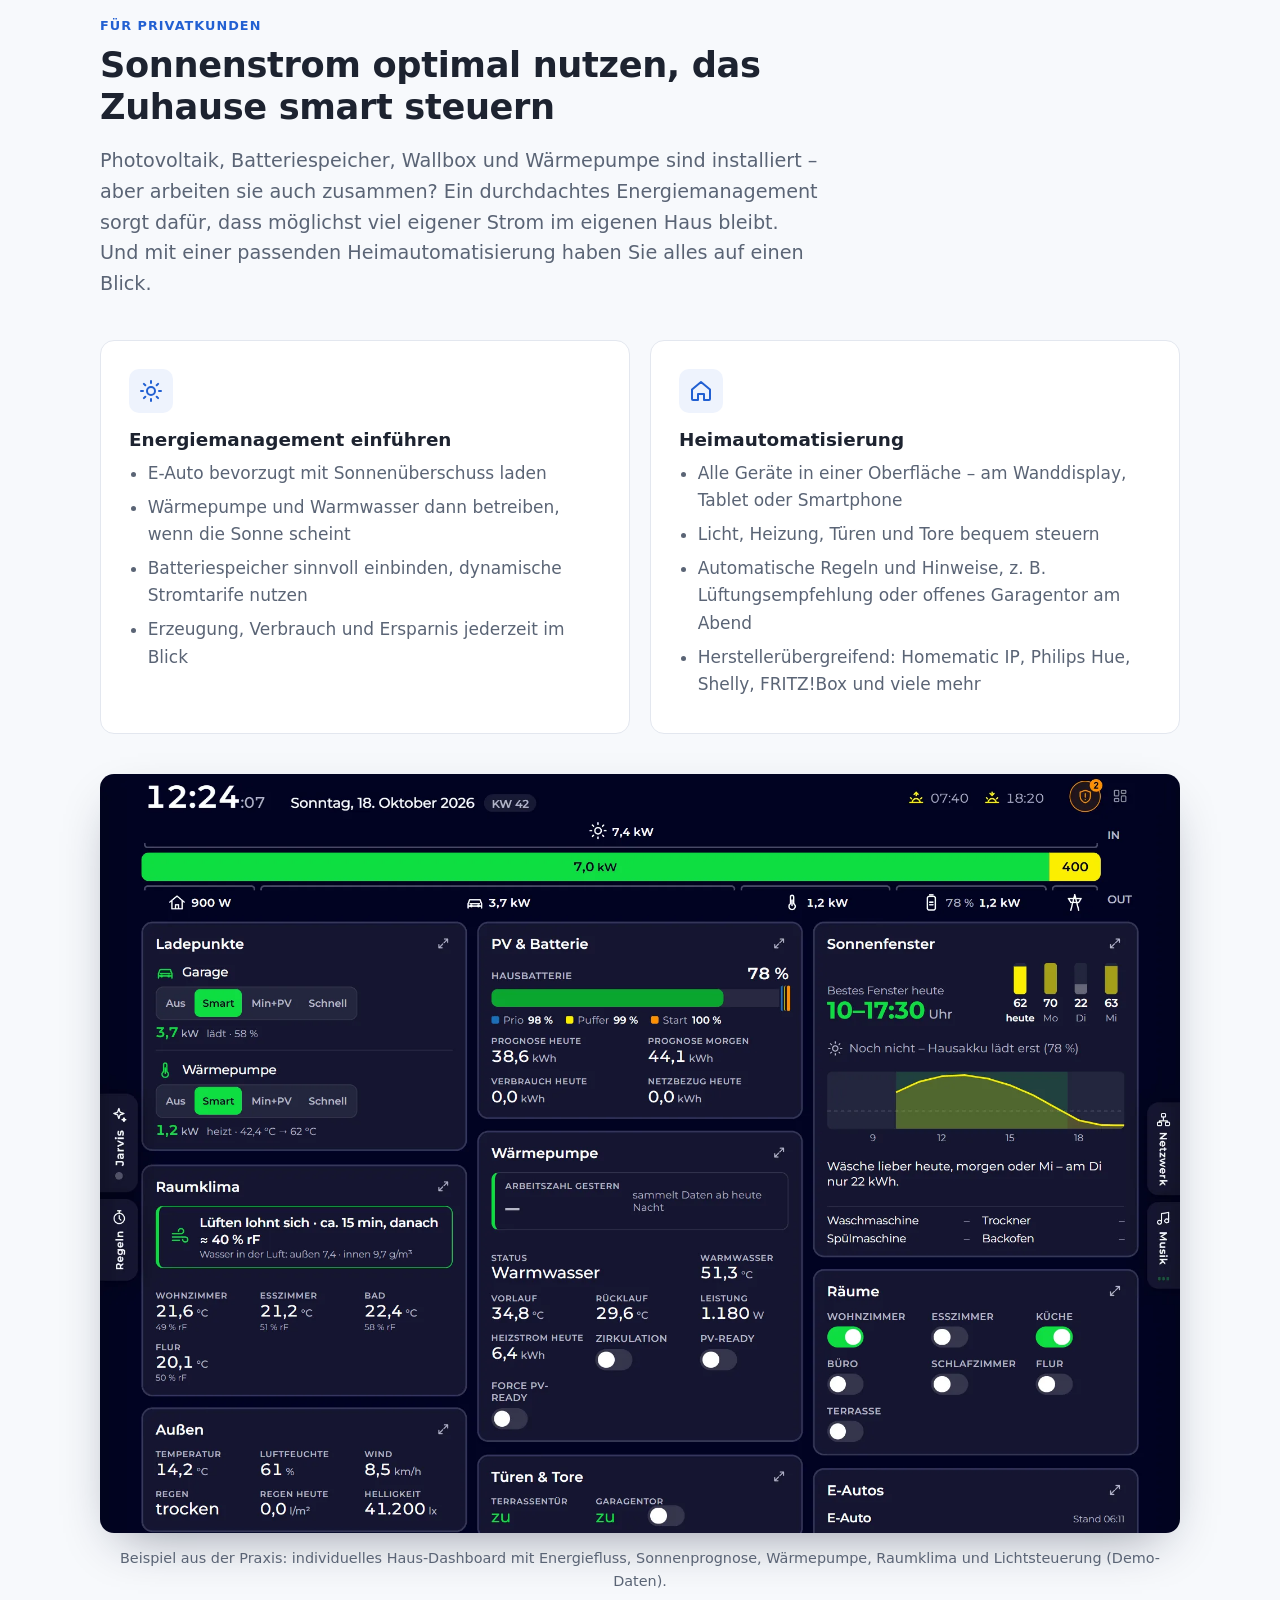
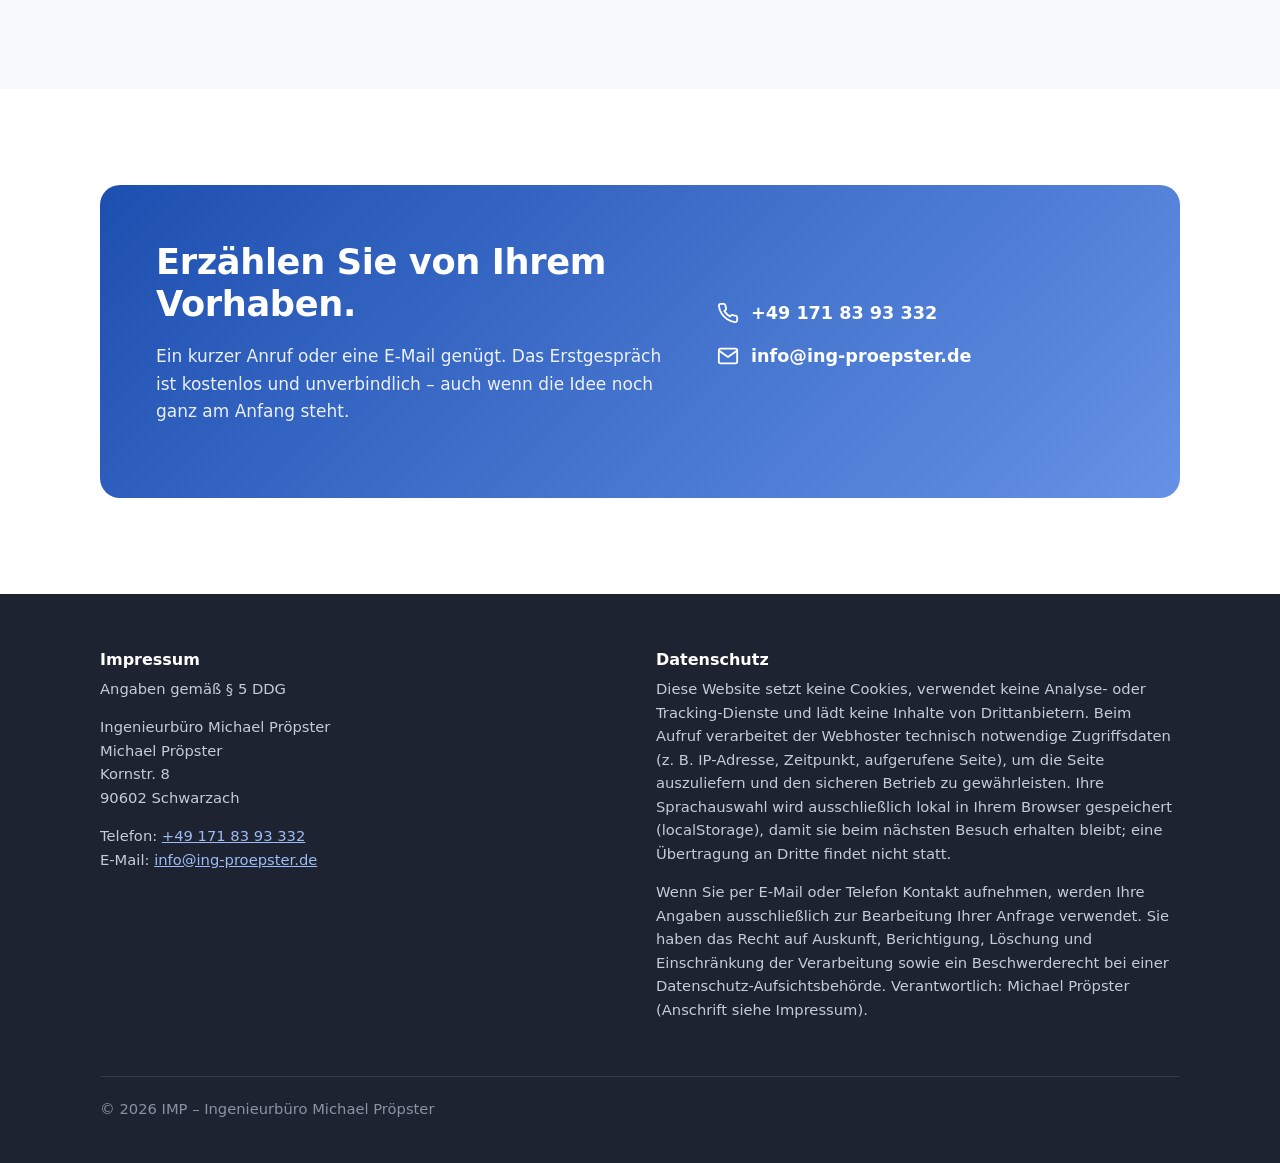
==== commit 69d37131: "idp recording below descriptions" ====
--- a/de/index.html
+++ b/de/index.html
@@ -243,13 +243,6 @@
         </article>
       </div>
 
-      <figure class="shot idp-video">
-        <video controls muted playsinline preload="none" poster="../assets/video/theidp-demo-poster.webp" aria-label="Demo: Anmeldung per Passkey und Token Exchange">
-          <source src="../assets/video/theidp-passkey-token-exchange.webm" type="video/webm">
-        </video>
-        <figcaption>Demo-Aufzeichnung (ca. 30 Sekunden, ohne Ton): passwortlose Anmeldung per Passkey bei der fiktiven Kunden-App Fernway, danach Token Exchange zwischen zwei APIs.</figcaption>
-      </figure>
-
       <div class="idp-more">
         <div class="ki-box chat" aria-label="Beispiel: den Identity Provider über einen KI-Assistenten fragen">
           <span class="eyebrow">Fragen Sie Ihren Identity Provider</span>
@@ -281,6 +274,13 @@
         <li>Token Exchange</li><li>Passkeys</li><li>MCP</li><li>Admin-API</li>
         <li>Ausgelegt für 500.000+ Benutzer</li>
       </ul>
+
+      <figure class="shot idp-video">
+        <video controls muted playsinline preload="none" poster="../assets/video/theidp-demo-poster.webp" aria-label="Demo: Anmeldung per Passkey und Token Exchange">
+          <source src="../assets/video/theidp-passkey-token-exchange.webm" type="video/webm">
+        </video>
+        <figcaption>Demo-Aufzeichnung (ca. 30 Sekunden, ohne Ton): passwortlose Anmeldung per Passkey bei der fiktiven Kunden-App Fernway, danach Token Exchange zwischen zwei APIs.</figcaption>
+      </figure>
 
       <div class="note">
         <p><strong>Steht bei Ihnen eine B2C-Migration an?</strong> Gerne zeigen wir Ihnen TheIdP in einer Live-Demo und wir
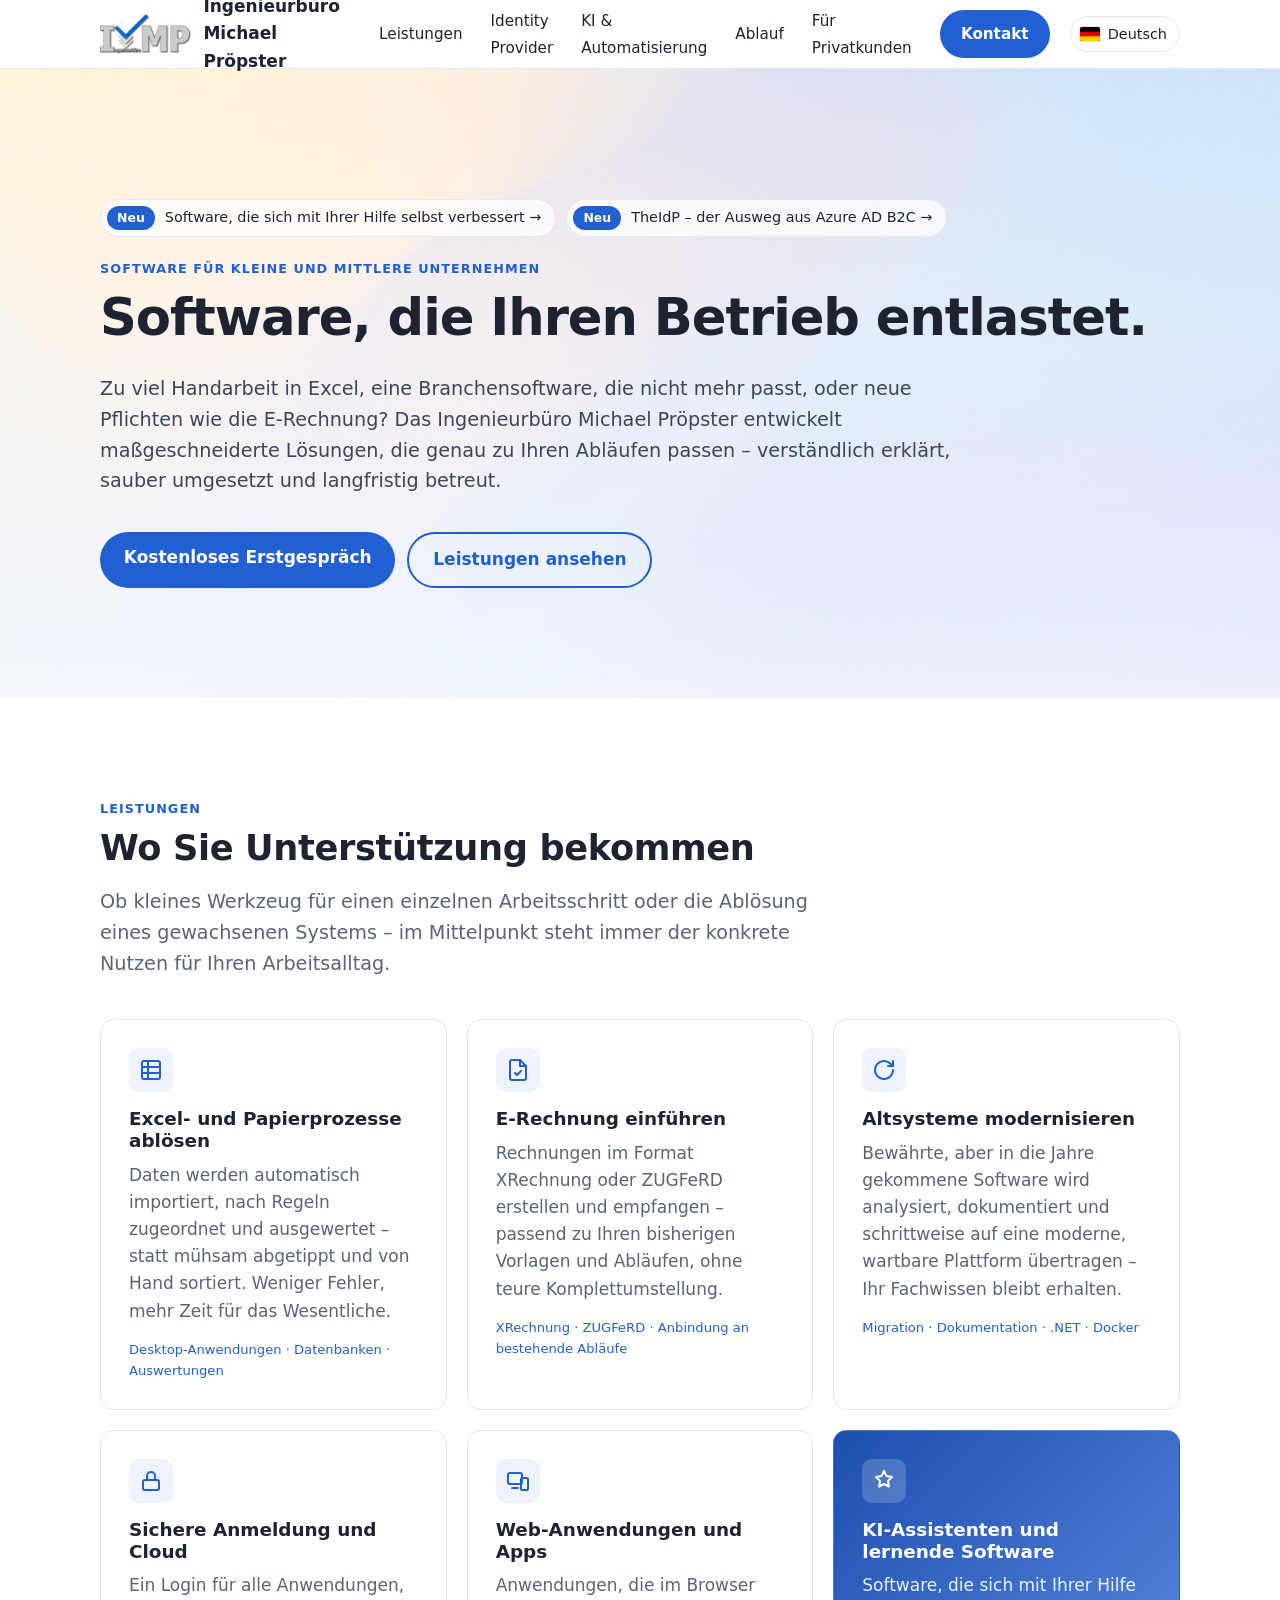
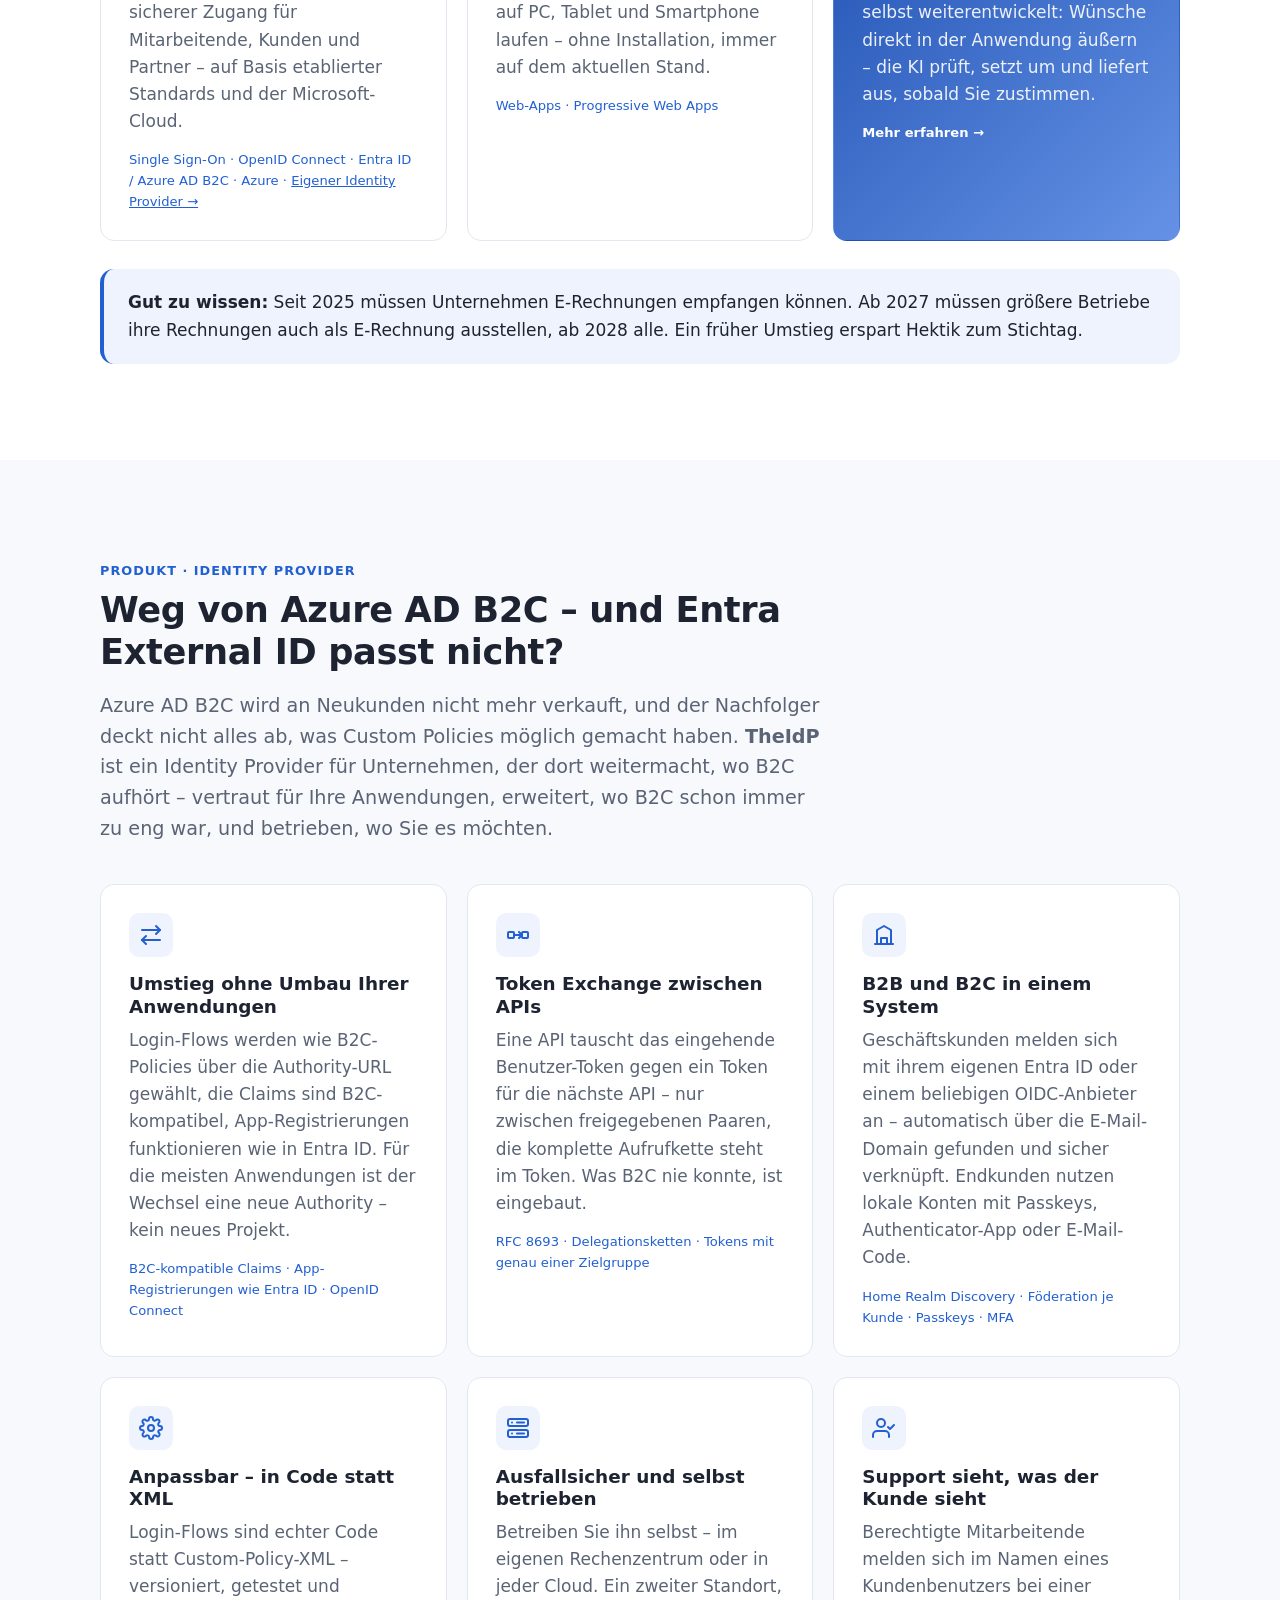
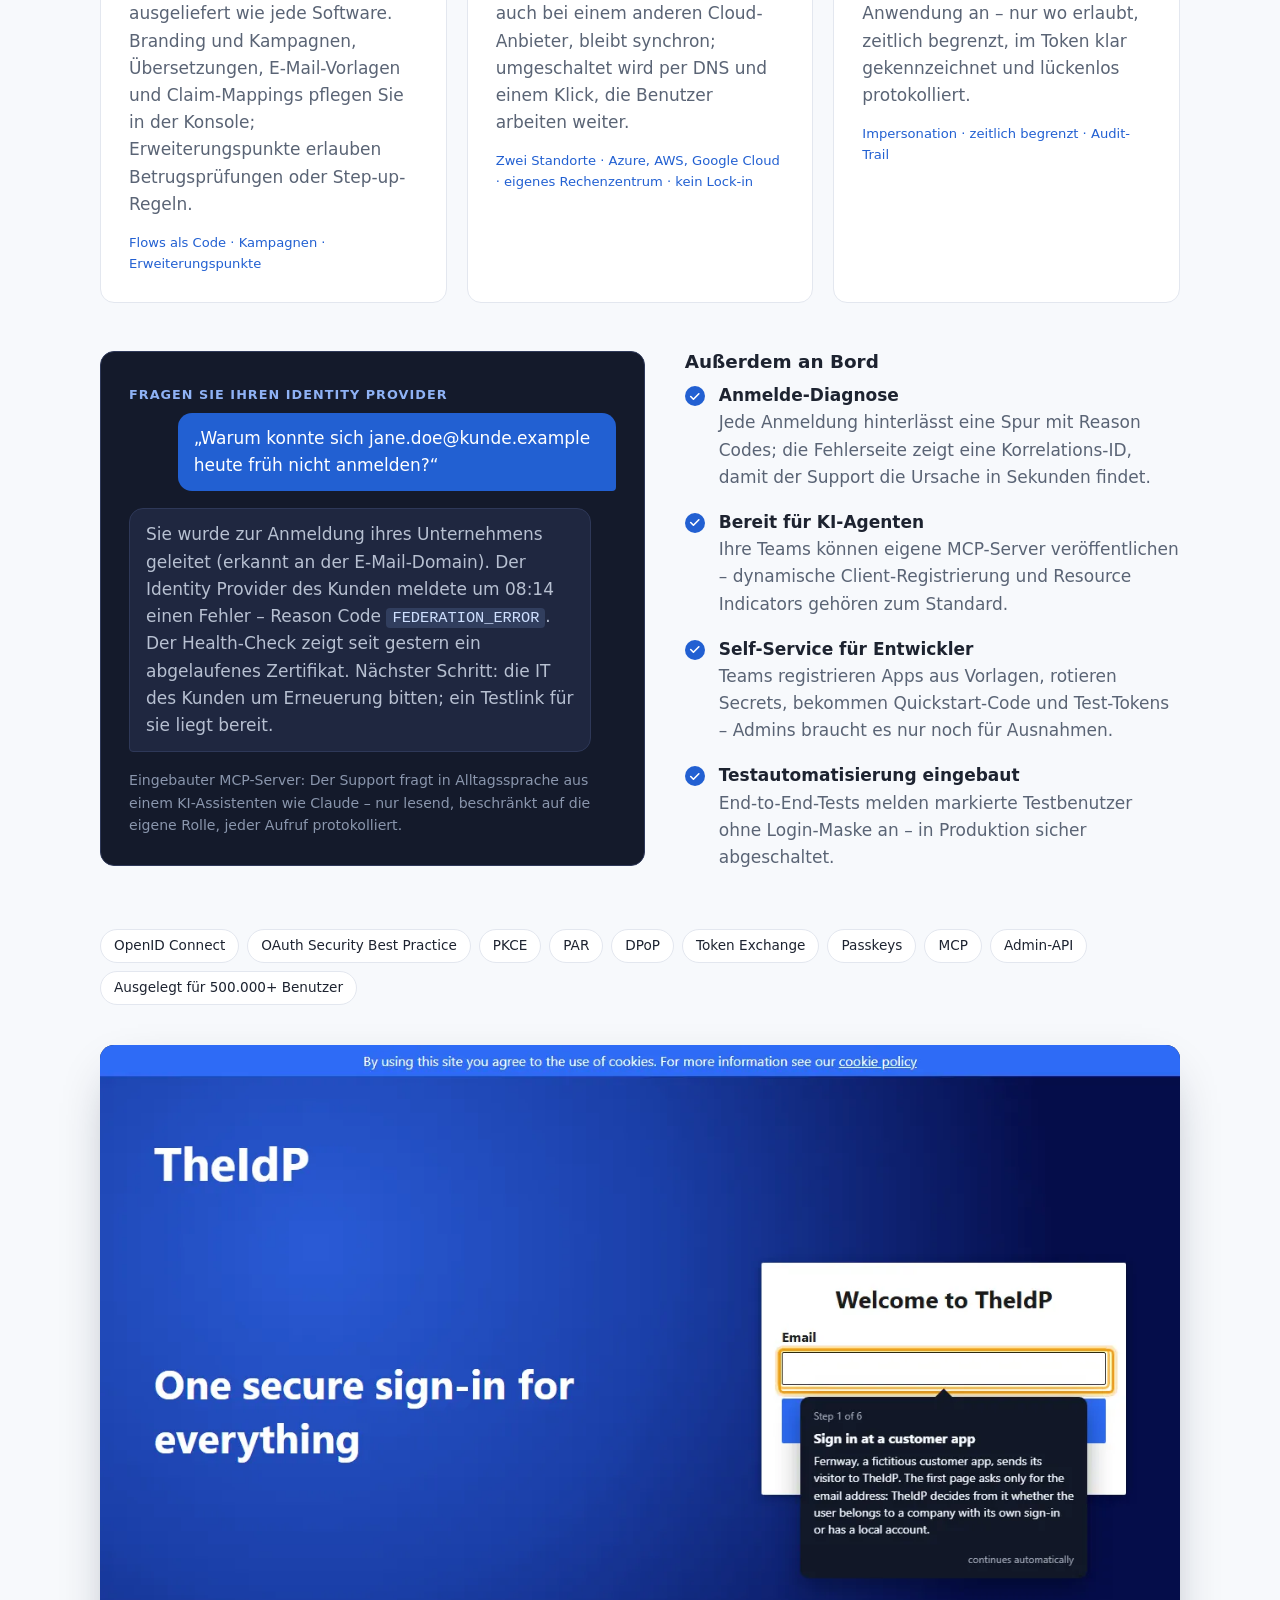
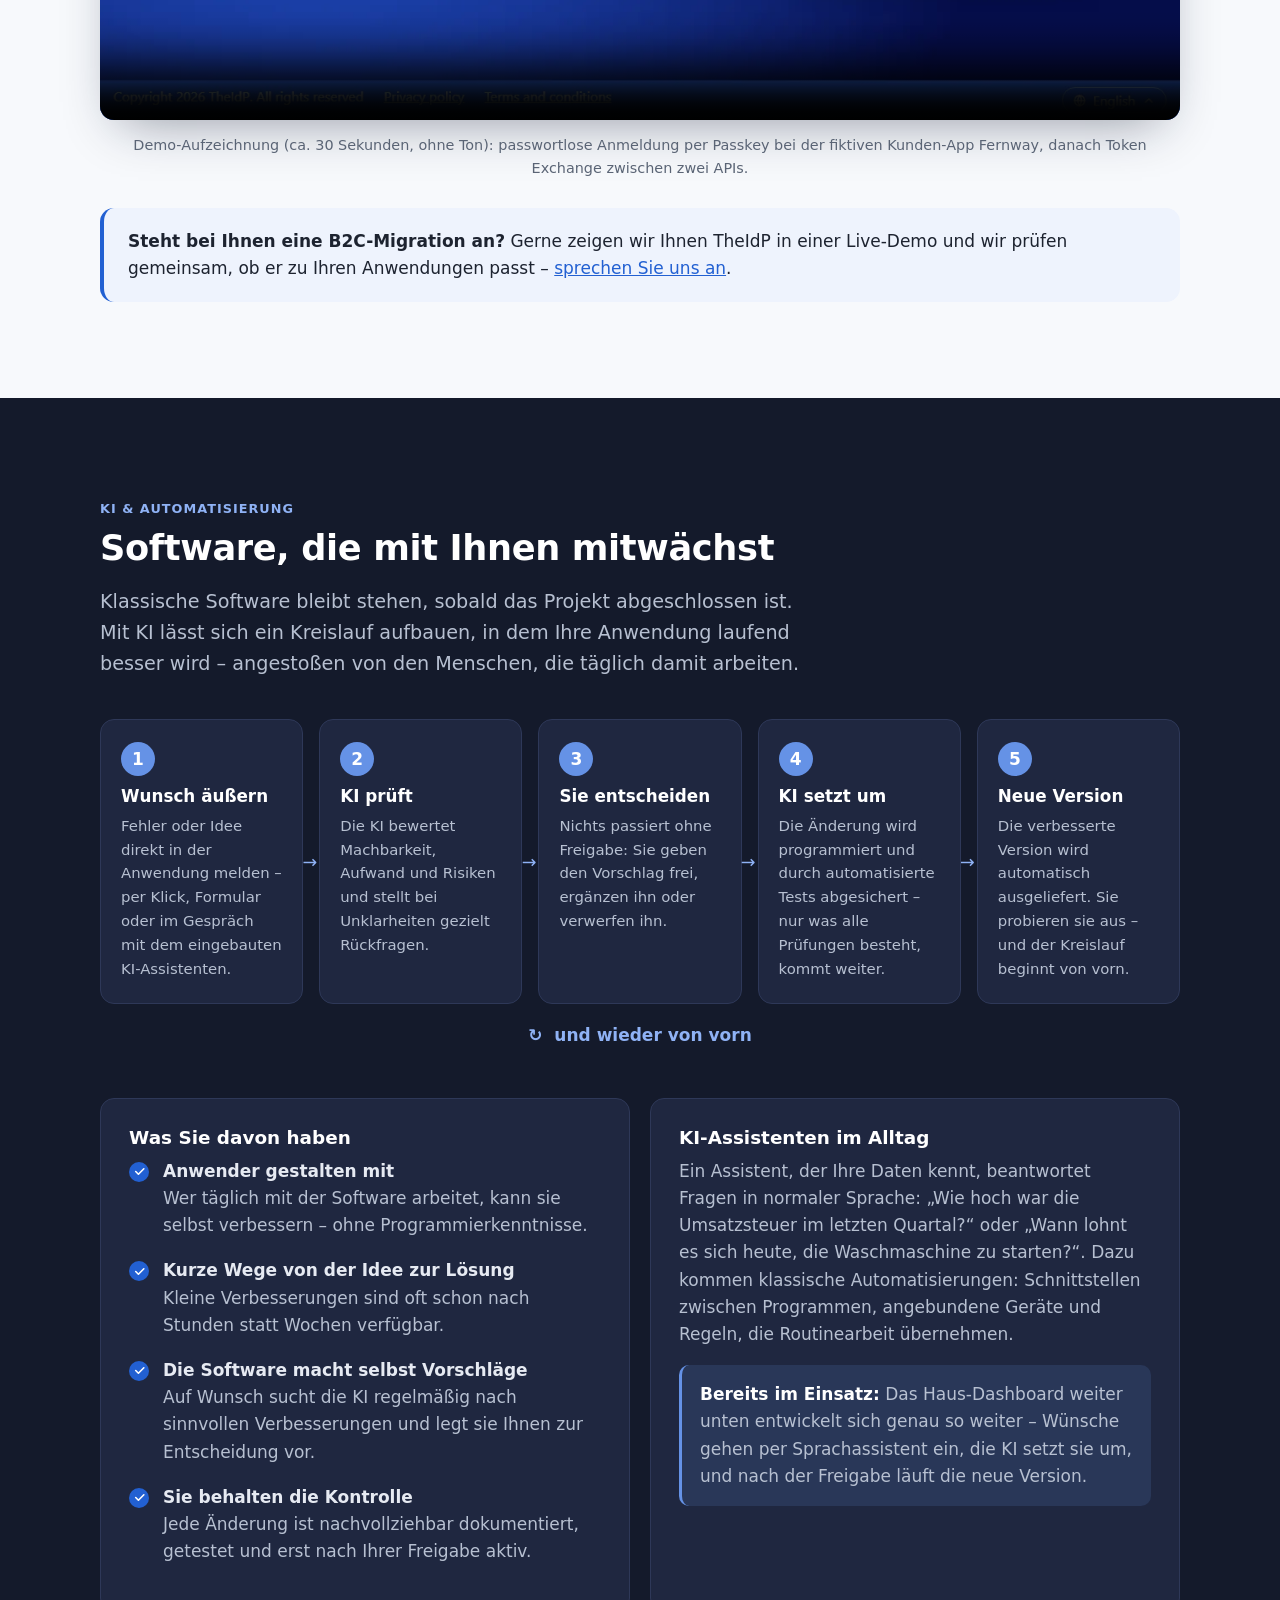
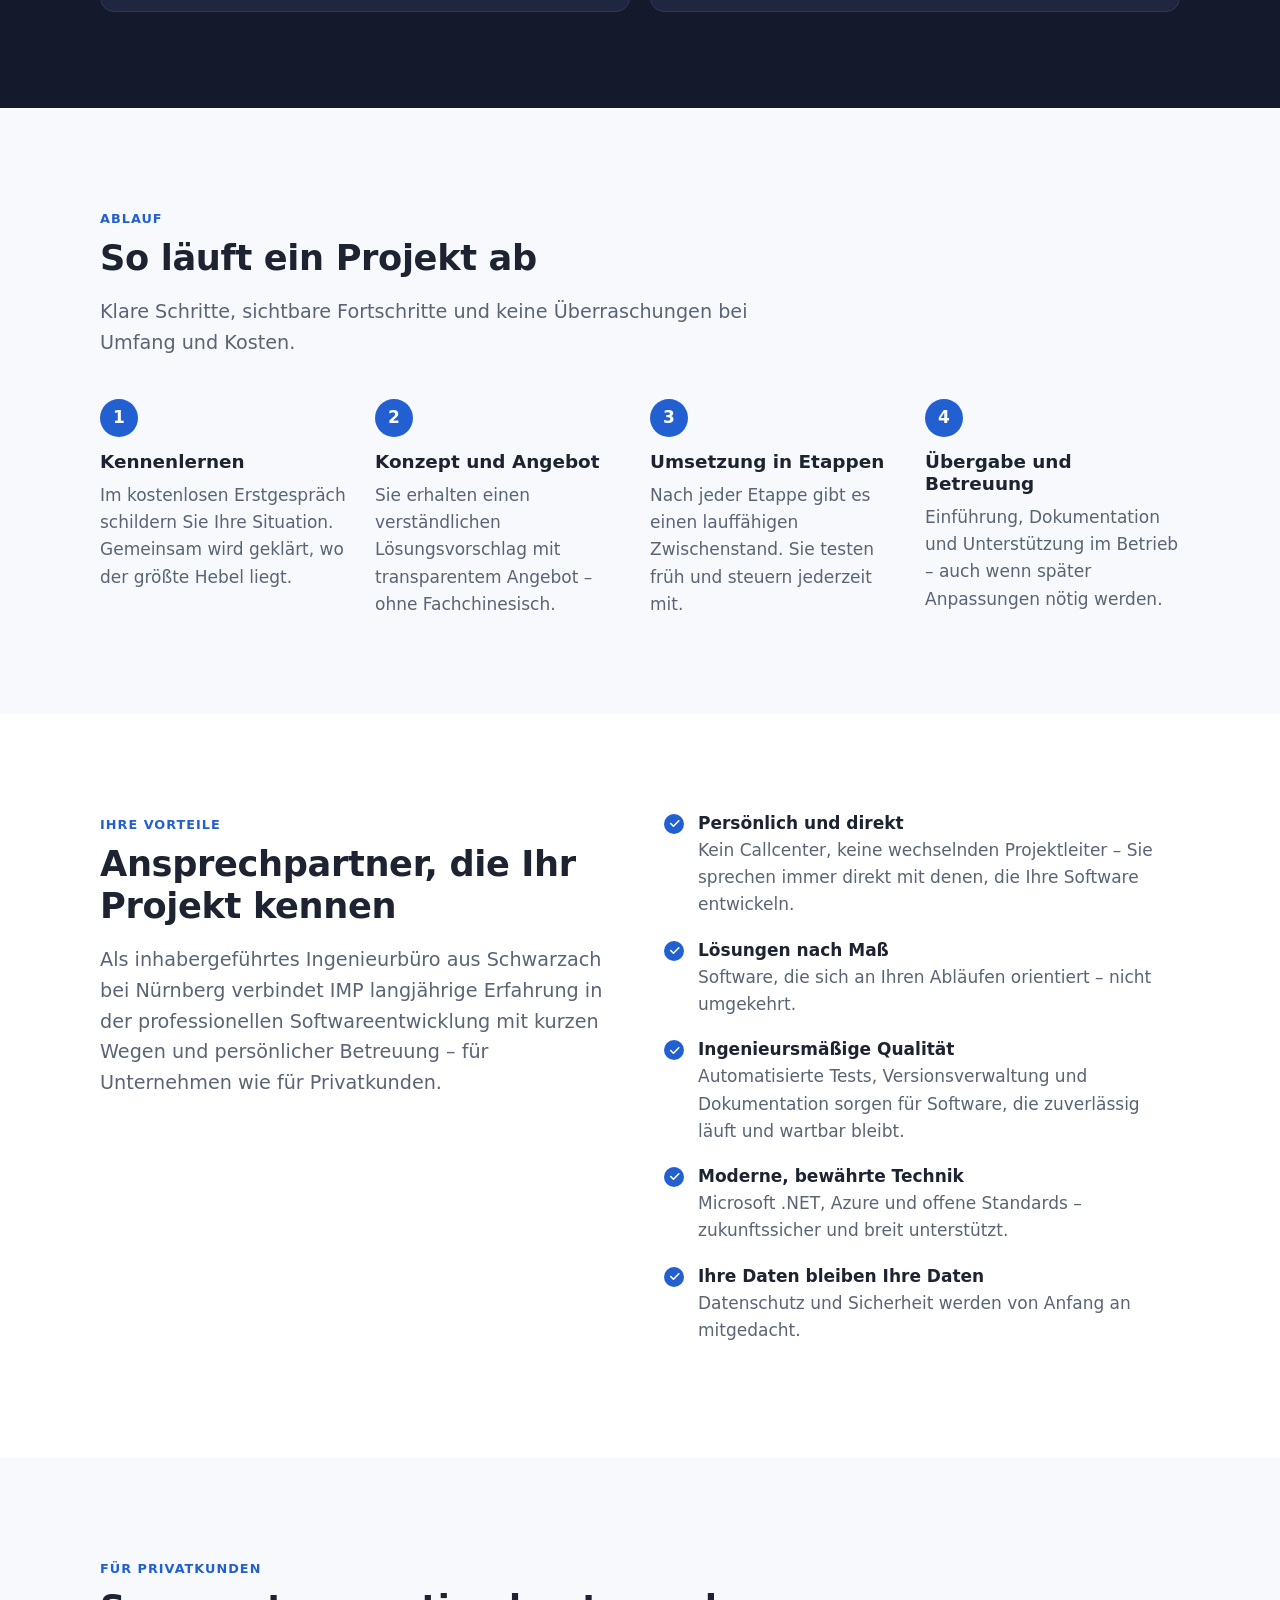
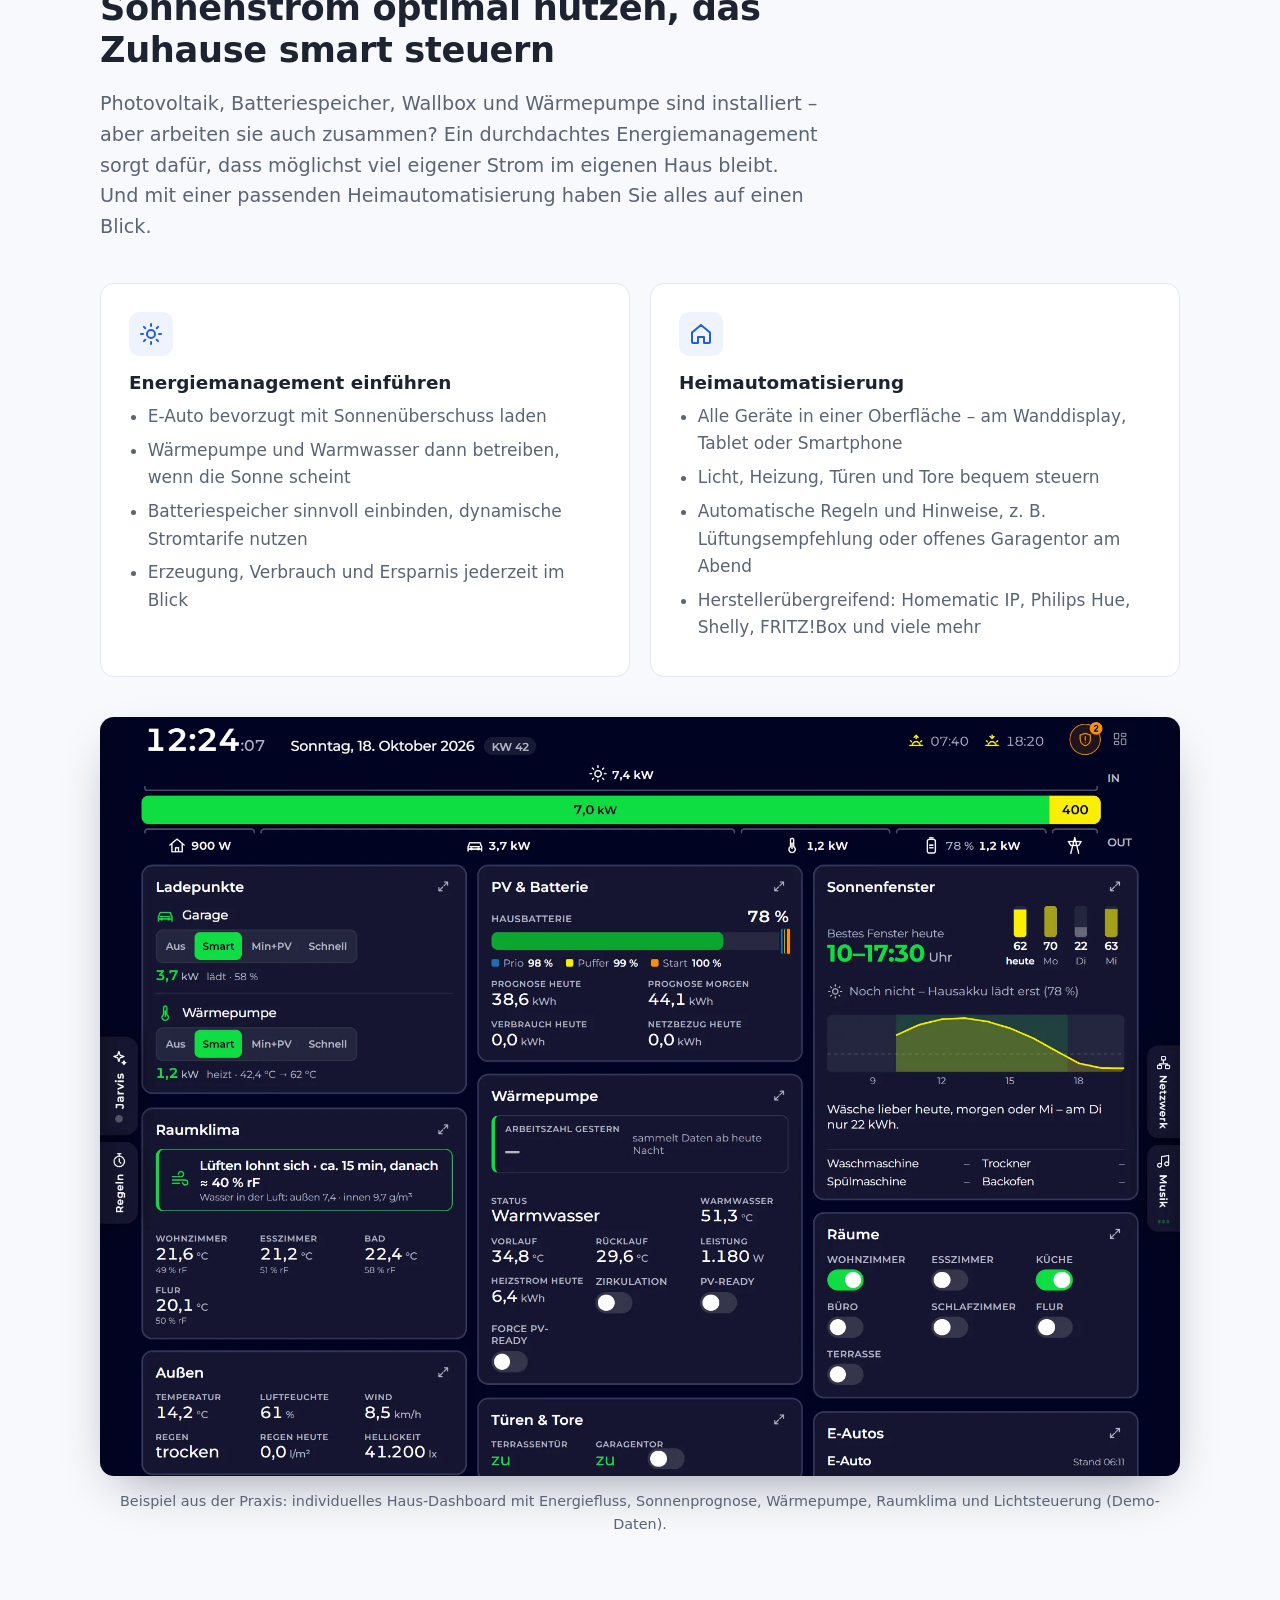
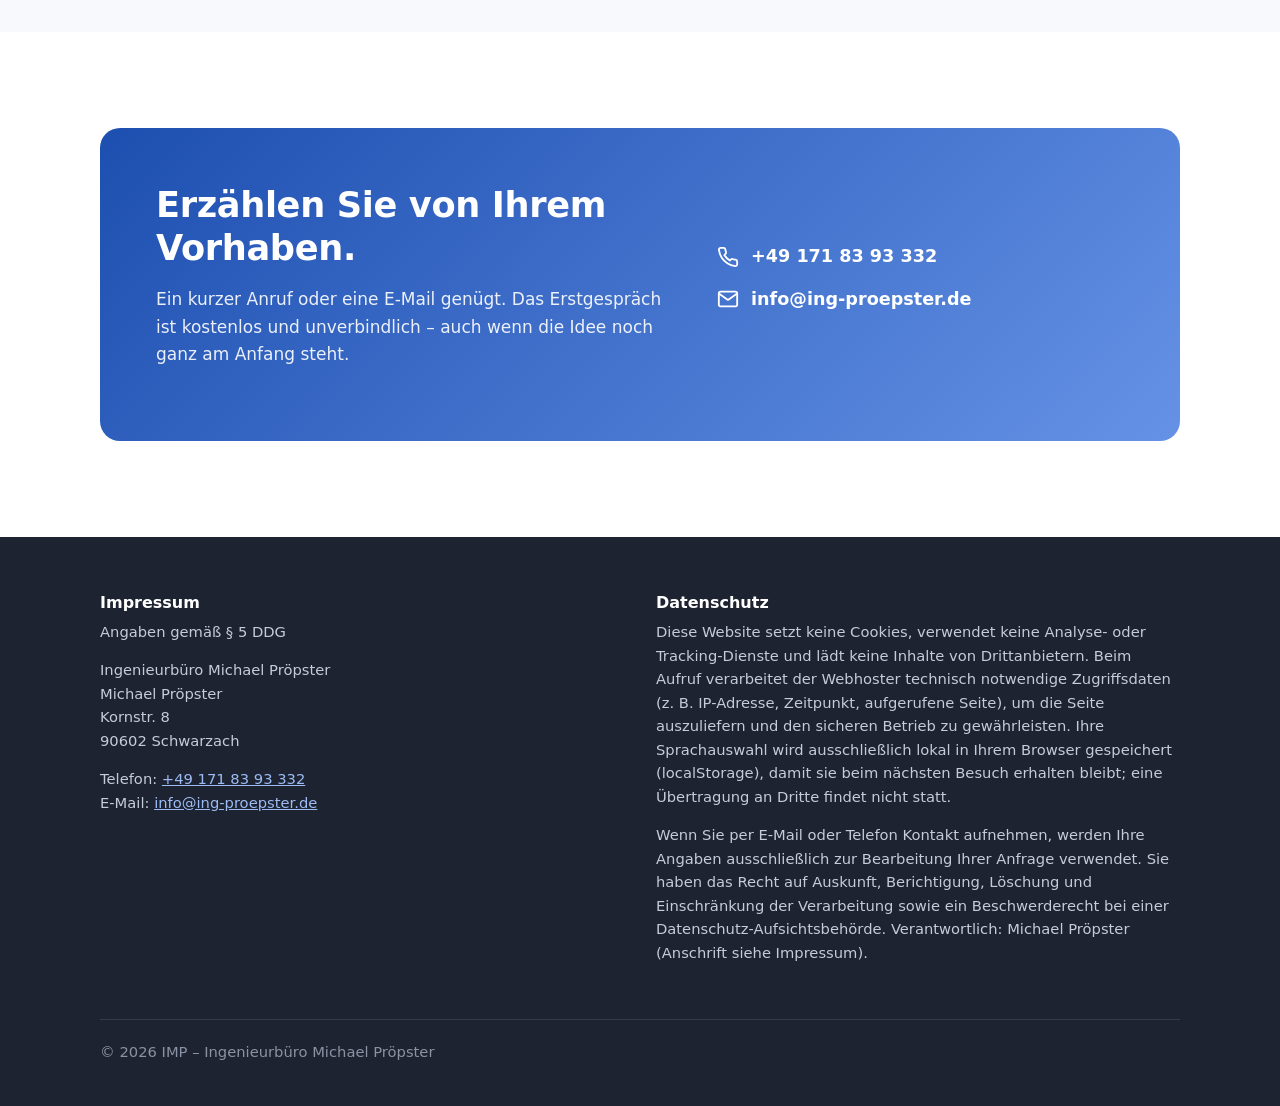
==== commit 108c4d2c: "new-badge" ====
--- a/de/index.html
+++ b/de/index.html
@@ -15,22 +15,62 @@
   <link rel="alternate" hreflang="en" href="https://ing-proepster.de/">
   <link rel="alternate" hreflang="x-default" href="https://ing-proepster.de/">
   <link rel="icon" href="../assets/images/logotext-96x42.jpg" type="image/jpeg">
+  <!-- Google Search Console: paste the content value from "HTML tag" verification here and remove the comment markers.
+  <meta name="google-site-verification" content="PASTE_TOKEN_HERE"> -->
   <script type="application/ld+json">
   {
     "@context": "https://schema.org",
-    "@type": "ProfessionalService",
-    "name": "Ingenieurbüro Michael Pröpster",
-    "alternateName": "IMP",
-    "description": "Individuelle Softwareentwicklung für kleine und mittelständische Unternehmen",
-    "email": "info@ing-proepster.de",
-    "telephone": "+49 171 8393332",
-    "address": {
-      "@type": "PostalAddress",
-      "streetAddress": "Kornstr. 8",
-      "postalCode": "90602",
-      "addressLocality": "Schwarzach",
-      "addressCountry": "DE"
-    }
+    "@graph": [
+      {
+        "@type": "ProfessionalService",
+        "@id": "https://ing-proepster.de/#organization",
+        "name": "Ingenieurbüro Michael Pröpster",
+        "alternateName": ["IMP", "Engineering Services M. Proepster"],
+        "url": "https://ing-proepster.de/de/",
+        "logo": "https://ing-proepster.de/assets/images/logotext-96x42.jpg",
+        "image": "https://ing-proepster.de/assets/images/logotext-96x42.jpg",
+        "description": "Individuelle Softwareentwicklung für kleine und mittelständische Unternehmen",
+        "email": "info@ing-proepster.de",
+        "telephone": "+49 171 8393332",
+        "address": {
+          "@type": "PostalAddress",
+          "streetAddress": "Kornstr. 8",
+          "postalCode": "90602",
+          "addressLocality": "Schwarzach",
+          "addressRegion": "Bayern",
+          "addressCountry": "DE"
+        },
+        "areaServed": ["DE", "AT", "CH", "EU"],
+        "knowsAbout": ["Individuelle Softwareentwicklung", "E-Rechnung XRechnung ZUGFeRD", "Modernisierung von Altsystemen", "Single Sign-On", "OpenID Connect", "Microsoft Azure", ".NET", "Energiemanagement", "Heimautomatisierung"],
+        "makesOffer": { "@type": "Offer", "itemOffered": { "@id": "https://ing-proepster.de/#theidp" } }
+      },
+      {
+        "@type": "SoftwareApplication",
+        "@id": "https://ing-proepster.de/#theidp",
+        "name": "TheIdP",
+        "url": "https://ing-proepster.de/de/#identitaet",
+        "applicationCategory": "SecurityApplication",
+        "applicationSubCategory": "Identity Provider / Customer Identity and Access Management (CIAM)",
+        "operatingSystem": "Docker, Kubernetes, Azure, AWS, Google Cloud, On-Premises",
+        "description": "Enterprise Identity Provider und Alternative zu Azure AD B2C: OpenID Connect und OAuth 2.0, B2C-kompatible Claims, Token Exchange zwischen APIs (RFC 8693), Passkeys und MFA, Föderation mit Entra ID und anderen OIDC-Providern, selbst gehostet mit Failover über mehrere Standorte.",
+        "featureList": [
+          "Migration von Azure AD B2C ohne Umbau der Anwendungen",
+          "Token Exchange zwischen APIs (RFC 8693) mit Delegationsketten",
+          "B2B-Föderation pro Kunde über Home Realm Discovery",
+          "B2C-Konten mit Passkeys, Authenticator-App und E-Mail-Code",
+          "Login-Flows als Code statt Custom-Policy-XML",
+          "Self-Hosting mit Failover auf einen zweiten Standort, auch bei einem anderen Cloud-Anbieter",
+          "Auditierte, zeitlich begrenzte Support-Impersonation",
+          "Anmeldediagnose mit Reason Codes und Correlation IDs",
+          "Eingebauter MCP-Server für KI-Assistenten"
+        ],
+        "softwareHelp": { "@type": "CreativeWork", "url": "https://ing-proepster.de/de/#kontakt" },
+        "offers": { "@type": "Offer", "availability": "https://schema.org/PreOrder", "description": "Pilotkunden willkommen" },
+        "author": { "@id": "https://ing-proepster.de/#organization" },
+        "provider": { "@id": "https://ing-proepster.de/#organization" },
+        "inLanguage": ["de", "en"]
+      }
+    ]
   }
   </script>
   <link rel="stylesheet" href="../assets/css/site.css">
@@ -75,7 +115,10 @@
 
   <div class="hero">
     <div class="wrap">
-      <a class="pill" href="#ki"><b>Neu</b> Software, die sich mit Ihrer Hilfe selbst verbessert →</a>
+      <div class="pills">
+        <a class="pill" href="#ki"><b>Neu</b> Software, die sich mit Ihrer Hilfe selbst verbessert →</a>
+        <a class="pill" href="#identitaet"><b>Neu</b> TheIdP – der Ausweg aus Azure AD B2C →</a>
+      </div>
       <span class="eyebrow">Software für kleine und mittlere Unternehmen</span>
       <h1>Software, die Ihren Betrieb entlastet.</h1>
       <p class="lead">
@@ -176,7 +219,6 @@
           Custom Policies möglich gemacht haben. <strong>TheIdP</strong> ist ein Identity Provider für Unternehmen, der dort
           weitermacht, wo B2C aufhört – vertraut für Ihre Anwendungen, erweitert, wo B2C schon immer zu eng war, und
           betrieben, wo Sie es möchten.</p>
-        <span class="status-pill">In Entwicklung · Pilotkunden willkommen</span>
       </div>
 
       <div class="grid">
--- a/assets/css/site.css
+++ b/assets/css/site.css
@@ -111,6 +111,8 @@
   border-radius: 999px; background: rgba(255,255,255,.75); border: 1px solid var(--line);
   color: var(--ink); text-decoration: none; font-size: .9rem;
 }
+.pills { display: flex; flex-wrap: wrap; gap: 10px; margin-bottom: 22px; }
+.pills .pill { margin-bottom: 0; }
 .hero .eyebrow { display: block; }
 .pill b { background: var(--blue); color: #fff; border-radius: 999px; padding: 2px 10px; font-size: .78rem; }
 .pill:hover { border-color: var(--blue-light); }
@@ -210,10 +212,6 @@
 
 /* Identity Provider */
 .idp-video video { display: block; width: 100%; height: auto; border-radius: var(--radius); background: #141a2b; box-shadow: 0 20px 50px -20px rgba(16, 24, 48, .45); }
-.status-pill {
-  display: inline-block; margin-top: 6px; padding: 4px 14px; border-radius: 999px;
-  background: #fff; border: 1px solid var(--blue-light); color: var(--blue); font-size: .85rem; font-weight: 600;
-}
 .idp-more { display: grid; gap: 40px; grid-template-columns: 1.1fr 1fr; align-items: start; margin-top: 48px; }
 @media (max-width: 860px) { .idp-more { grid-template-columns: 1fr; gap: 28px; } }
 .chat { background: #141a2b; color: #e6eaf2; }
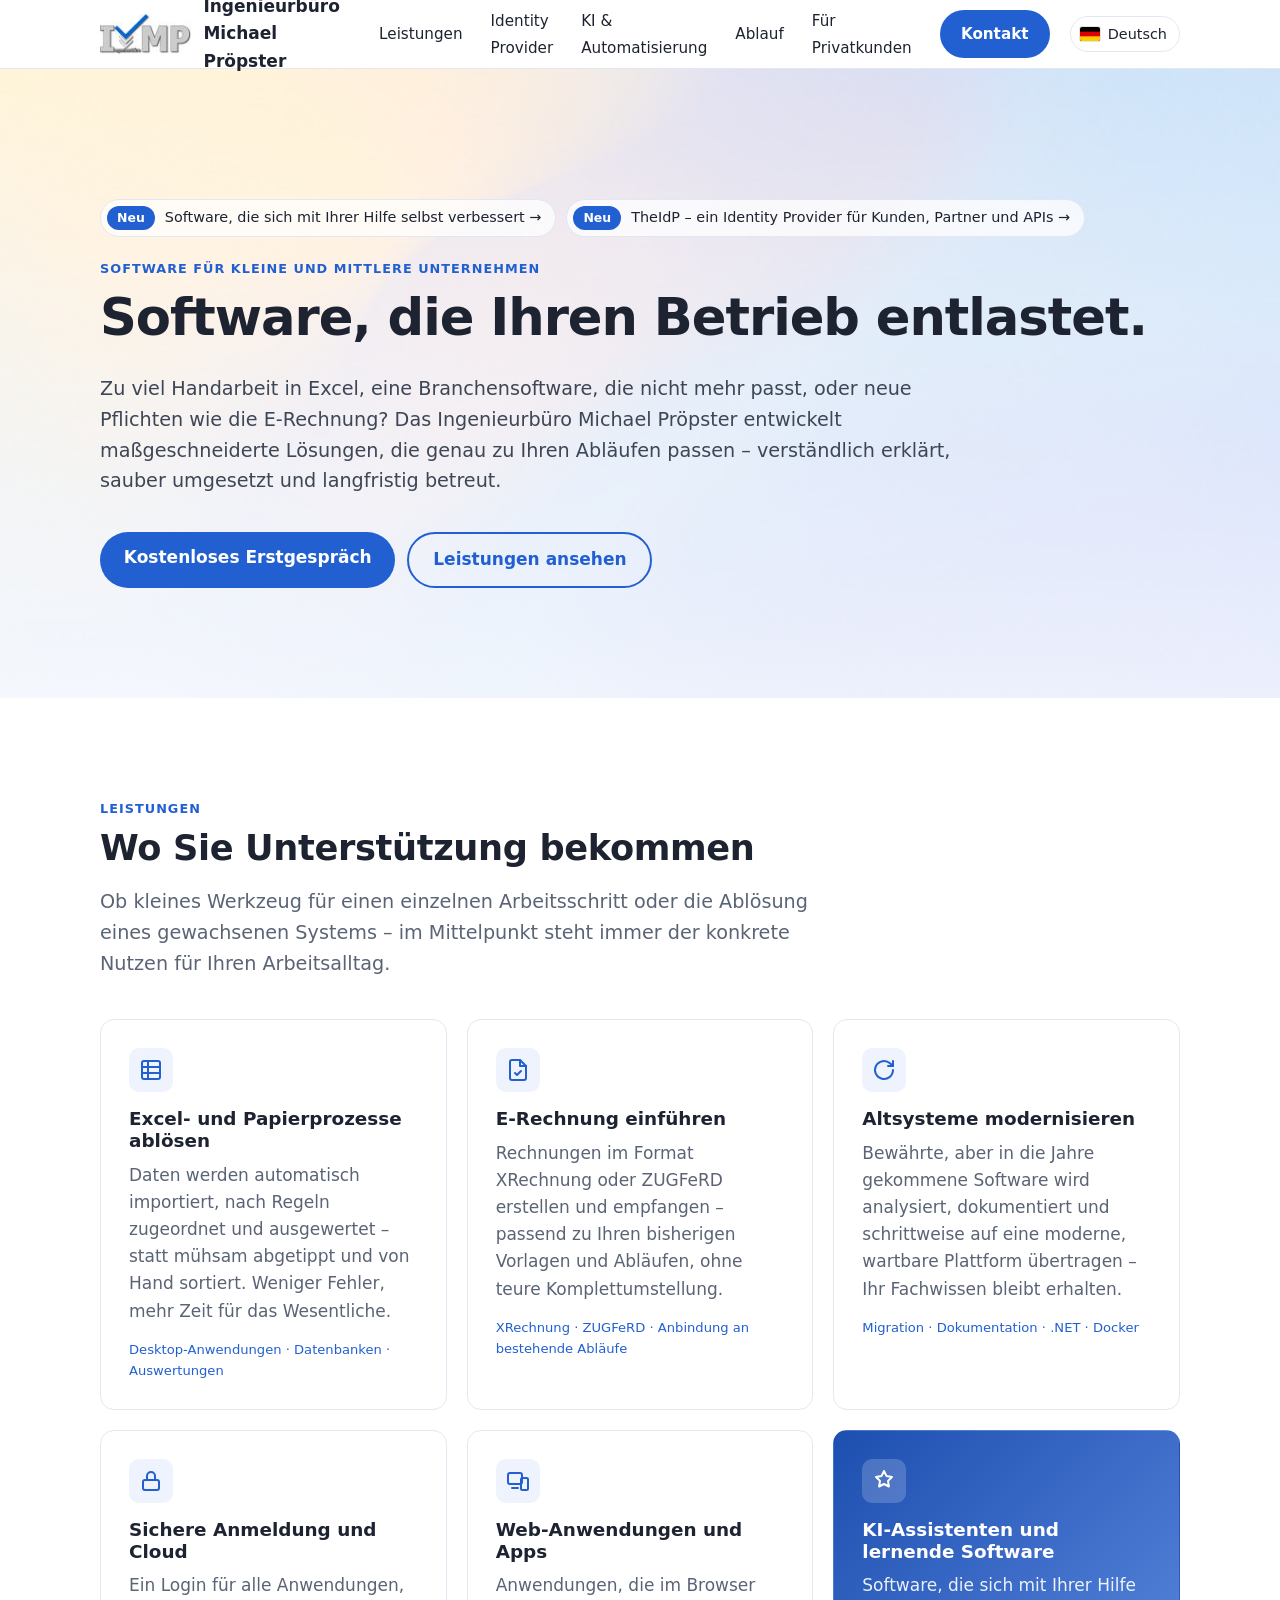
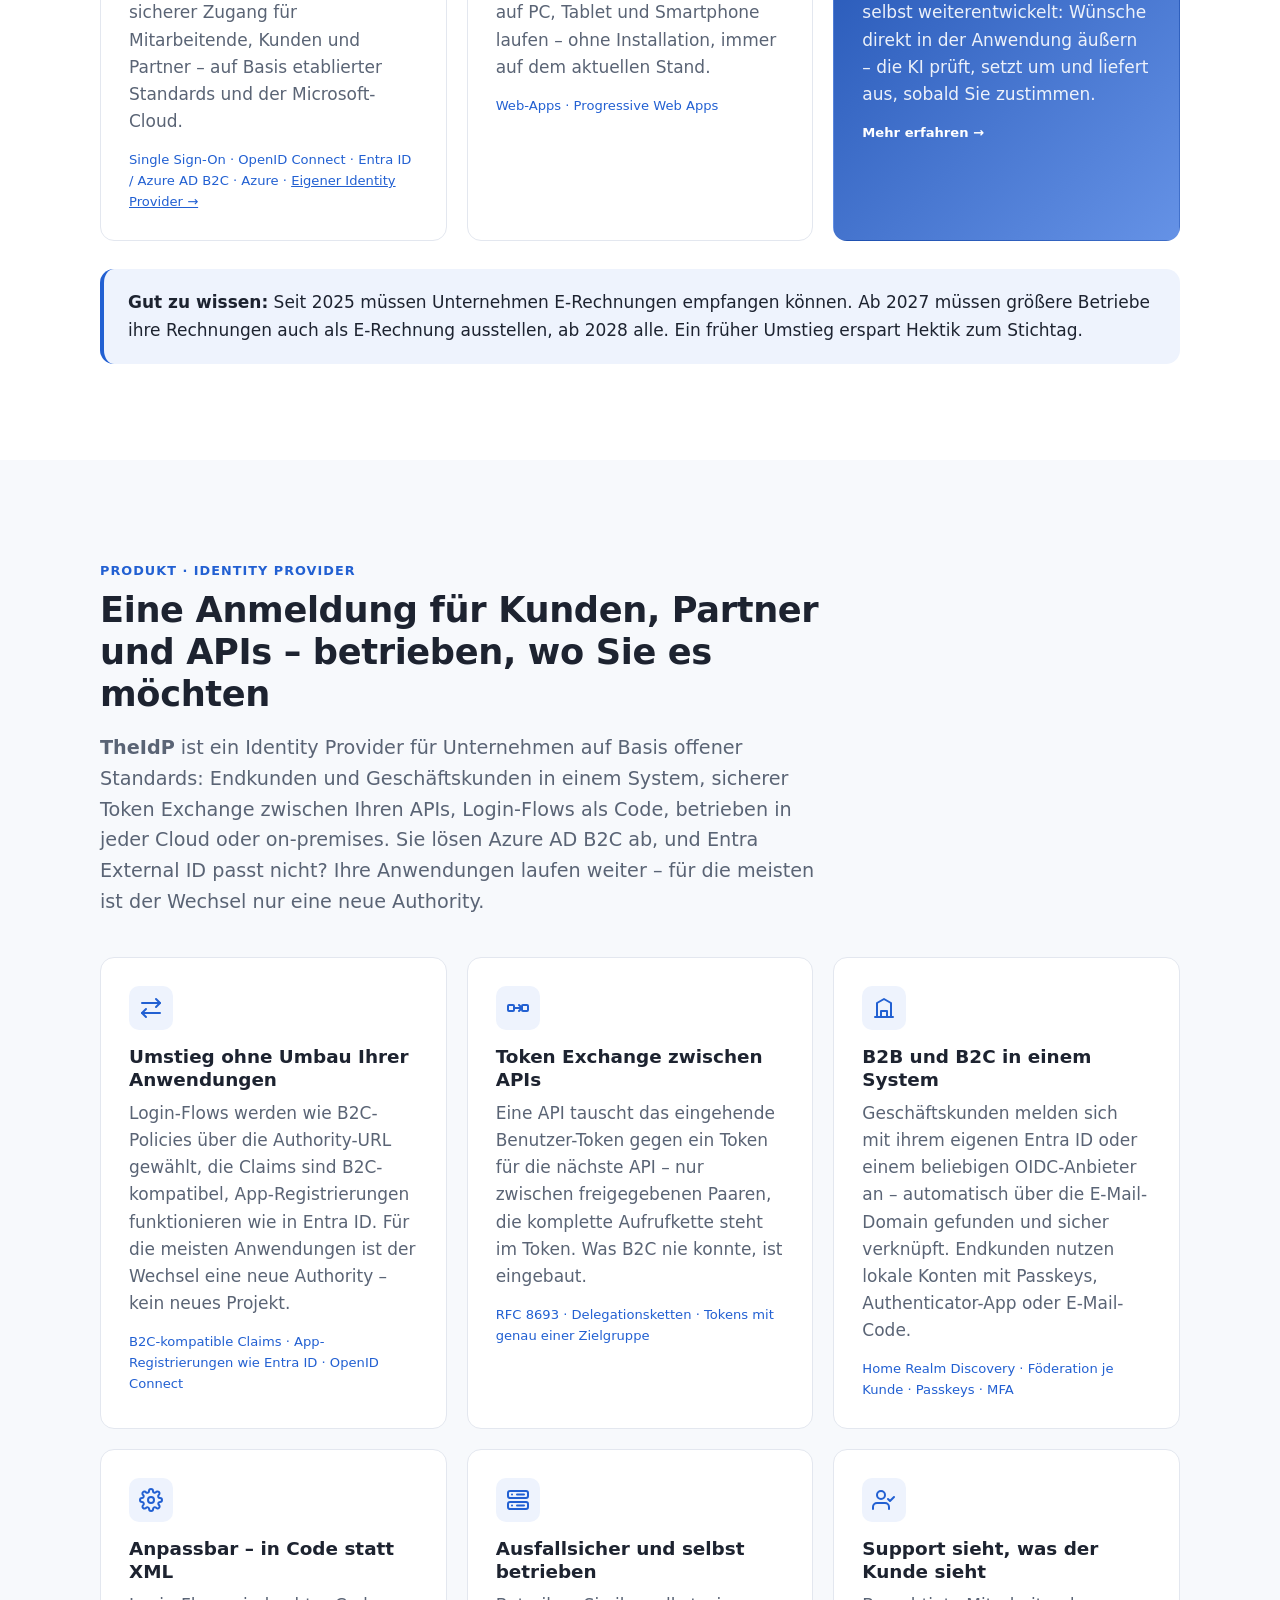
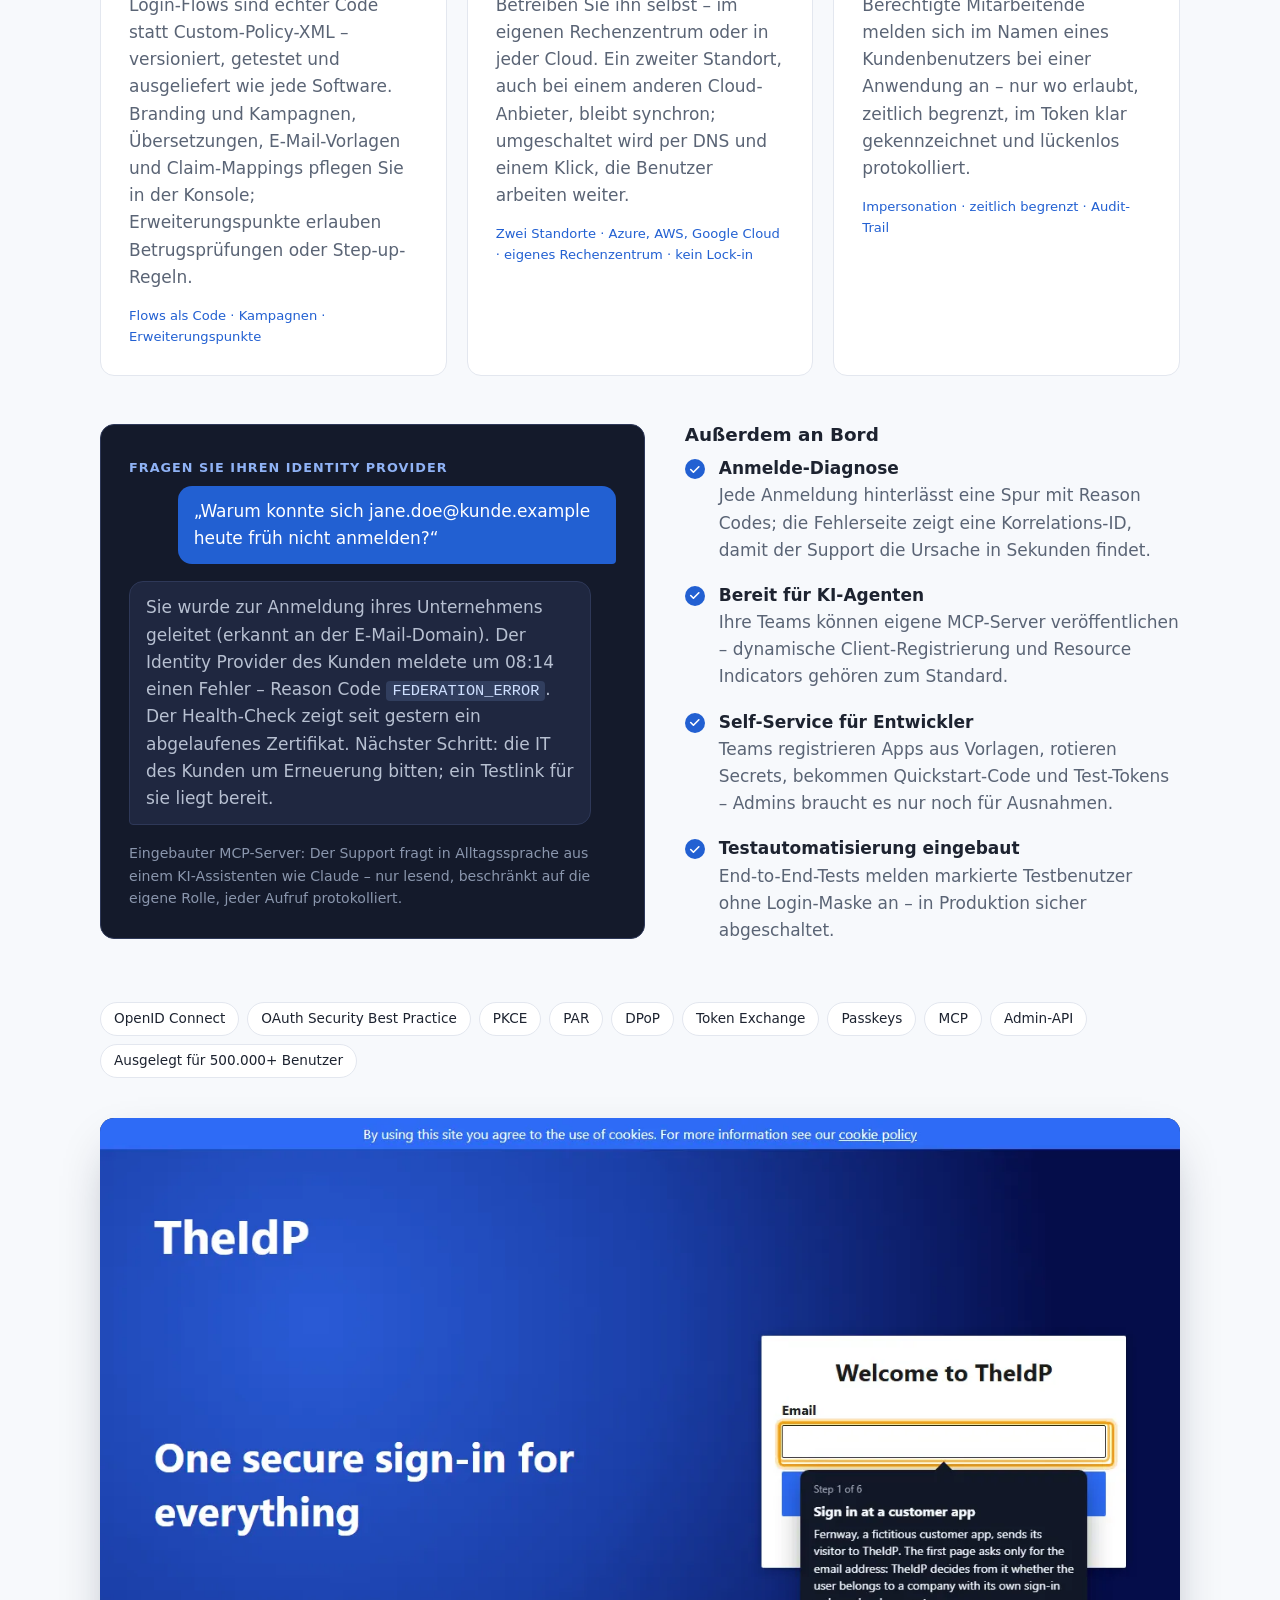
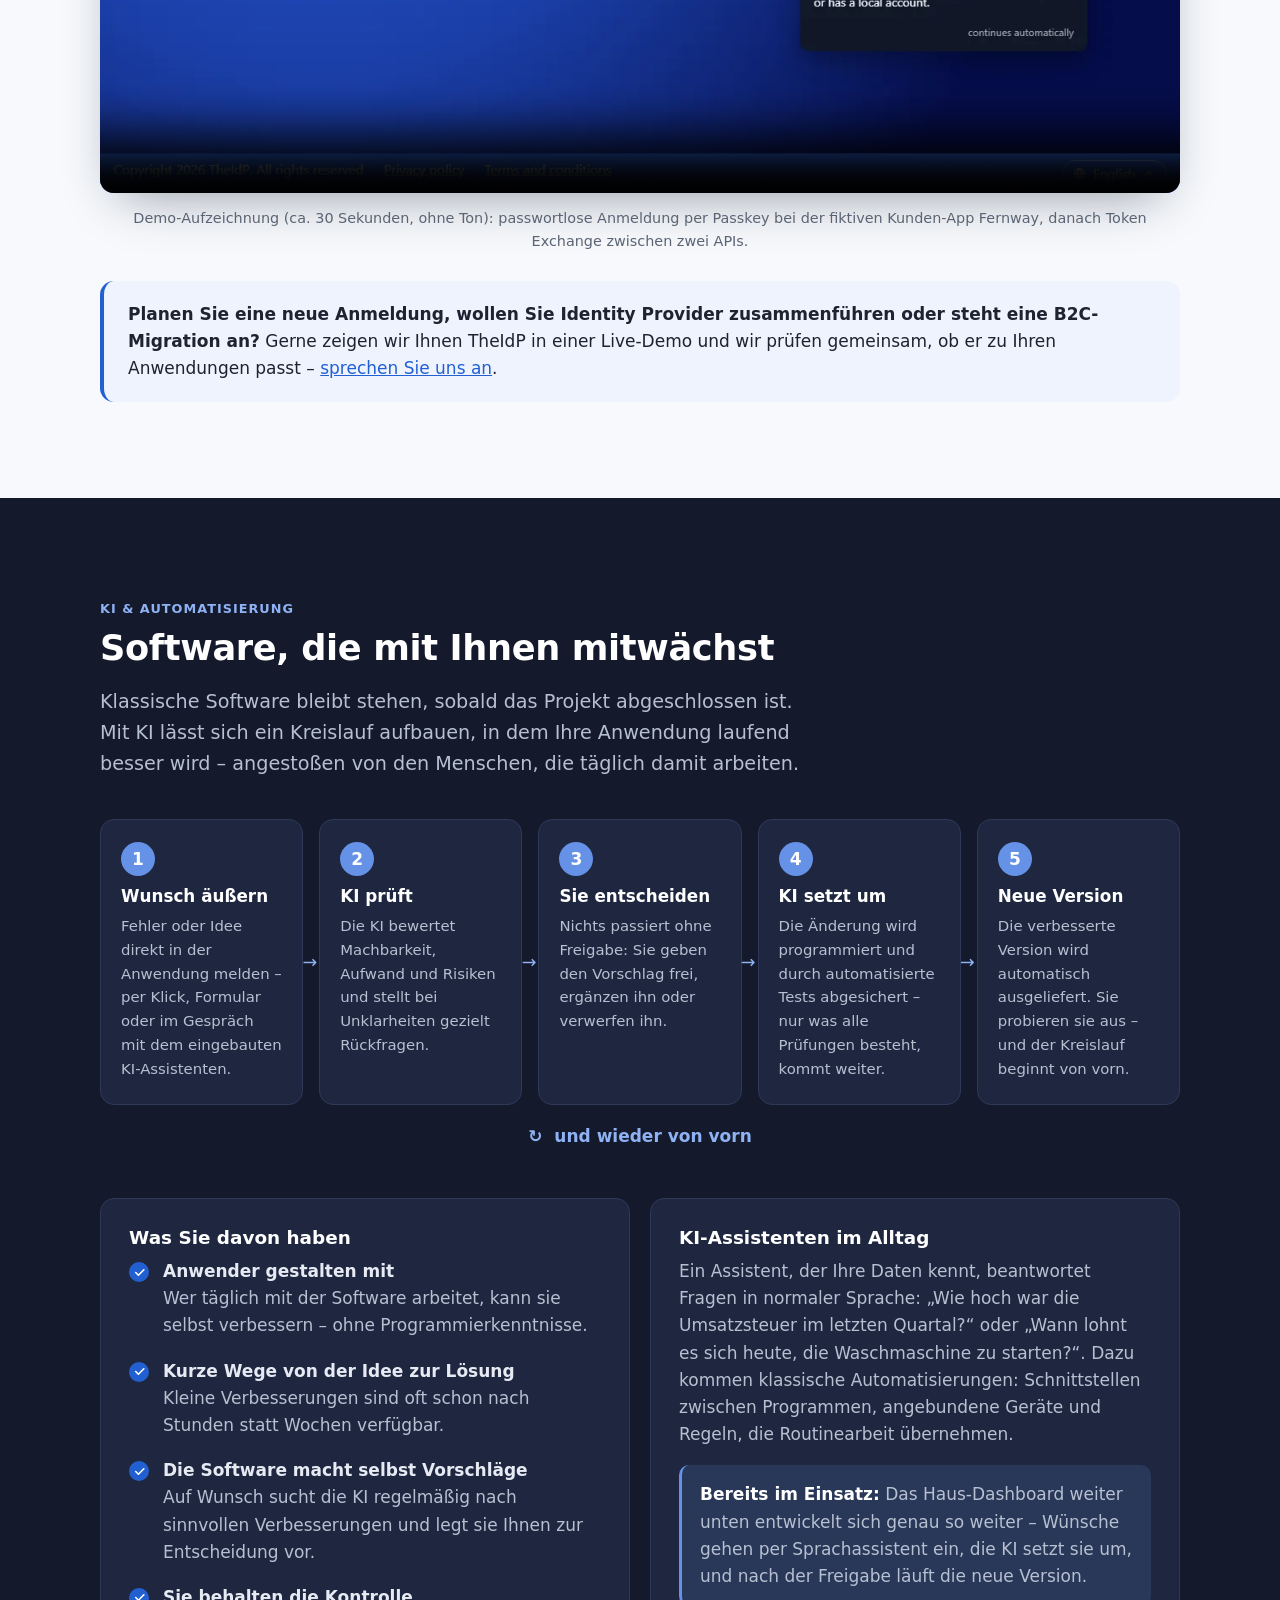
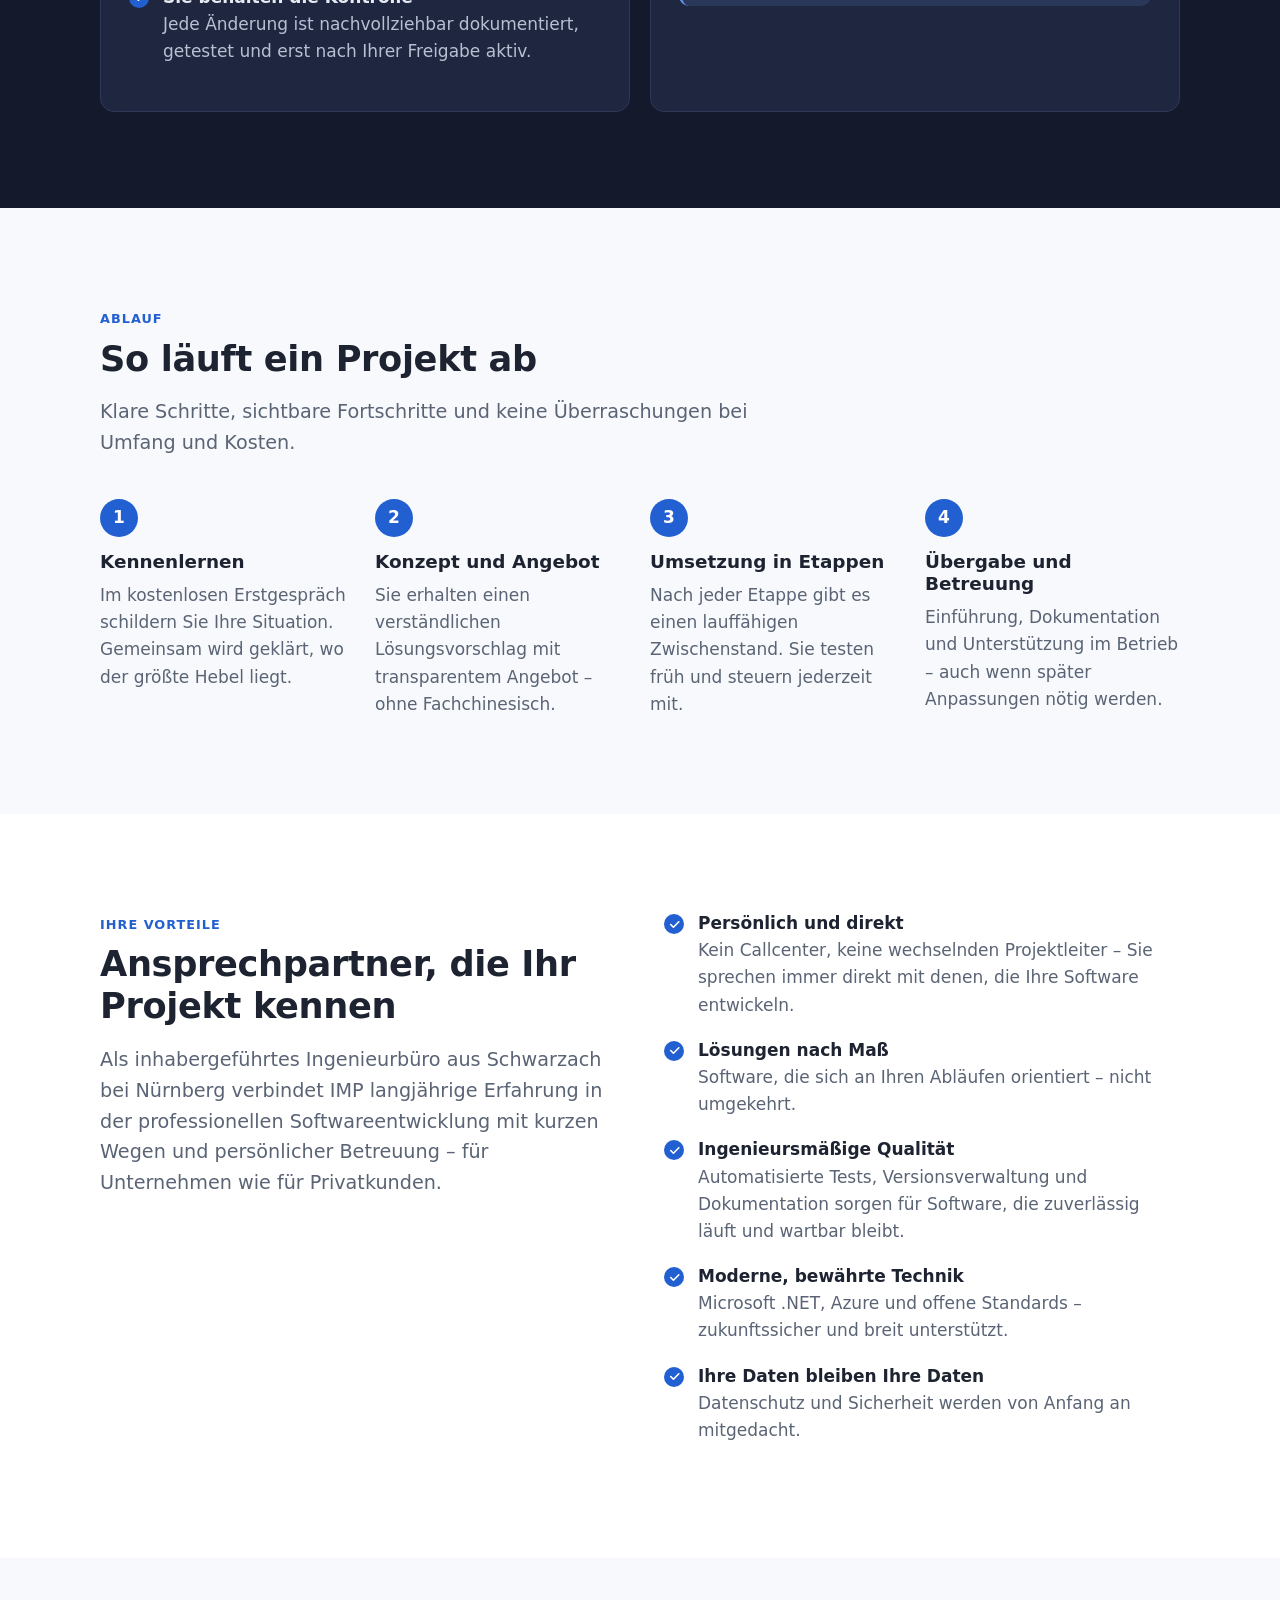
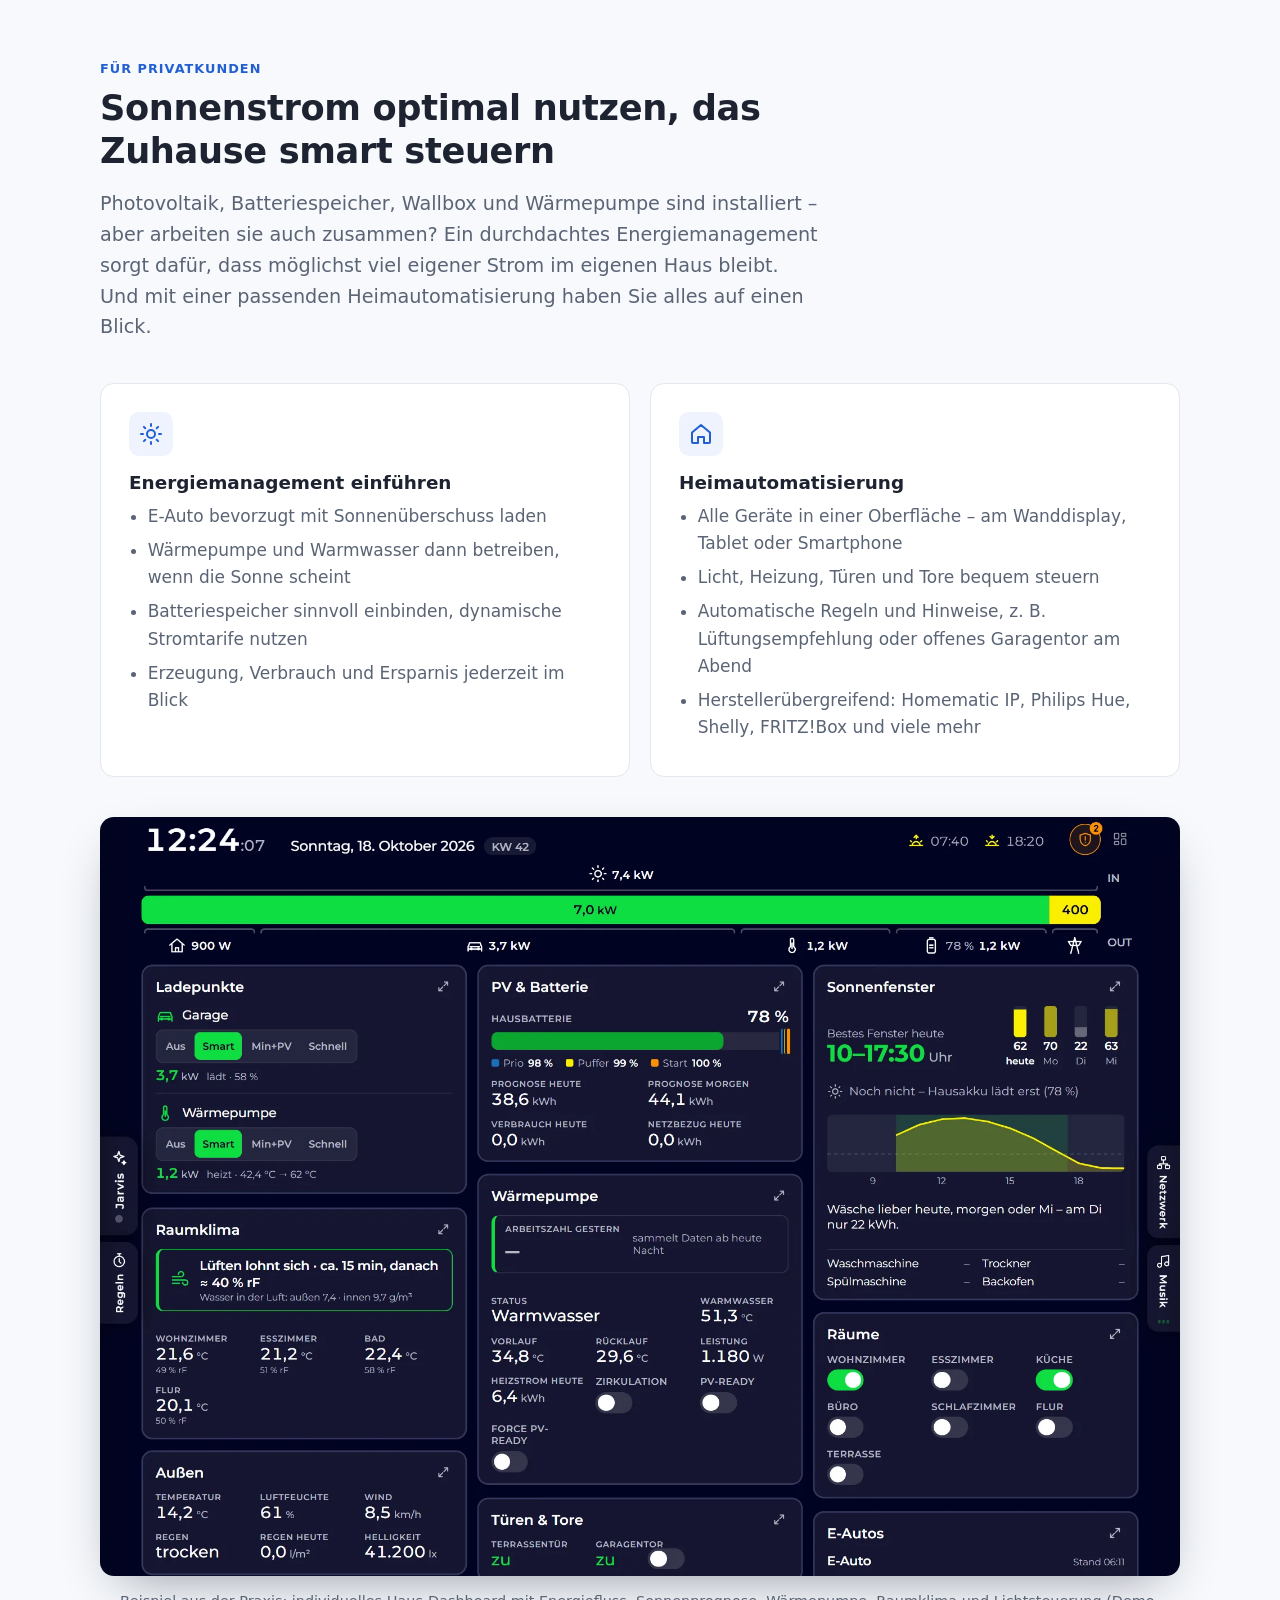
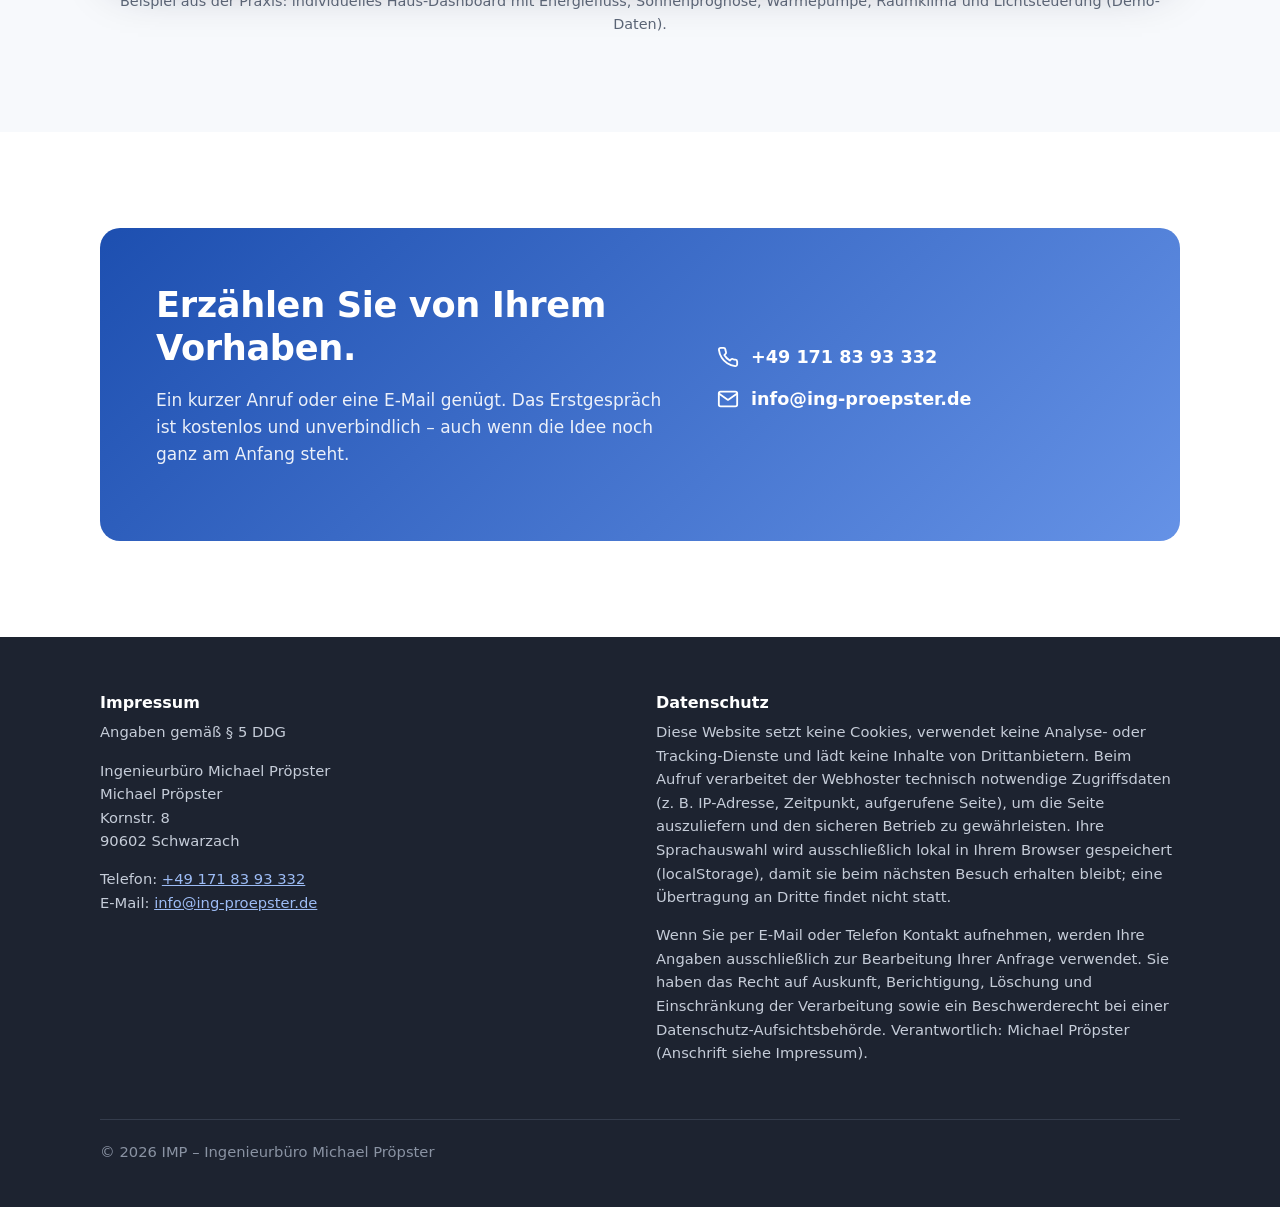
==== commit 771106c8: "better wording for azureb2c texts" ====
--- a/de/index.html
+++ b/de/index.html
@@ -52,7 +52,7 @@
         "applicationCategory": "SecurityApplication",
         "applicationSubCategory": "Identity Provider / Customer Identity and Access Management (CIAM)",
         "operatingSystem": "Docker, Kubernetes, Azure, AWS, Google Cloud, On-Premises",
-        "description": "Enterprise Identity Provider und Alternative zu Azure AD B2C: OpenID Connect und OAuth 2.0, B2C-kompatible Claims, Token Exchange zwischen APIs (RFC 8693), Passkeys und MFA, Föderation mit Entra ID und anderen OIDC-Providern, selbst gehostet mit Failover über mehrere Standorte.",
+        "description": "Enterprise Identity Provider für Kunden-, Partner- und API-Zugriffe: OpenID Connect und OAuth 2.0, Token Exchange zwischen APIs (RFC 8693), Passkeys und MFA, Föderation mit Entra ID und anderen OIDC-Providern, selbst gehostet mit Failover über mehrere Standorte. Direkter Ersatz für Azure AD B2C mit B2C-kompatiblen Claims.",
         "featureList": [
           "Migration von Azure AD B2C ohne Umbau der Anwendungen",
           "Token Exchange zwischen APIs (RFC 8693) mit Delegationsketten",
@@ -117,7 +117,7 @@
     <div class="wrap">
       <div class="pills">
         <a class="pill" href="#ki"><b>Neu</b> Software, die sich mit Ihrer Hilfe selbst verbessert →</a>
-        <a class="pill" href="#identitaet"><b>Neu</b> TheIdP – der Ausweg aus Azure AD B2C →</a>
+        <a class="pill" href="#identitaet"><b>Neu</b> TheIdP – ein Identity Provider für Kunden, Partner und APIs →</a>
       </div>
       <span class="eyebrow">Software für kleine und mittlere Unternehmen</span>
       <h1>Software, die Ihren Betrieb entlastet.</h1>
@@ -214,11 +214,11 @@
     <div class="wrap">
       <div class="section-head">
         <span class="eyebrow">Produkt · Identity Provider</span>
-        <h2>Weg von Azure AD B2C – und Entra External ID passt nicht?</h2>
-        <p class="lead">Azure AD B2C wird an Neukunden nicht mehr verkauft, und der Nachfolger deckt nicht alles ab, was
-          Custom Policies möglich gemacht haben. <strong>TheIdP</strong> ist ein Identity Provider für Unternehmen, der dort
-          weitermacht, wo B2C aufhört – vertraut für Ihre Anwendungen, erweitert, wo B2C schon immer zu eng war, und
-          betrieben, wo Sie es möchten.</p>
+        <h2>Eine Anmeldung für Kunden, Partner und APIs – betrieben, wo Sie es möchten</h2>
+        <p class="lead"><strong>TheIdP</strong> ist ein Identity Provider für Unternehmen auf Basis offener Standards:
+          Endkunden und Geschäftskunden in einem System, sicherer Token Exchange zwischen Ihren APIs, Login-Flows als Code,
+          betrieben in jeder Cloud oder on-premises. Sie lösen Azure AD B2C ab, und Entra External ID passt nicht? Ihre
+          Anwendungen laufen weiter – für die meisten ist der Wechsel nur eine neue Authority.</p>
       </div>
 
       <div class="grid">
@@ -325,7 +325,7 @@
       </figure>
 
       <div class="note">
-        <p><strong>Steht bei Ihnen eine B2C-Migration an?</strong> Gerne zeigen wir Ihnen TheIdP in einer Live-Demo und wir
+        <p><strong>Planen Sie eine neue Anmeldung, wollen Sie Identity Provider zusammenführen oder steht eine B2C-Migration an?</strong> Gerne zeigen wir Ihnen TheIdP in einer Live-Demo und wir
           prüfen gemeinsam, ob er zu Ihren Anwendungen passt – <a href="#kontakt">sprechen Sie uns an</a>.</p>
       </div>
     </div>
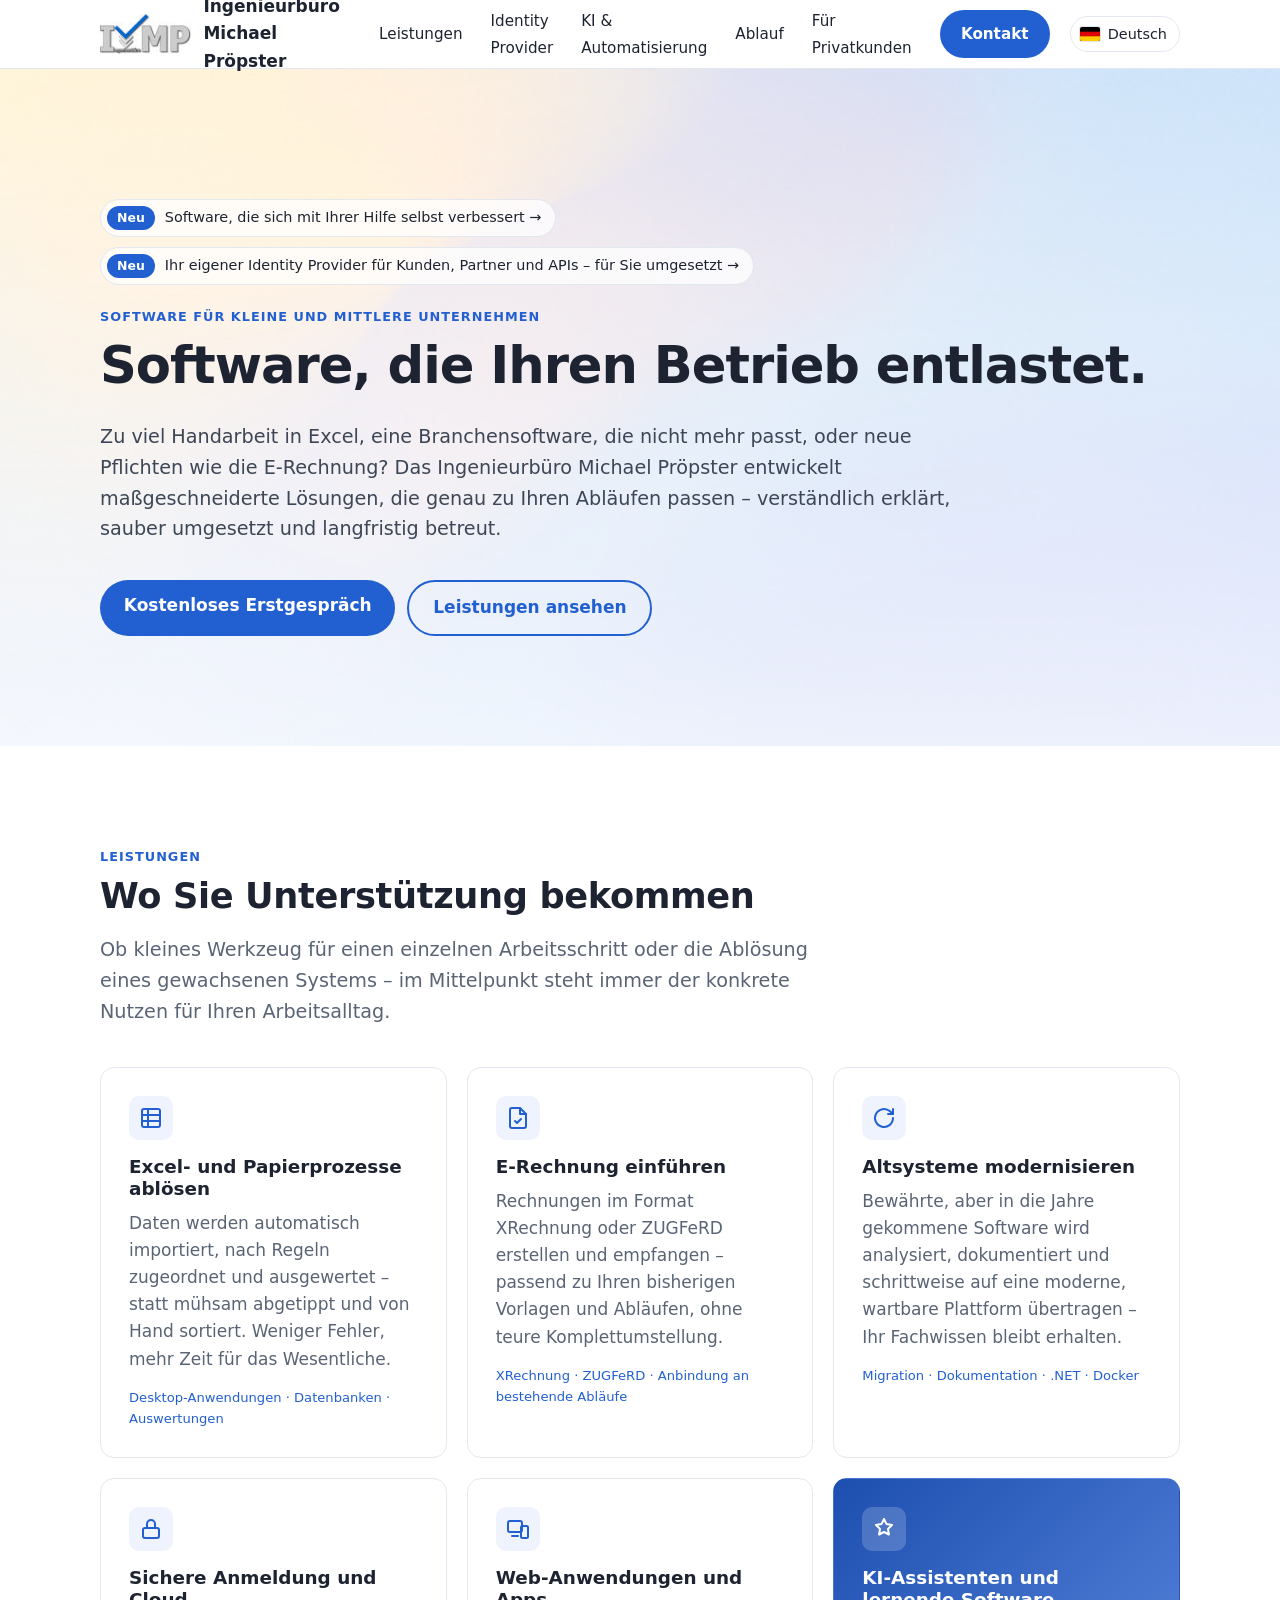
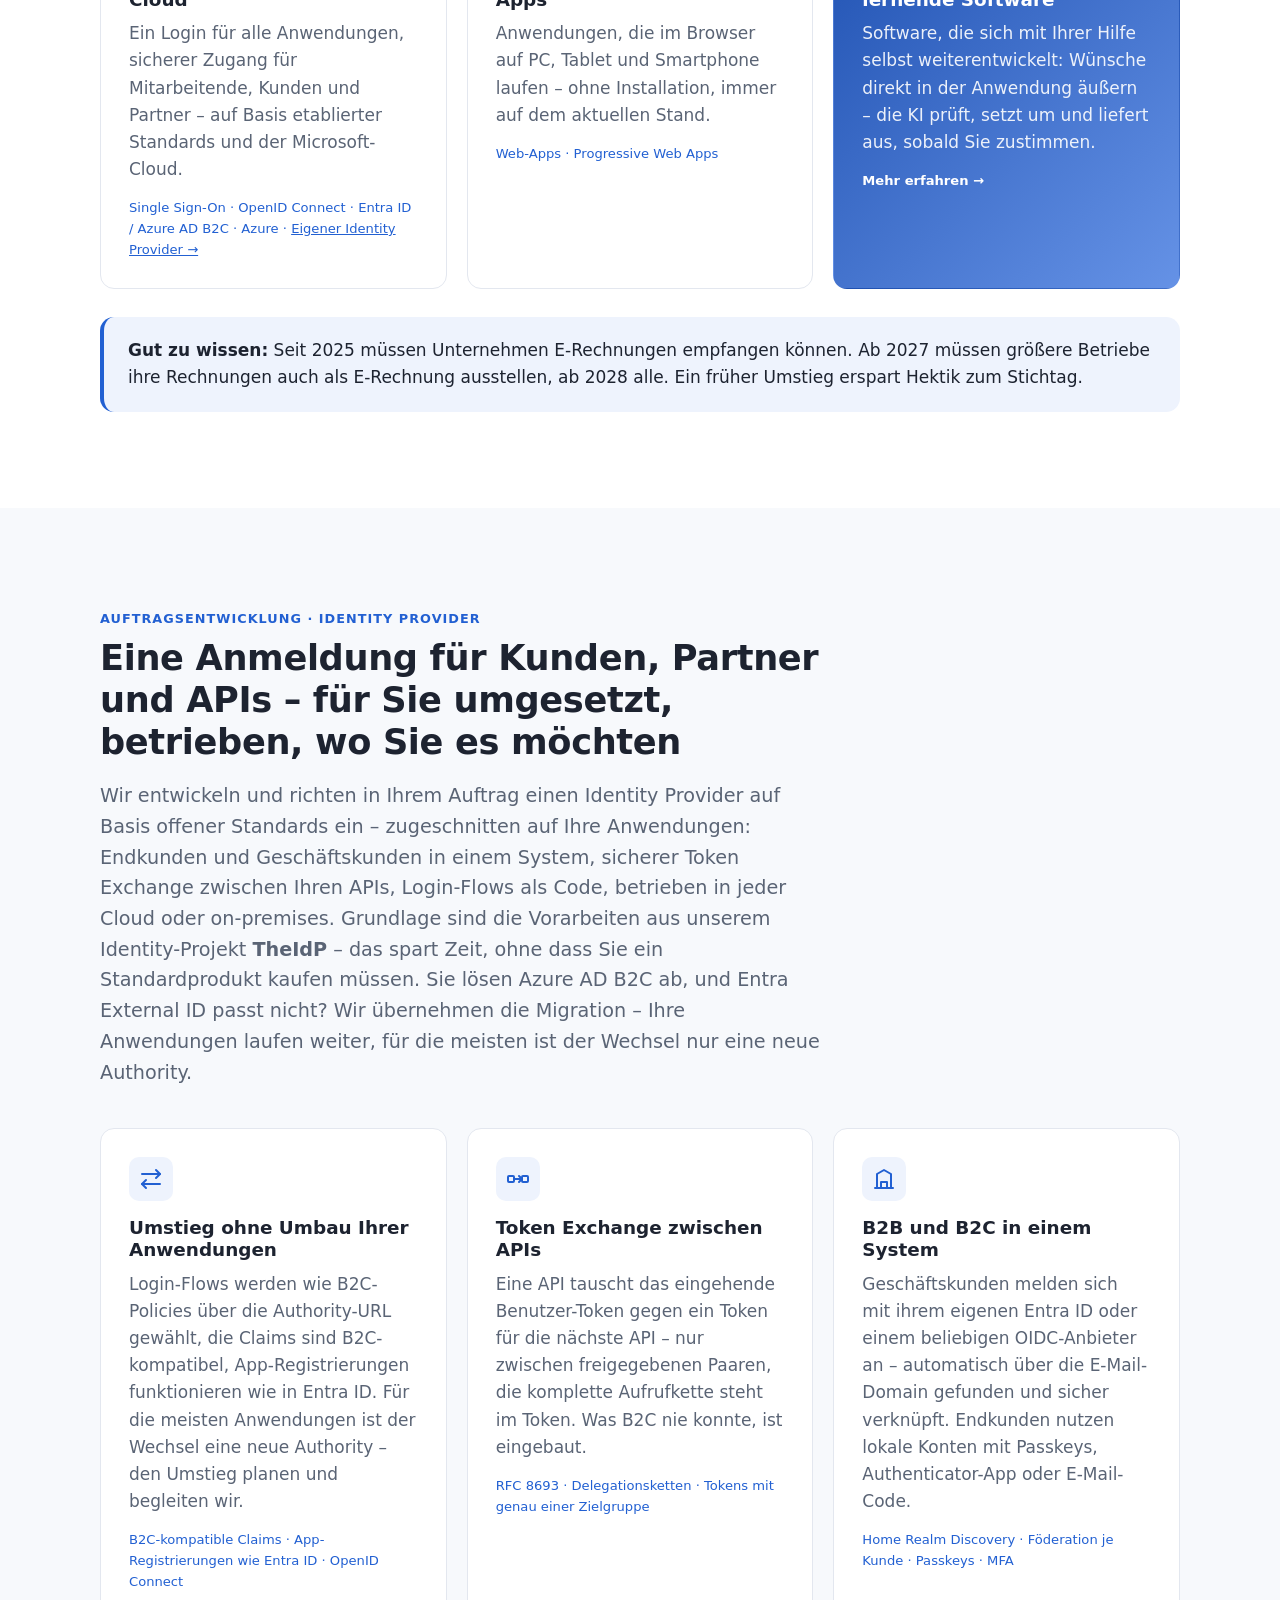
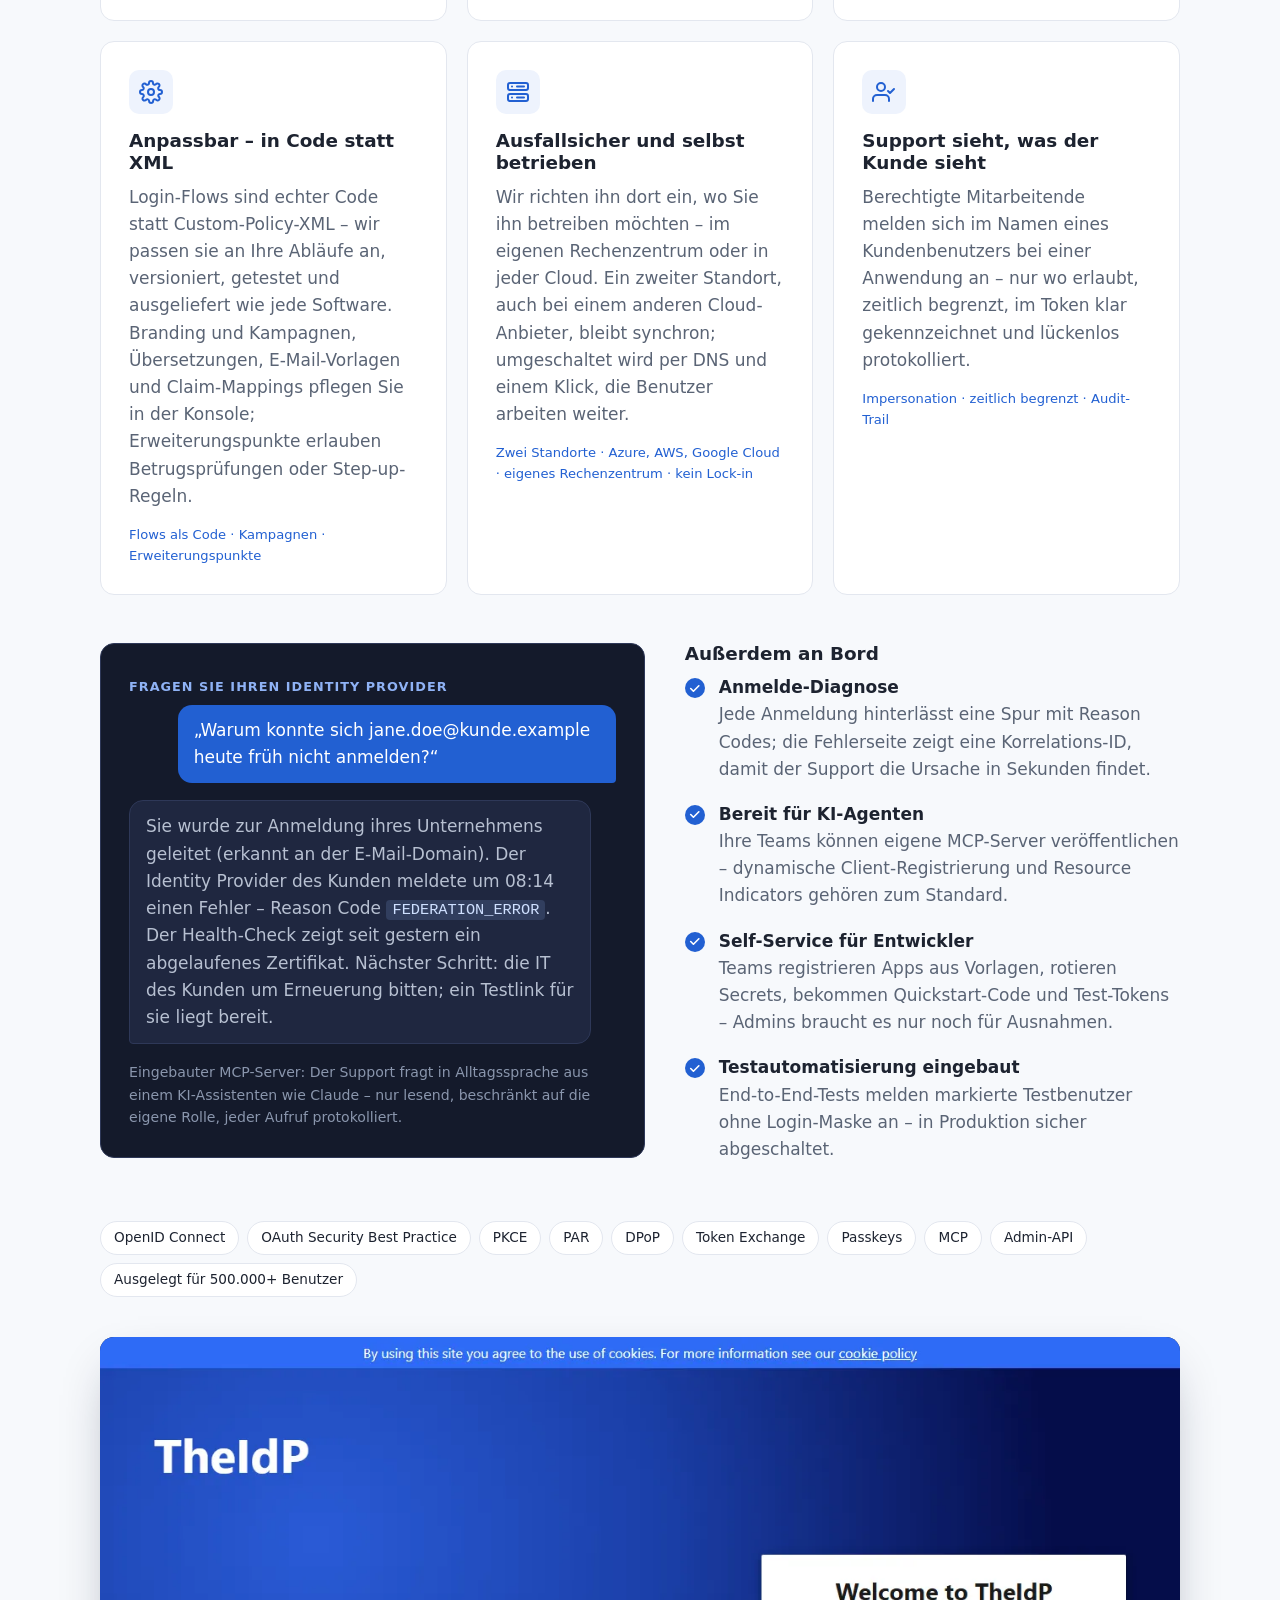
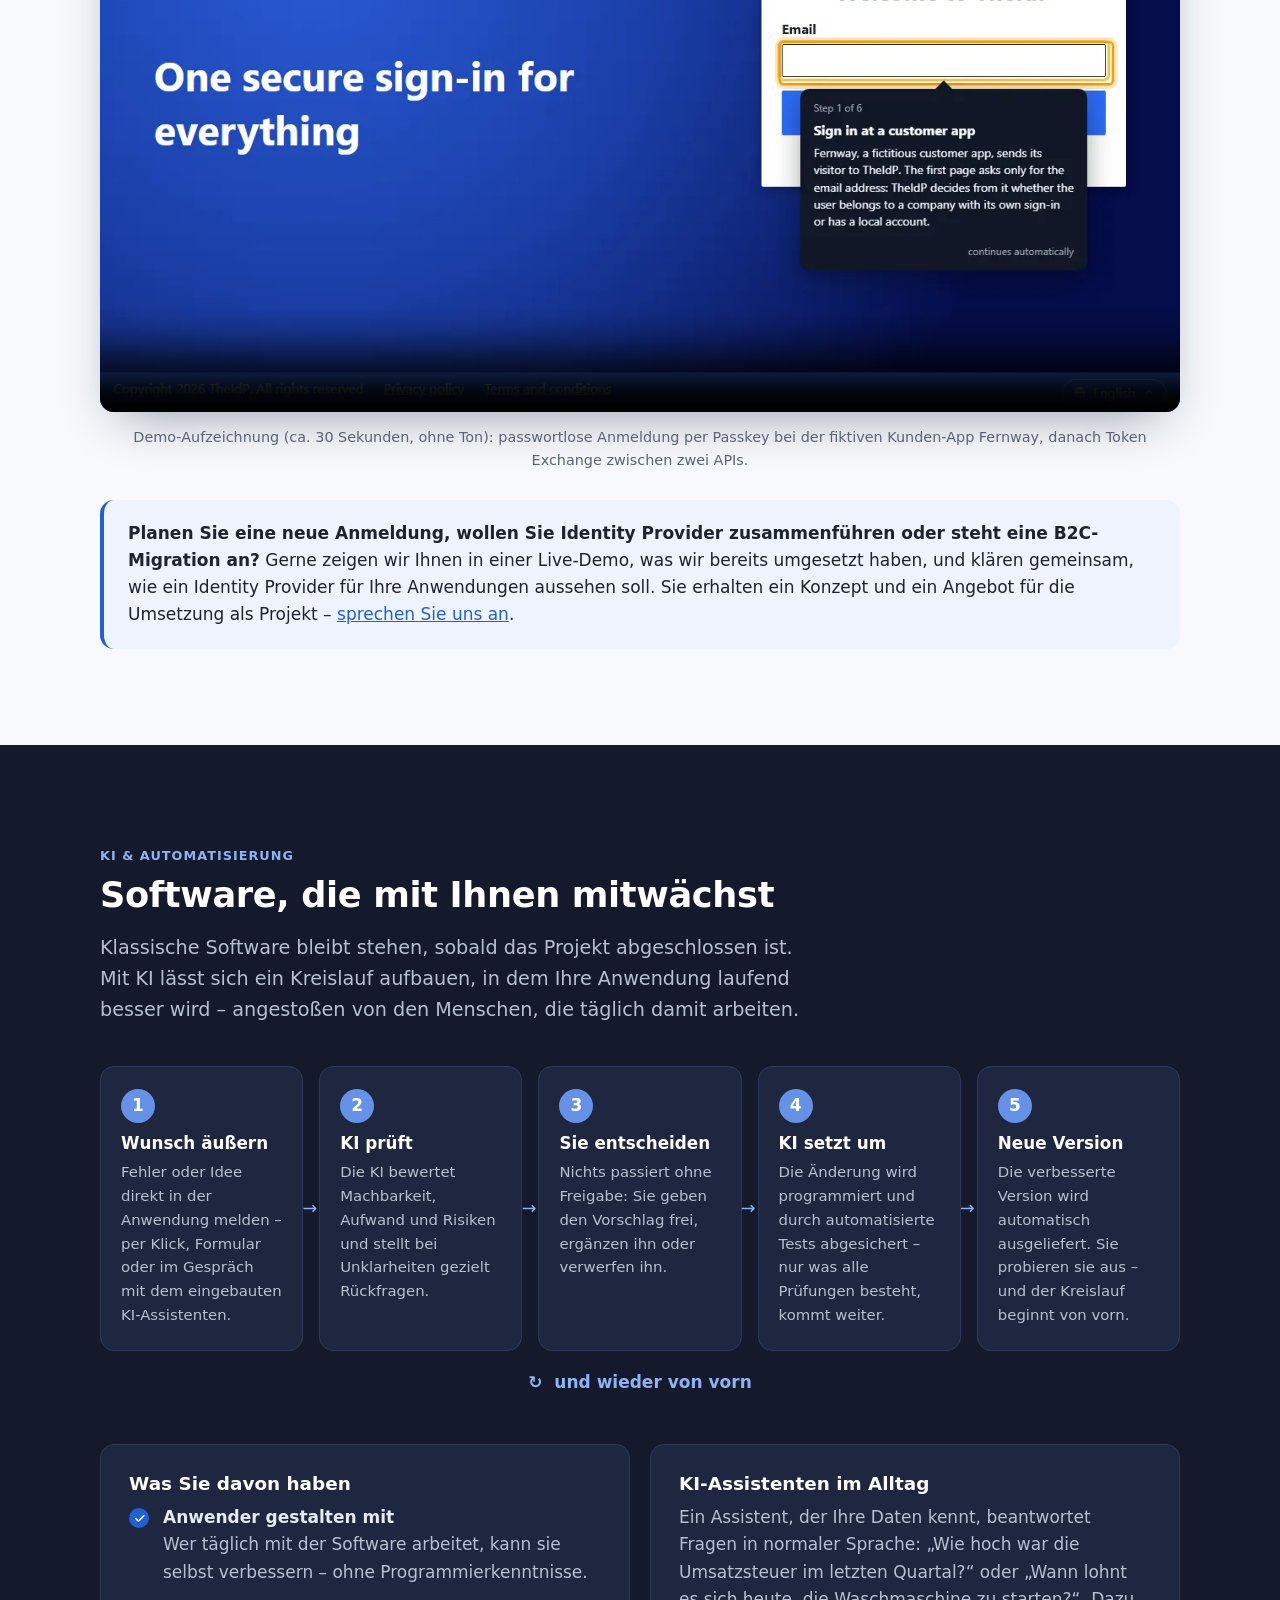
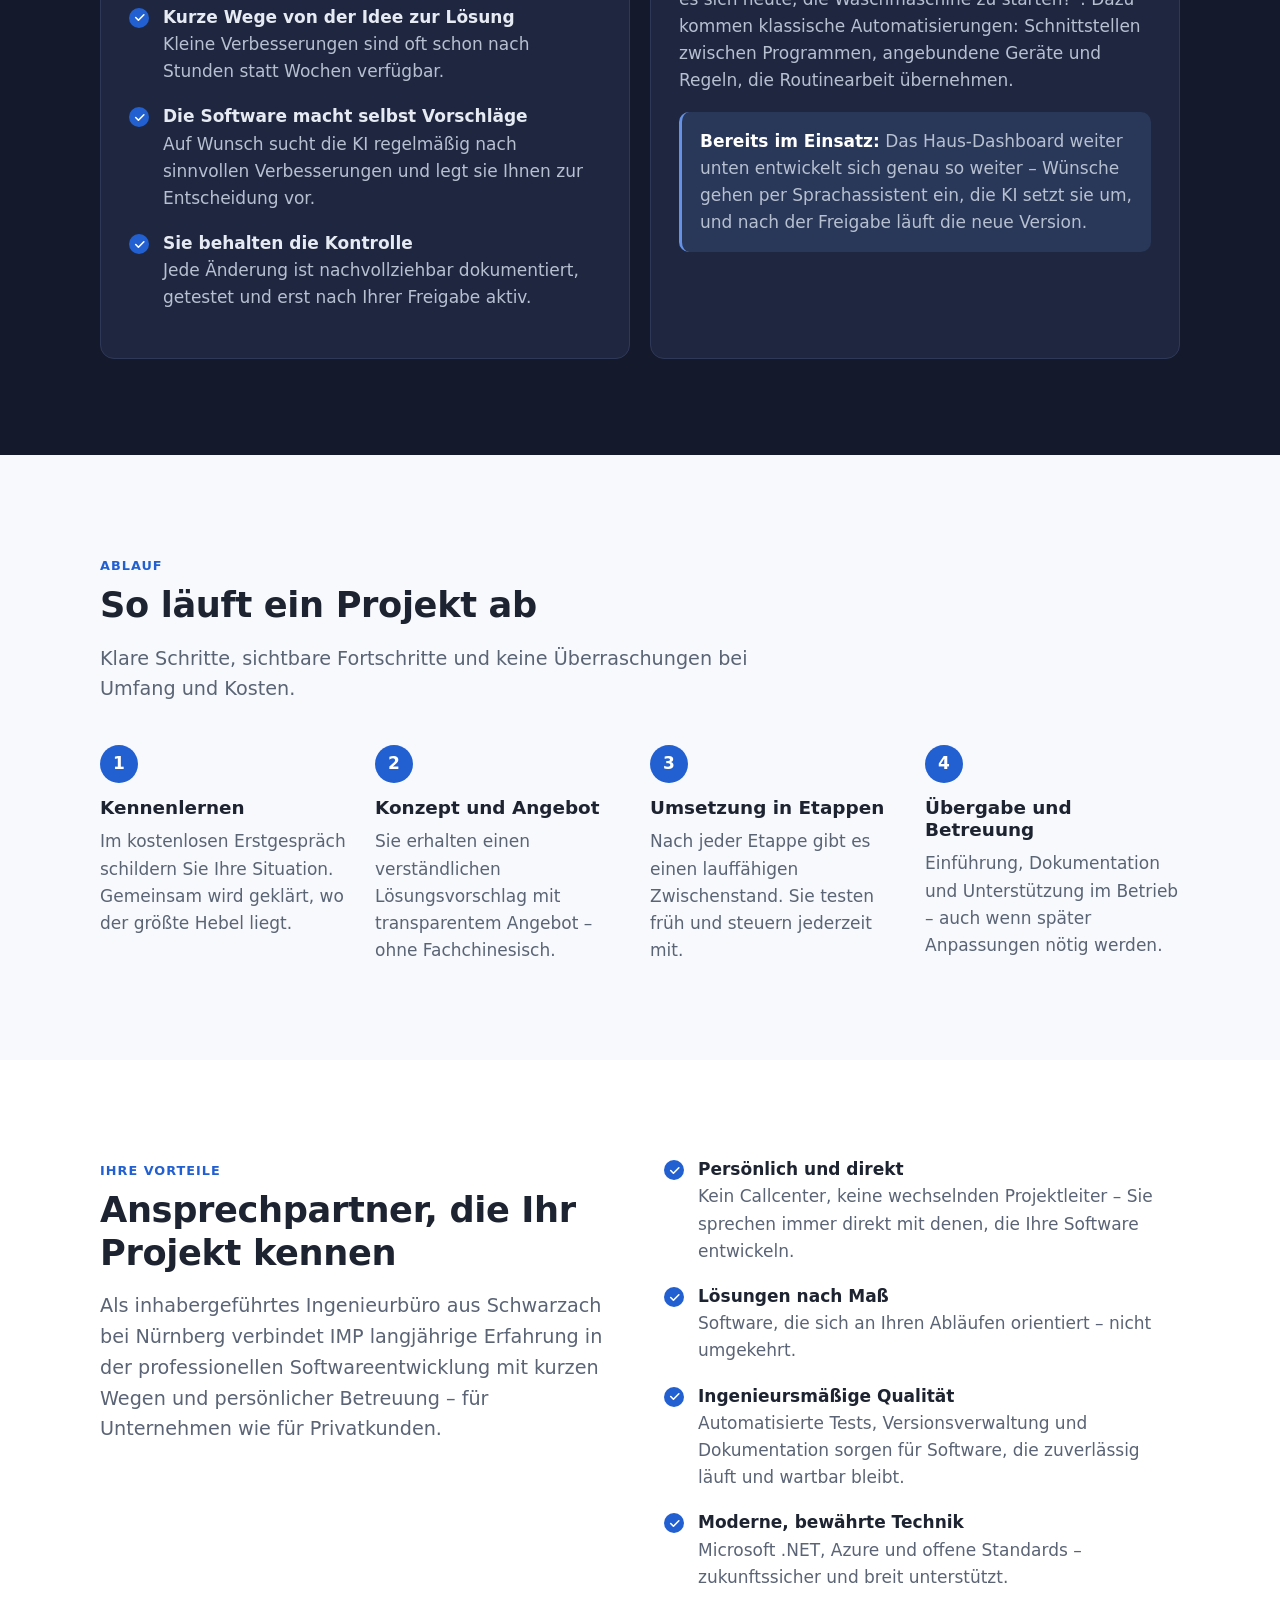
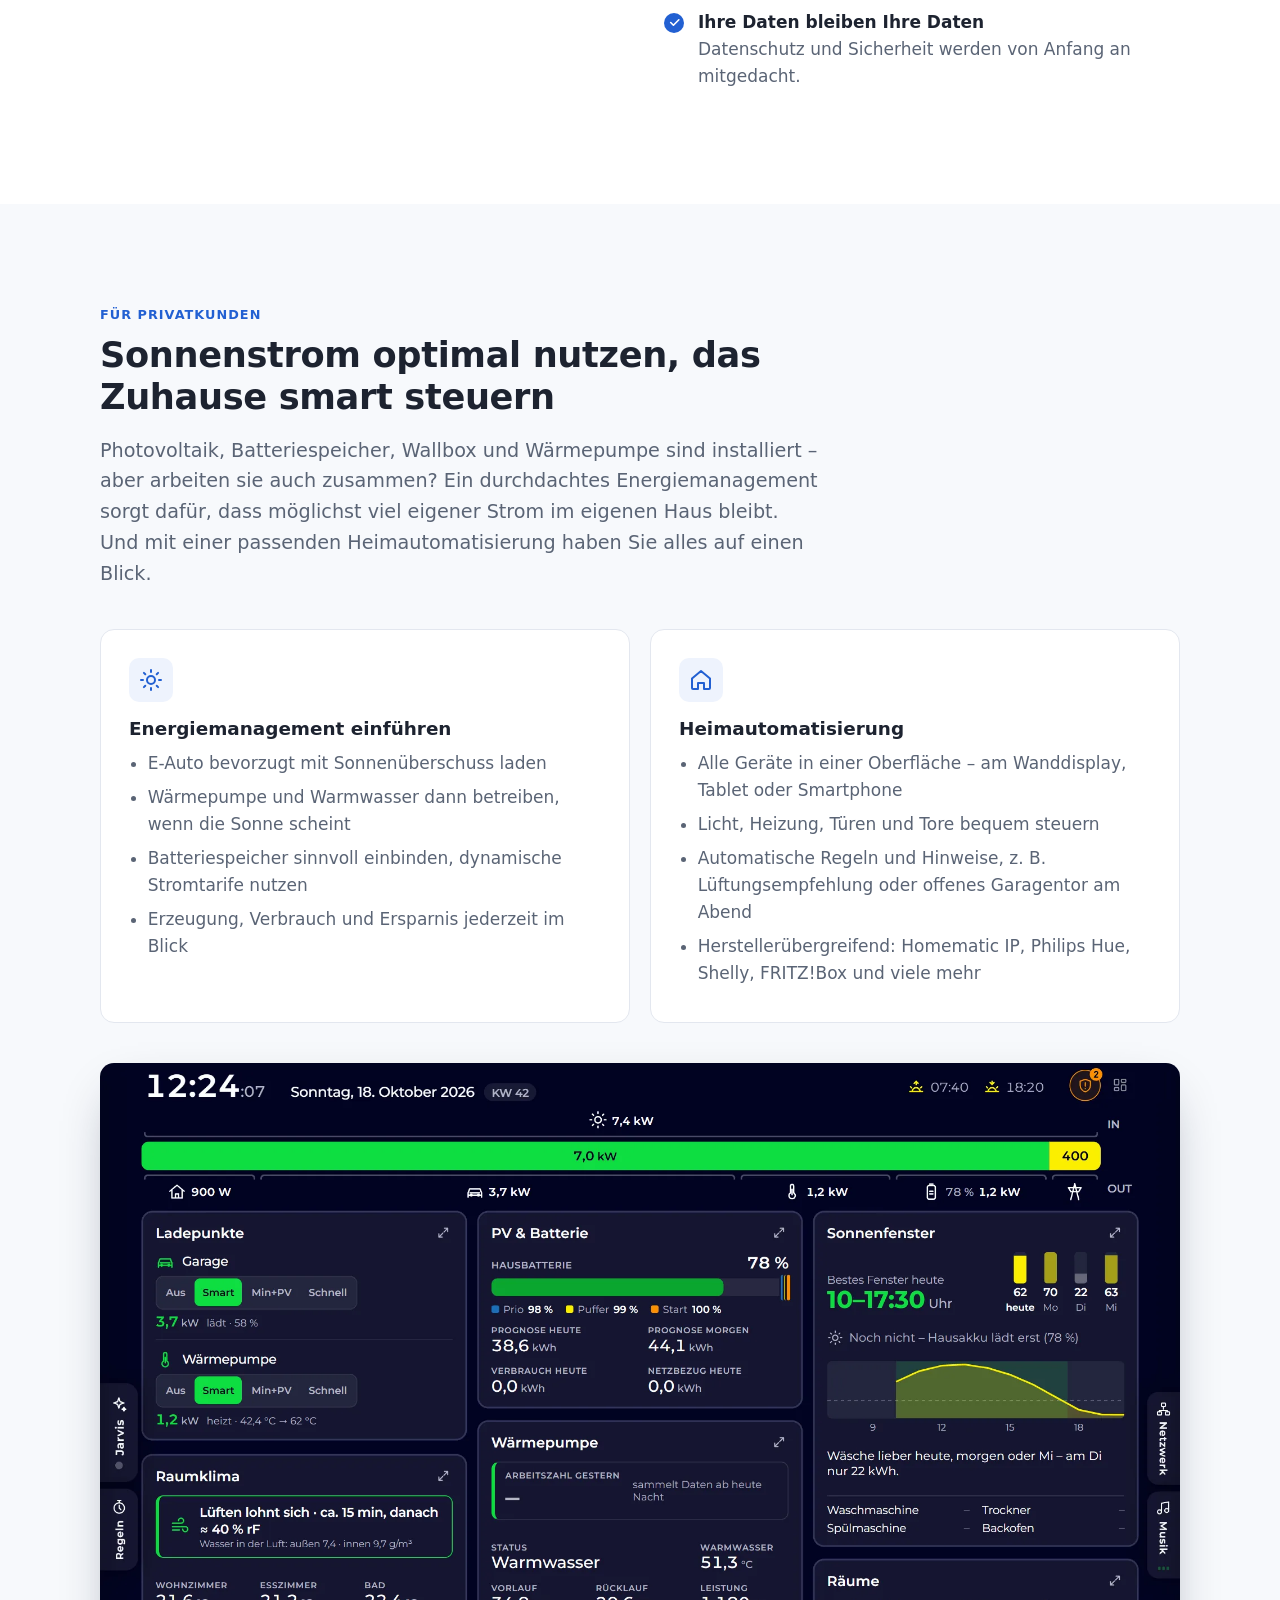
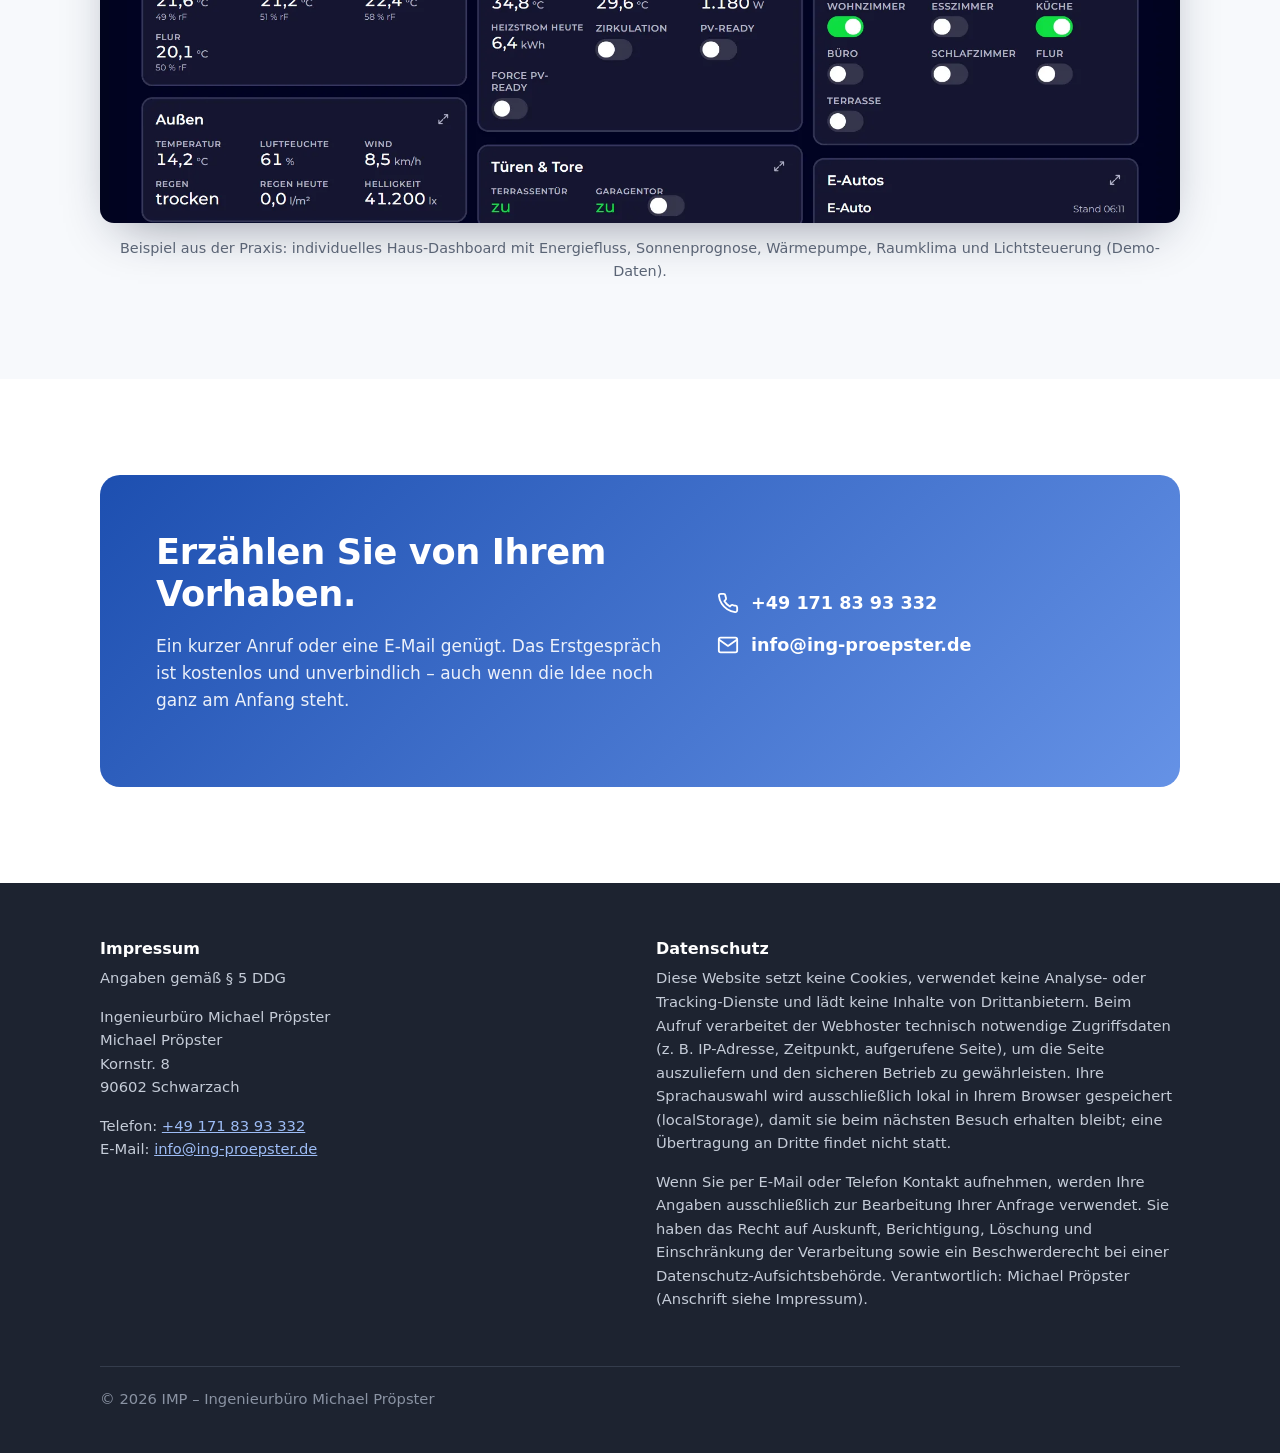
==== commit 8debc3dc: "Reframe TheIdP section as commissioned development instead of product Co-authored-by: Copilot <22355" ====
--- a/de/index.html
+++ b/de/index.html
@@ -45,30 +45,14 @@
         "makesOffer": { "@type": "Offer", "itemOffered": { "@id": "https://ing-proepster.de/#theidp" } }
       },
       {
-        "@type": "SoftwareApplication",
+        "@type": "Service",
         "@id": "https://ing-proepster.de/#theidp",
-        "name": "TheIdP",
+        "name": "Identity Provider als Auftragsentwicklung (Projekt TheIdP)",
+        "serviceType": "Entwicklung, Anpassung, Migration und Einrichtung eines Identity Providers im Kundenauftrag",
         "url": "https://ing-proepster.de/de/#identitaet",
-        "applicationCategory": "SecurityApplication",
-        "applicationSubCategory": "Identity Provider / Customer Identity and Access Management (CIAM)",
-        "operatingSystem": "Docker, Kubernetes, Azure, AWS, Google Cloud, On-Premises",
-        "description": "Enterprise Identity Provider für Kunden-, Partner- und API-Zugriffe: OpenID Connect und OAuth 2.0, Token Exchange zwischen APIs (RFC 8693), Passkeys und MFA, Föderation mit Entra ID und anderen OIDC-Providern, selbst gehostet mit Failover über mehrere Standorte. Direkter Ersatz für Azure AD B2C mit B2C-kompatiblen Claims.",
-        "featureList": [
-          "Migration von Azure AD B2C ohne Umbau der Anwendungen",
-          "Token Exchange zwischen APIs (RFC 8693) mit Delegationsketten",
-          "B2B-Föderation pro Kunde über Home Realm Discovery",
-          "B2C-Konten mit Passkeys, Authenticator-App und E-Mail-Code",
-          "Login-Flows als Code statt Custom-Policy-XML",
-          "Self-Hosting mit Failover auf einen zweiten Standort, auch bei einem anderen Cloud-Anbieter",
-          "Auditierte, zeitlich begrenzte Support-Impersonation",
-          "Anmeldediagnose mit Reason Codes und Correlation IDs",
-          "Eingebauter MCP-Server für KI-Assistenten"
-        ],
-        "softwareHelp": { "@type": "CreativeWork", "url": "https://ing-proepster.de/de/#kontakt" },
-        "offers": { "@type": "Offer", "availability": "https://schema.org/PreOrder", "description": "Pilotkunden willkommen" },
-        "author": { "@id": "https://ing-proepster.de/#organization" },
+        "description": "Individuelle Umsetzung eines Identity Providers für Kunden-, Partner- und API-Zugriffe im Kundenauftrag: OpenID Connect und OAuth 2.0, Token Exchange zwischen APIs (RFC 8693), Passkeys und MFA, Föderation mit Entra ID und anderen OIDC-Providern, Einrichtung beim Kunden mit Failover über mehrere Standorte. Migration von Azure AD B2C mit B2C-kompatiblen Claims.",
         "provider": { "@id": "https://ing-proepster.de/#organization" },
-        "inLanguage": ["de", "en"]
+        "areaServed": ["DE", "AT", "CH", "EU"]
       }
     ]
   }
@@ -117,7 +101,7 @@
     <div class="wrap">
       <div class="pills">
         <a class="pill" href="#ki"><b>Neu</b> Software, die sich mit Ihrer Hilfe selbst verbessert →</a>
-        <a class="pill" href="#identitaet"><b>Neu</b> TheIdP – ein Identity Provider für Kunden, Partner und APIs →</a>
+        <a class="pill" href="#identitaet"><b>Neu</b> Ihr eigener Identity Provider für Kunden, Partner und APIs – für Sie umgesetzt →</a>
       </div>
       <span class="eyebrow">Software für kleine und mittlere Unternehmen</span>
       <h1>Software, die Ihren Betrieb entlastet.</h1>
@@ -213,12 +197,14 @@
   <section id="identitaet" class="alt">
     <div class="wrap">
       <div class="section-head">
-        <span class="eyebrow">Produkt · Identity Provider</span>
-        <h2>Eine Anmeldung für Kunden, Partner und APIs – betrieben, wo Sie es möchten</h2>
-        <p class="lead"><strong>TheIdP</strong> ist ein Identity Provider für Unternehmen auf Basis offener Standards:
-          Endkunden und Geschäftskunden in einem System, sicherer Token Exchange zwischen Ihren APIs, Login-Flows als Code,
-          betrieben in jeder Cloud oder on-premises. Sie lösen Azure AD B2C ab, und Entra External ID passt nicht? Ihre
-          Anwendungen laufen weiter – für die meisten ist der Wechsel nur eine neue Authority.</p>
+        <span class="eyebrow">Auftragsentwicklung · Identity Provider</span>
+        <h2>Eine Anmeldung für Kunden, Partner und APIs – für Sie umgesetzt, betrieben, wo Sie es möchten</h2>
+        <p class="lead">Wir entwickeln und richten in Ihrem Auftrag einen Identity Provider auf Basis offener Standards ein –
+          zugeschnitten auf Ihre Anwendungen: Endkunden und Geschäftskunden in einem System, sicherer Token Exchange zwischen
+          Ihren APIs, Login-Flows als Code, betrieben in jeder Cloud oder on-premises. Grundlage sind die Vorarbeiten aus
+          unserem Identity-Projekt <strong>TheIdP</strong> – das spart Zeit, ohne dass Sie ein Standardprodukt kaufen müssen.
+          Sie lösen Azure AD B2C ab, und Entra External ID passt nicht? Wir übernehmen die Migration – Ihre Anwendungen laufen
+          weiter, für die meisten ist der Wechsel nur eine neue Authority.</p>
       </div>
 
       <div class="grid">
@@ -228,7 +214,7 @@
           </div>
           <h3>Umstieg ohne Umbau Ihrer Anwendungen</h3>
           <p>Login-Flows werden wie B2C-Policies über die Authority-URL gewählt, die Claims sind B2C-kompatibel, App-Registrierungen
-            funktionieren wie in Entra ID. Für die meisten Anwendungen ist der Wechsel eine neue Authority – kein neues Projekt.</p>
+            funktionieren wie in Entra ID. Für die meisten Anwendungen ist der Wechsel eine neue Authority – den Umstieg planen und begleiten wir.</p>
           <div class="tags">B2C-kompatible Claims · App-Registrierungen wie Entra ID · OpenID Connect</div>
         </article>
 
@@ -258,7 +244,7 @@
             <svg viewBox="0 0 24 24" fill="none" stroke="currentColor" stroke-width="2" stroke-linecap="round" stroke-linejoin="round"><circle cx="12" cy="12" r="3"/><path d="M19.4 15a1.7 1.7 0 0 0 .3 1.8l.1.1a2 2 0 1 1-2.8 2.8l-.1-.1a1.7 1.7 0 0 0-1.8-.3 1.7 1.7 0 0 0-1 1.5V21a2 2 0 1 1-4 0v-.1a1.7 1.7 0 0 0-1.1-1.5 1.7 1.7 0 0 0-1.8.3l-.1.1a2 2 0 1 1-2.8-2.8l.1-.1a1.7 1.7 0 0 0 .3-1.8 1.7 1.7 0 0 0-1.5-1H3a2 2 0 1 1 0-4h.1a1.7 1.7 0 0 0 1.5-1.1 1.7 1.7 0 0 0-.3-1.8l-.1-.1a2 2 0 1 1 2.8-2.8l.1.1a1.7 1.7 0 0 0 1.8.3H9a1.7 1.7 0 0 0 1-1.5V3a2 2 0 1 1 4 0v.1a1.7 1.7 0 0 0 1 1.5 1.7 1.7 0 0 0 1.8-.3l.1-.1a2 2 0 1 1 2.8 2.8l-.1.1a1.7 1.7 0 0 0-.3 1.8V9a1.7 1.7 0 0 0 1.5 1H21a2 2 0 1 1 0 4h-.1a1.7 1.7 0 0 0-1.5 1z"/></svg>
           </div>
           <h3>Anpassbar – in Code statt XML</h3>
-          <p>Login-Flows sind echter Code statt Custom-Policy-XML – versioniert, getestet und ausgeliefert wie jede Software. Branding und Kampagnen, Übersetzungen,
+          <p>Login-Flows sind echter Code statt Custom-Policy-XML – wir passen sie an Ihre Abläufe an, versioniert, getestet und ausgeliefert wie jede Software. Branding und Kampagnen, Übersetzungen,
             E-Mail-Vorlagen und Claim-Mappings pflegen Sie in der Konsole; Erweiterungspunkte erlauben Betrugsprüfungen oder
             Step-up-Regeln.</p>
           <div class="tags">Flows als Code · Kampagnen · Erweiterungspunkte</div>
@@ -269,7 +255,7 @@
             <svg viewBox="0 0 24 24" fill="none" stroke="currentColor" stroke-width="2" stroke-linecap="round" stroke-linejoin="round"><rect x="2" y="3" width="20" height="7" rx="2"/><rect x="2" y="14" width="20" height="7" rx="2"/><path d="M6 6.5h.01M6 17.5h.01M11 6.5h7M11 17.5h7"/></svg>
           </div>
           <h3>Ausfallsicher und selbst betrieben</h3>
-          <p>Betreiben Sie ihn selbst – im eigenen Rechenzentrum oder in jeder Cloud. Ein zweiter Standort, auch bei einem
+          <p>Wir richten ihn dort ein, wo Sie ihn betreiben möchten – im eigenen Rechenzentrum oder in jeder Cloud. Ein zweiter Standort, auch bei einem
             anderen Cloud-Anbieter, bleibt synchron; umgeschaltet wird per DNS und einem Klick, die Benutzer arbeiten weiter.</p>
           <div class="tags">Zwei Standorte · Azure, AWS, Google Cloud · eigenes Rechenzentrum · kein Lock-in</div>
         </article>
@@ -325,8 +311,9 @@
       </figure>
 
       <div class="note">
-        <p><strong>Planen Sie eine neue Anmeldung, wollen Sie Identity Provider zusammenführen oder steht eine B2C-Migration an?</strong> Gerne zeigen wir Ihnen TheIdP in einer Live-Demo und wir
-          prüfen gemeinsam, ob er zu Ihren Anwendungen passt – <a href="#kontakt">sprechen Sie uns an</a>.</p>
+        <p><strong>Planen Sie eine neue Anmeldung, wollen Sie Identity Provider zusammenführen oder steht eine B2C-Migration an?</strong> Gerne zeigen wir Ihnen in einer Live-Demo,
+          was wir bereits umgesetzt haben, und klären gemeinsam, wie ein Identity Provider für Ihre Anwendungen aussehen soll.
+          Sie erhalten ein Konzept und ein Angebot für die Umsetzung als Projekt – <a href="#kontakt">sprechen Sie uns an</a>.</p>
       </div>
     </div>
   </section>
